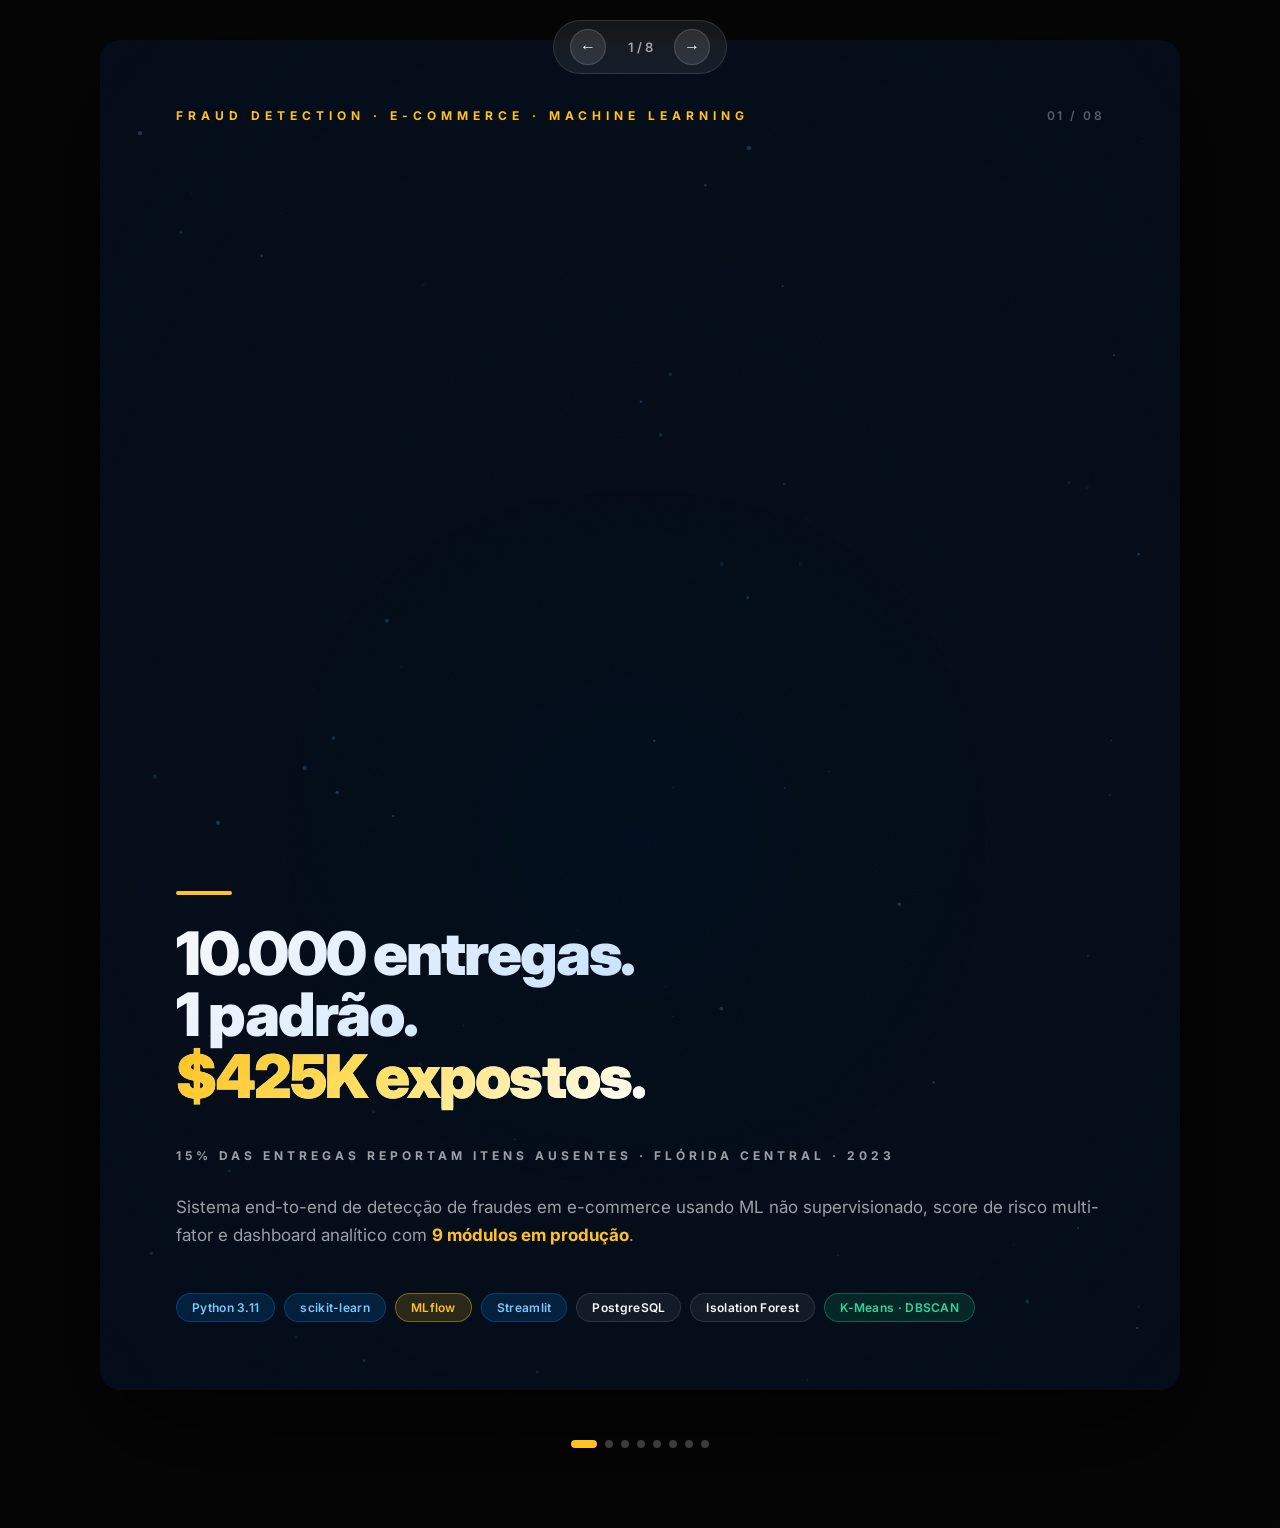
==== docs/linkedin-post/carousel.html @ ecd1ae84 "feat: add LinkedIn carousel and post for project showcase 8-slide HTML carousel (1080×1350px) built " ====
<!DOCTYPE html>
<html lang="pt-BR">
<head>
<meta charset="UTF-8">
<meta name="viewport" content="width=device-width, initial-scale=1.0">
<title>Walmart Fraud Detection · LinkedIn Carousel</title>
<link rel="preconnect" href="https://fonts.googleapis.com">
<link rel="preconnect" href="https://fonts.gstatic.com" crossorigin>
<link href="https://fonts.googleapis.com/css2?family=Inter:wght@400;500;600;700;800;900&display=swap" rel="stylesheet">
<style>

/* ============================================================
   DESIGN SYSTEM TOKENS
   Extracted from: src/dashboard/theme.py + dashboard/styles/main.css
   ============================================================ */
:root {
  /* Walmart Brand */
  --blue:        #0071CE;
  --blue-dark:   #003695;
  --blue-deeper: #004C91;
  --yellow:      #FFC220;
  --yellow-lt:   #FFE066;

  /* Semantic */
  --critical: #EF4444;
  --warning:  #F59E0B;
  --success:  #10B981;
  --info:     #3B82F6;

  /* Dark slide background */
  --bg:        #030C18;
  --bg-card:   rgba(255 255 255 / 0.06);
  --glass-b:   rgba(255 255 255 / 0.11);
  --glass-s:   rgba(255 255 255 / 0.04);

  /* Text */
  --t1: #F8FAFC;
  --t2: rgba(248 250 252 / 0.62);
  --t3: rgba(248 250 252 / 0.35);

  /* Slide canvas */
  --sw: 1080px;
  --sh: 1350px;

  /* Typography */
  --font: 'Inter', 'Segoe UI', Roboto, Helvetica, Arial, sans-serif;
}

*, *::before, *::after { box-sizing: border-box; margin: 0; padding: 0; }

html { scroll-behavior: smooth; }

body {
  background: #060606;
  font-family: var(--font);
  display: flex;
  flex-direction: column;
  align-items: center;
  padding: 40px 20px 80px;
  gap: 32px;
  color: var(--t1);
  -webkit-font-smoothing: antialiased;
}

/* ── CONTROLS ──────────────────────────────────────────────── */
.controls {
  position: fixed;
  top: 20px;
  left: 50%;
  transform: translateX(-50%);
  display: flex;
  align-items: center;
  gap: 12px;
  background: rgba(255 255 255 / 0.07);
  border: 1px solid rgba(255 255 255 / 0.12);
  border-radius: 40px;
  padding: 8px 16px;
  z-index: 200;
  backdrop-filter: blur(16px);
}

.controls button {
  width: 36px; height: 36px;
  border-radius: 50%;
  background: rgba(255 255 255 / 0.10);
  border: 1px solid rgba(255 255 255 / 0.15);
  color: #fff;
  font-size: 16px;
  cursor: pointer;
  display: flex; align-items: center; justify-content: center;
  transition: background .2s;
  line-height: 1;
}
.controls button:hover { background: rgba(0 113 206 / 0.35); }

#slideCount { font-size: 13px; font-weight: 600; color: var(--t2); min-width: 44px; text-align: center; }

/* ── CAROUSEL ──────────────────────────────────────────────── */
.wrap { width: var(--sw); overflow: hidden; border-radius: 20px; box-shadow: 0 40px 120px rgba(0 0 0 / 0.7); }

.track {
  display: flex;
  transition: transform .55s cubic-bezier(.4, 0, .2, 1);
}

/* ── SLIDE BASE ────────────────────────────────────────────── */
.slide {
  width: var(--sw);
  min-width: var(--sw);
  height: var(--sh);
  position: relative;
  overflow: hidden;
  background: var(--bg);
  flex-shrink: 0;
  cursor: grab;
}
.slide:active { cursor: grabbing; }

/* Noise texture */
.slide::before {
  content: '';
  position: absolute; inset: 0; z-index: 1; pointer-events: none;
  background-image: url("data:image/svg+xml,%3Csvg xmlns='http://www.w3.org/2000/svg' width='300' height='300'%3E%3Cfilter id='n'%3E%3CfeTurbulence type='fractalNoise' baseFrequency='.85' numOctaves='4' stitchTiles='stitch'/%3E%3C/filter%3E%3Crect width='100%25' height='100%25' filter='url(%23n)'/%3E%3C/svg%3E");
  opacity: .028;
}

/* Vignette */
.slide::after {
  content: '';
  position: absolute; inset: 0; z-index: 2; pointer-events: none;
  background: radial-gradient(ellipse at 50% 50%, transparent 35%, rgba(3 12 24 / .55) 100%);
}

/* ── GRADIENT MESH ─────────────────────────────────────────── */
.mesh { position: absolute; inset: 0; z-index: 0; }

.blob {
  position: absolute;
  border-radius: 50%;
  filter: blur(90px);
  mix-blend-mode: screen;
  opacity: 0;
  will-change: transform, opacity;
}

.slide.active .blob { animation: blobPulse 9s ease-in-out infinite; }

@keyframes blobPulse {
  0%,100% { opacity: .14; transform: translate(0,0) scale(1); }
  33%      { opacity: .19; transform: translate(28px,-18px) scale(1.04); }
  66%      { opacity: .10; transform: translate(-18px,14px) scale(.97); }
}

/* ── PARTICLE CANVAS ───────────────────────────────────────── */
canvas.ptcl {
  position: absolute; inset: 0; z-index: 3;
  pointer-events: none;
  opacity: 0;
  transition: opacity 1.2s ease;
}
.slide.active canvas.ptcl { opacity: .65; }

/* ── SLIDE CONTENT ─────────────────────────────────────────── */
.sc {
  position: relative; z-index: 10;
  height: 100%;
  display: flex; flex-direction: column;
  padding: 68px 76px;
}

/* ── ENTRY ANIMATIONS ──────────────────────────────────────── */
.an { opacity: 0; transform: translateY(22px); }
.slide.active .an { animation: fadeUp .65s cubic-bezier(.16,1,.3,1) both; }
.d1 { animation-delay: 80ms !important; }
.d2 { animation-delay: 165ms !important; }
.d3 { animation-delay: 250ms !important; }
.d4 { animation-delay: 335ms !important; }
.d5 { animation-delay: 420ms !important; }
.d6 { animation-delay: 505ms !important; }

@keyframes fadeUp {
  to { opacity: 1; transform: translateY(0); }
}

/* ── TYPOGRAPHY ────────────────────────────────────────────── */
.tag {
  font-size: 12px; font-weight: 700;
  letter-spacing: 5px; text-transform: uppercase;
  color: var(--yellow);
}

.snum { font-size: 12px; font-weight: 600; color: var(--t3); letter-spacing: 2.5px; }

.h1 {
  font-size: 60px; font-weight: 900;
  line-height: 1.03; letter-spacing: -.035em;
  background: linear-gradient(140deg, #F8FAFC 0%, #93C5FD 100%);
  -webkit-background-clip: text; -webkit-text-fill-color: transparent; background-clip: text;
}

.h1-gold {
  background: linear-gradient(135deg, var(--yellow) 0%, var(--yellow-lt) 45%, #fff 100%);
  -webkit-background-clip: text; -webkit-text-fill-color: transparent; background-clip: text;
}

.h2 {
  font-size: 46px; font-weight: 900;
  line-height: 1.07; letter-spacing: -.03em;
  background: linear-gradient(140deg, #F8FAFC 0%, #93C5FD 100%);
  -webkit-background-clip: text; -webkit-text-fill-color: transparent; background-clip: text;
}

.sub {
  font-size: 12px; font-weight: 700;
  letter-spacing: 4px; text-transform: uppercase;
  color: var(--t2); margin-top: 10px;
}

.body {
  font-size: 17px; font-weight: 400;
  line-height: 1.65; color: var(--t2);
}

.body strong { color: var(--yellow); font-weight: 700; }

/* ── ACCENT LINE ───────────────────────────────────────────── */
.acc-line {
  width: 56px; height: 4px;
  border-radius: 9999px;
  background: var(--yellow);
  margin-bottom: 28px;
  flex-shrink: 0;
}

/* ── BADGE PILLS ───────────────────────────────────────────── */
.pills { display: flex; flex-wrap: wrap; gap: 9px; }

.pill {
  font-size: 12px; font-weight: 600;
  padding: 6px 15px; border-radius: 9999px;
  border: 1px solid var(--glass-b);
  background: var(--bg-card);
  color: var(--t1); letter-spacing: .3px;
}
.pill.b { background: rgba(0 113 206 /.20); border-color: rgba(0 113 206/.4); color: #7EC8F8; }
.pill.y { background: rgba(255 194 32/.15); border-color: rgba(255 194 32/.4); color: var(--yellow); }
.pill.g { background: rgba(16 185 129/.15); border-color: rgba(16 185 129/.4); color: #34D399; }
.pill.r { background: rgba(239 68 68/.15);  border-color: rgba(239 68 68/.4);  color: #FCA5A5; }

/* ── GLASS CARD ────────────────────────────────────────────── */
.gc {
  background: var(--bg-card);
  border: 1px solid var(--glass-b);
  border-radius: 18px;
  padding: 26px 28px;
  backdrop-filter: blur(14px);
  -webkit-backdrop-filter: blur(14px);
}

/* ── KPI CARD ──────────────────────────────────────────────── */
.kpi {
  background: var(--bg-card);
  border: 1px solid var(--glass-b);
  border-radius: 18px;
  padding: 30px 26px 26px;
  backdrop-filter: blur(14px);
  -webkit-backdrop-filter: blur(14px);
  display: flex; flex-direction: column; gap: 9px;
}
.kpi.y-border { border-color: rgba(255 194 32/.35); }
.kpi.r-border { border-color: rgba(239 68 68/.35); }
.kpi.g-border { border-color: rgba(16 185 129/.35); }

.kpi-lbl {
  font-size: 12px; font-weight: 700;
  letter-spacing: 3.5px; text-transform: uppercase;
  color: var(--t3);
}

.kpi-val {
  font-size: 58px; font-weight: 900;
  line-height: 1; letter-spacing: -.04em;
  color: var(--t1);
}
.kpi-val .su { font-size: 30px; }

.kpi-desc { font-size: 13px; color: var(--t2); margin-top: 2px; }

/* ── BIG STAT ──────────────────────────────────────────────── */
.big-stat {
  font-size: 128px; font-weight: 900;
  line-height: 1; letter-spacing: -.06em;
  background: linear-gradient(135deg, var(--yellow) 0%, var(--yellow-lt) 100%);
  -webkit-background-clip: text; -webkit-text-fill-color: transparent; background-clip: text;
  filter: drop-shadow(0 0 32px rgba(255 194 32/.45));
}

/* ── PROGRESS BAR ──────────────────────────────────────────── */
.prog-item { display: flex; flex-direction: column; gap: 7px; }

.prog-hd {
  display: flex; justify-content: space-between; align-items: center;
}
.prog-lbl { font-size: 14.5px; font-weight: 600; color: var(--t1); }
.prog-val { font-size: 14.5px; font-weight: 800; color: var(--yellow); }

.prog-track {
  height: 9px;
  background: rgba(255 255 255/.08);
  border-radius: 9999px;
  overflow: hidden;
}
.prog-fill {
  height: 100%; border-radius: 9999px;
  background: linear-gradient(90deg, var(--blue), var(--yellow));
  width: 0%;
  transition: width .85s cubic-bezier(.4,0,.2,1);
}

/* ── PIPELINE ──────────────────────────────────────────────── */
.pipeline { display: flex; align-items: flex-start; gap: 0; }

.pip-step { display: flex; flex-direction: column; align-items: center; gap: 10px; flex: 1; }

.pip-icon {
  width: 66px; height: 66px; border-radius: 18px;
  background: rgba(255 255 255/.08);
  border: 1px solid var(--glass-b);
  display: flex; align-items: center; justify-content: center;
  font-size: 28px;
}

.pip-lbl {
  font-size: 12px; font-weight: 700;
  letter-spacing: .5px; text-align: center;
  color: var(--t2); text-transform: uppercase; line-height: 1.4;
}
.pip-tech { font-size: 12px; color: var(--t3); text-align: center; line-height: 1.4; }

.pip-arrow {
  color: rgba(255 255 255/.18); font-size: 22px;
  align-self: flex-start; margin-top: 21px;
  flex-shrink: 0; padding: 0 4px;
}

/* ── DECISION CARD ─────────────────────────────────────────── */
.dc {
  background: var(--bg-card);
  border: 1px solid var(--glass-b);
  border-left: 4px solid var(--yellow);
  border-radius: 16px;
  padding: 20px 24px;
  display: flex; flex-direction: column; gap: 7px;
}
.dc-t { font-size: 14px; font-weight: 700; color: var(--t1); }
.dc-b { font-size: 13px; color: var(--t2); line-height: 1.55; }

/* ── DASHBOARD MOCKUP ──────────────────────────────────────── */
.dash {
  background: rgba(0 55 120/.28);
  border: 1px solid rgba(0 113 206/.32);
  border-radius: 18px;
  padding: 0;
  overflow: hidden;
}
.dash-bar-top {
  background: var(--blue-dark);
  padding: 14px 22px;
  display: flex; gap: 10px; align-items: center;
}
.dot { width: 10px; height: 10px; border-radius: 50%; background: rgba(255 255 255/.28); }
.dash-url { font-size: 12px; color: rgba(255 255 255/.65); font-weight: 600; margin-left: 6px; }

.dash-body { padding: 18px 20px; }

.dash-kpis { display: grid; grid-template-columns: repeat(3, 1fr); gap: 10px; margin-bottom: 12px; }
.dk {
  background: rgba(0 76 145/.35);
  border: 1px solid rgba(0 113 206/.22);
  border-radius: 10px; padding: 13px;
}
.dk-v { font-size: 24px; font-weight: 900; color: #7EC8F8; }
.dk-l { font-size: 12px; color: rgba(255 255 255/.45); text-transform: uppercase; letter-spacing: 1.2px; margin-top: 3px; }

.dash-chart {
  background: rgba(0 76 145/.22);
  border: 1px solid rgba(0 113 206/.18);
  border-radius: 10px;
  height: 86px;
  display: flex; align-items: flex-end;
  padding: 10px 14px; gap: 7px;
}
.db { flex: 1; border-radius: 4px 4px 0 0; }

/* ── DIVIDER ───────────────────────────────────────────────── */
.div { height: 1px; background: var(--glass-b); }

/* ── CTA ───────────────────────────────────────────────────── */
.cta-q { font-size: 23px; font-weight: 700; color: var(--t1); line-height: 1.45; }

/* ── SLIDE DOTS ────────────────────────────────────────────── */
.dots {
  display: flex;
  gap: 8px;
  align-items: center;
  justify-content: center;
  margin-top: 18px;
}
.dot-btn {
  width: 8px; height: 8px;
  border-radius: 50%;
  background: rgba(255 255 255 / .22);
  border: none; cursor: pointer;
  transition: all .35s cubic-bezier(.4,0,.2,1);
  padding: 0;
  flex-shrink: 0;
}
.dot-btn.on {
  width: 26px;
  border-radius: 4px;
  background: var(--yellow);
}

/* ── PRINT / PDF EXPORT ────────────────────────────────────── */
@media print {
  body { background: #000; padding: 0; gap: 0; }
  .controls, .dots { display: none; }
  .wrap { width: var(--sw); overflow: visible; border-radius: 0; box-shadow: none; }
  .track { flex-direction: column; transform: none !important; }
  .slide { page-break-after: always; break-after: page; }
  .slide.active .blob { animation: none; opacity: .14; }
  .slide.active canvas.ptcl { opacity: .5; }
}

</style>
</head>
<body>

<!-- ── CONTROLS ─────────────────────────────────────────────── -->
<div class="controls">
  <button onclick="goTo(cur-1)" title="Anterior" aria-label="Slide anterior">&#8592;</button>
  <span id="slideCount">1 / 8</span>
  <button onclick="goTo(cur+1)" title="Próximo" aria-label="Próximo slide">&#8594;</button>
</div>

<!-- ── CAROUSEL ─────────────────────────────────────────────── -->
<div class="wrap">
<div class="track" id="track">

<!-- ═══════════════════════════════════════════════════════════
     SLIDE 1 · CAPA
═══════════════════════════════════════════════════════════ -->
<div class="slide" data-slide="1">
  <canvas class="ptcl" id="ptcl1" width="1080" height="1350"></canvas>
  <div class="mesh">
    <div class="blob" style="width:540px;height:540px;top:-120px;left:-120px;background:radial-gradient(circle,#0071CE 0%,transparent 70%);animation-delay:0s;"></div>
    <div class="blob" style="width:440px;height:440px;bottom:60px;right:-90px;background:radial-gradient(circle,#FFC220 0%,transparent 70%);animation-delay:2.5s;"></div>
    <div class="blob" style="width:380px;height:380px;top:45%;left:32%;background:radial-gradient(circle,#003695 0%,transparent 70%);animation-delay:5s;opacity:0.08;"></div>
  </div>

  <div class="sc">
    <!-- Top row -->
    <div style="display:flex;justify-content:space-between;align-items:center;margin-bottom:auto;" class="an">
      <span class="tag">Fraud Detection · E-Commerce · Machine Learning</span>
      <span class="snum">01 / 08</span>
    </div>

    <!-- Center block -->
    <div style="display:flex;flex-direction:column;gap:30px;margin-bottom:44px;">
      <div class="an d1">
        <div class="acc-line"></div>
        <div class="h1">10.000 entregas.<br>1 padrão.<br><span class="h1-gold">$425K expostos.</span></div>
      </div>

      <div class="an d2">
        <div class="sub">15% das entregas reportam itens ausentes · Flórida Central · 2023</div>
      </div>

      <div class="an d3">
        <div class="body">
          Sistema end-to-end de detecção de fraudes em e-commerce usando ML não supervisionado,
          score de risco multi-fator e dashboard analítico com <strong>9 módulos em produção</strong>.
        </div>
      </div>
    </div>

    <!-- Badges -->
    <div class="an d4">
      <div class="pills">
        <span class="pill b">Python 3.11</span>
        <span class="pill b">scikit-learn</span>
        <span class="pill y">MLflow</span>
        <span class="pill b">Streamlit</span>
        <span class="pill">PostgreSQL</span>
        <span class="pill">Isolation Forest</span>
        <span class="pill g">K-Means · DBSCAN</span>
      </div>
    </div>
  </div>
</div>

<!-- ═══════════════════════════════════════════════════════════
     SLIDE 2 · PROBLEMA
═══════════════════════════════════════════════════════════ -->
<div class="slide" data-slide="2">
  <div class="mesh">
    <div class="blob" style="width:480px;height:480px;top:-150px;right:-60px;background:radial-gradient(circle,#0071CE 0%,transparent 70%);animation-delay:0s;"></div>
    <div class="blob" style="width:400px;height:400px;bottom:-110px;left:-80px;background:radial-gradient(circle,#FFC220 0%,transparent 70%);animation-delay:3.5s;"></div>
  </div>

  <div class="sc">
    <div style="display:flex;justify-content:space-between;align-items:center;margin-bottom:52px;" class="an">
      <span class="tag">O Problema</span>
      <span class="snum">02 / 08</span>
    </div>

    <div class="an d1" style="margin-bottom:32px;">
      <div class="h2">O problema<br>invisível no<br>e-commerce</div>
    </div>

    <div class="an d2" style="margin-bottom:36px;">
      <div class="gc">
        <div class="body">
          Em 2023, o Walmart registrou <strong>$6,5 bilhões</strong> em perdas com furtos.
          <strong>53%</strong> do crescimento veio de entregas onde clientes reportam itens ausentes —
          um vetor de fraude invisível sem análise de dados estruturada.
        </div>
      </div>
    </div>

    <!-- Big stat -->
    <div class="an d3" style="margin-bottom:36px;text-align:center;">
      <div class="big-stat" data-count="15" data-suffix="%">0%</div>
      <div style="font-size:14px;color:var(--t2);letter-spacing:2.5px;text-transform:uppercase;margin-top:10px;">
        dos pedidos com itens reportados ausentes
      </div>
    </div>

    <!-- Progress bar -->
    <div class="an d4" style="display:flex;flex-direction:column;gap:8px;">
      <div style="display:flex;justify-content:space-between;font-size:13px;color:var(--t2);">
        <span>Taxa de missing items · 1.502 pedidos afetados</span>
        <span style="color:var(--yellow);font-weight:700;">15,0%</span>
      </div>
      <div class="prog-track">
        <div class="prog-fill" data-width="15"></div>
      </div>
      <div style="font-size:12px;color:var(--t3);">Base: 10.000 pedidos · 1.247 motoristas · 1.239 clientes · 2023 completo</div>
    </div>
  </div>
</div>

<!-- ═══════════════════════════════════════════════════════════
     SLIDE 3 · STACK & PIPELINE
═══════════════════════════════════════════════════════════ -->
<div class="slide" data-slide="3">
  <div class="mesh">
    <div class="blob" style="width:420px;height:420px;top:-100px;left:22%;background:radial-gradient(circle,#003695 0%,transparent 70%);animation-delay:0s;"></div>
    <div class="blob" style="width:380px;height:380px;bottom:-80px;right:-50px;background:radial-gradient(circle,#0071CE 0%,transparent 70%);animation-delay:2s;"></div>
  </div>

  <div class="sc">
    <div style="display:flex;justify-content:space-between;align-items:center;margin-bottom:52px;" class="an">
      <span class="tag">Arquitetura do Sistema</span>
      <span class="snum">03 / 08</span>
    </div>

    <div class="an d1" style="margin-bottom:12px;">
      <div class="h2">Como o sistema<br>funciona</div>
    </div>

    <div class="an d2" style="margin-bottom:36px;">
      <div class="body">Pipeline end-to-end: da ingestão de dados brutos ao score de risco em tempo real.</div>
    </div>

    <!-- Pipeline visual -->
    <div class="pipeline an d3" style="margin-bottom:36px;">
      <div class="pip-step">
        <div class="pip-icon">📊</div>
        <div class="pip-lbl">Dados<br>Brutos</div>
        <div class="pip-tech">CSV · PostgreSQL<br>5 datasets</div>
      </div>
      <div class="pip-arrow">→</div>
      <div class="pip-step">
        <div class="pip-icon">⚙️</div>
        <div class="pip-lbl">ETL<br>Pipeline</div>
        <div class="pip-tech">Pandas · SQLAlchemy<br>Transformers</div>
      </div>
      <div class="pip-arrow">→</div>
      <div class="pip-step">
        <div class="pip-icon">🔬</div>
        <div class="pip-lbl">Feature<br>Engineering</div>
        <div class="pip-tech">4 módulos<br>Driver · Customer</div>
      </div>
      <div class="pip-arrow">→</div>
      <div class="pip-step">
        <div class="pip-icon">🤖</div>
        <div class="pip-lbl">ML<br>Models</div>
        <div class="pip-tech">scikit-learn<br>MLflow tracking</div>
      </div>
      <div class="pip-arrow">→</div>
      <div class="pip-step">
        <div class="pip-icon">⚡</div>
        <div class="pip-lbl">Risk<br>Score</div>
        <div class="pip-tech">0 – 100<br>5 fatores</div>
      </div>
      <div class="pip-arrow">→</div>
      <div class="pip-step">
        <div class="pip-icon">📈</div>
        <div class="pip-lbl">Dashboard<br>Live</div>
        <div class="pip-tech">Streamlit<br>9 módulos</div>
      </div>
    </div>

    <!-- Models row -->
    <div class="an d4" style="display:flex;flex-direction:column;gap:14px;">
      <div style="font-size:12px;font-weight:700;letter-spacing:3px;text-transform:uppercase;color:var(--t3);">
        Modelos em produção
      </div>
      <div style="display:flex;gap:12px;">
        <div class="gc" style="flex:1;padding:18px;">
          <div style="font-size:13.5px;font-weight:700;color:var(--t1);margin-bottom:5px;">Isolation Forest</div>
          <div style="font-size:12px;color:var(--t2);">Detecção de anomalias · contamination 10%</div>
        </div>
        <div class="gc" style="flex:1;padding:18px;">
          <div style="font-size:13.5px;font-weight:700;color:var(--t1);margin-bottom:5px;">K-Means · DBSCAN</div>
          <div style="font-size:12px;color:var(--t2);">Segmentação de perfis de risco</div>
        </div>
        <div class="gc" style="flex:1;padding:18px;">
          <div style="font-size:13.5px;font-weight:700;color:var(--t1);margin-bottom:5px;">Ensemble Detector</div>
          <div style="font-size:12px;color:var(--t2);">IF + LOF em estratégia combinada</div>
        </div>
      </div>
    </div>
  </div>
</div>

<!-- ═══════════════════════════════════════════════════════════
     SLIDE 4 · METODOLOGIA
═══════════════════════════════════════════════════════════ -->
<div class="slide" data-slide="4">
  <div class="mesh">
    <div class="blob" style="width:440px;height:440px;top:-80px;right:-60px;background:radial-gradient(circle,#FFC220 0%,transparent 70%);animation-delay:0s;"></div>
    <div class="blob" style="width:380px;height:380px;bottom:-120px;left:-60px;background:radial-gradient(circle,#0071CE 0%,transparent 70%);animation-delay:3.5s;"></div>
  </div>

  <div class="sc">
    <div style="display:flex;justify-content:space-between;align-items:center;margin-bottom:52px;" class="an">
      <span class="tag">Decisões de Engenharia</span>
      <span class="snum">04 / 08</span>
    </div>

    <div class="an d1" style="margin-bottom:16px;">
      <div class="h2">Por que ML<br>não supervisionado?</div>
    </div>

    <div class="an d2" style="margin-bottom:36px;">
      <div class="body">
        Sem rótulos históricos de fraude confirmada, a abordagem supervisionada não é viável.
        Estas foram as três decisões centrais de engenharia:
      </div>
    </div>

    <div style="display:flex;flex-direction:column;gap:18px;">
      <div class="dc an d3">
        <div class="dc-t">Isolation Forest para detecção de anomalias</div>
        <div class="dc-b">
          Escolhi IF porque isola instâncias raras com menos splits na árvore — eficiente quando fraude
          é minoria absoluta dos dados e sem labels disponíveis.
        </div>
      </div>
      <div class="dc an d4">
        <div class="dc-t">K-Means + DBSCAN para segmentação de perfis</div>
        <div class="dc-b">
          K-Means define clusters com número fixo de grupos de risco (5 clusters); DBSCAN encontra
          agrupamentos por densidade sem número pré-definido — abordagens complementares.
        </div>
      </div>
      <div class="dc an d5">
        <div class="dc-t">Risk Score Engine multi-fator (escala 0–100)</div>
        <div class="dc-b">
          Missing rate (25%) · anomaly score (25%) · padrão histórico (20%) ·
          cluster risk (15%) · frequência (15%). Pesos calibrados para operações de entrega e-commerce.
        </div>
      </div>
    </div>
  </div>
</div>

<!-- ═══════════════════════════════════════════════════════════
     SLIDE 5 · RESULTADOS — KPIs
═══════════════════════════════════════════════════════════ -->
<div class="slide" data-slide="5">
  <div class="mesh">
    <div class="blob" style="width:460px;height:460px;top:-100px;left:-90px;background:radial-gradient(circle,#0071CE 0%,transparent 70%);animation-delay:0s;"></div>
    <div class="blob" style="width:380px;height:380px;bottom:-70px;right:-60px;background:radial-gradient(circle,#003695 0%,transparent 70%);animation-delay:2s;"></div>
  </div>

  <div class="sc">
    <div style="display:flex;justify-content:space-between;align-items:center;margin-bottom:52px;" class="an">
      <span class="tag">Resultados</span>
      <span class="snum">05 / 08</span>
    </div>

    <div class="an d1" style="margin-bottom:40px;">
      <div class="h2">O sistema<br>em números</div>
    </div>

    <!-- 2×2 KPI grid -->
    <div style="display:grid;grid-template-columns:1fr 1fr;gap:16px;flex:1;" class="an d2">
      <div class="kpi">
        <div class="kpi-lbl">Pedidos Analisados</div>
        <div class="kpi-val"><span data-count="10000" data-suffix="">0</span></div>
        <div class="kpi-desc">Central Florida · jan–dez 2023</div>
      </div>
      <div class="kpi y-border">
        <div class="kpi-lbl">Taxa de Missing Items</div>
        <div class="kpi-val"><span data-count="15" data-suffix="%">0%</span></div>
        <div class="kpi-desc">1.502 pedidos com itens ausentes</div>
      </div>
      <div class="kpi r-border">
        <div class="kpi-lbl">Exposição Total (2023)</div>
        <div class="kpi-val" style="font-size:46px;letter-spacing:-.04em;">
          $<span data-count="425" data-suffix="K">0K</span>
        </div>
        <div class="kpi-desc">Valor dos pedidos afetados</div>
      </div>
      <div class="kpi g-border">
        <div class="kpi-lbl">Motorista de Maior Risco</div>
        <div class="kpi-val"><span data-count="6" data-suffix="x">0x</span></div>
        <div class="kpi-desc">Acima da taxa média do sistema</div>
      </div>
    </div>

    <div class="an d3" style="margin-top:22px;">
      <div style="font-size:12px;color:var(--t3);text-align:center;">
        Dados: 10.000 pedidos · 1.247 motoristas · 1.239 clientes · 314 produtos · 5 cidades
      </div>
    </div>
  </div>
</div>

<!-- ═══════════════════════════════════════════════════════════
     SLIDE 6 · DISTRIBUIÇÃO GEOGRÁFICA
═══════════════════════════════════════════════════════════ -->
<div class="slide" data-slide="6">
  <div class="mesh">
    <div class="blob" style="width:420px;height:420px;top:-100px;left:20%;background:radial-gradient(circle,#FFC220 0%,transparent 70%);animation-delay:0s;"></div>
    <div class="blob" style="width:360px;height:360px;bottom:-80px;right:-50px;background:radial-gradient(circle,#0071CE 0%,transparent 70%);animation-delay:3s;"></div>
  </div>

  <div class="sc">
    <div style="display:flex;justify-content:space-between;align-items:center;margin-bottom:52px;" class="an">
      <span class="tag">Análise Geográfica</span>
      <span class="snum">06 / 08</span>
    </div>

    <div class="an d1" style="margin-bottom:12px;">
      <div class="h2">Padrões<br>por região</div>
    </div>

    <div class="an d2" style="margin-bottom:28px;">
      <div class="body">Taxa de pedidos com itens ausentes por cidade · Flórida Central · 2023</div>
    </div>

    <!-- Progress bars — real data from CSV analysis -->
    <div style="display:flex;flex-direction:column;gap:18px;" class="an d3">

      <div class="prog-item">
        <div class="prog-hd">
          <span class="prog-lbl">🔴 Altamonte Springs</span>
          <span class="prog-val">16,2%</span>
        </div>
        <div class="prog-track">
          <!-- bar scaled to actual data range: min=13.9%, max=16.2%, floor=55, ceil=97 -->
        <div class="prog-fill" data-width="97" style="background:linear-gradient(90deg,#EF4444,#FCA5A5);"></div>
        </div>
      </div>

      <div class="prog-item">
        <div class="prog-hd">
          <span class="prog-lbl">🟠 Clermont</span>
          <span class="prog-val">15,8%</span>
        </div>
        <div class="prog-track">
          <div class="prog-fill" data-width="90" style="background:linear-gradient(90deg,#F59E0B,#FCD34D);"></div>
        </div>
      </div>

      <div class="prog-item">
        <div class="prog-hd">
          <span class="prog-lbl">🟠 Apopka</span>
          <span class="prog-val">15,3%</span>
        </div>
        <div class="prog-track">
          <div class="prog-fill" data-width="81"></div>
        </div>
      </div>

      <div class="prog-item">
        <div class="prog-hd">
          <span class="prog-lbl">🟡 Orlando</span>
          <span class="prog-val">15,1%</span>
        </div>
        <div class="prog-track">
          <div class="prog-fill" data-width="77"></div>
        </div>
      </div>

      <div class="prog-item">
        <div class="prog-hd">
          <span class="prog-lbl">🟡 Winter Park</span>
          <span class="prog-val">14,5%</span>
        </div>
        <div class="prog-track">
          <div class="prog-fill" data-width="66"></div>
        </div>
      </div>

      <div class="prog-item">
        <div class="prog-hd">
          <span class="prog-lbl">🟡 Kissimmee</span>
          <span class="prog-val">14,4%</span>
        </div>
        <div class="prog-track">
          <div class="prog-fill" data-width="64"></div>
        </div>
      </div>

      <div class="prog-item">
        <div class="prog-hd">
          <span class="prog-lbl">🟢 Sanford</span>
          <span class="prog-val">13,9%</span>
        </div>
        <div class="prog-track">
          <div class="prog-fill" data-width="55" style="background:linear-gradient(90deg,#10B981,#34D399);"></div>
        </div>
      </div>

    </div>

    <!-- Insight card -->
    <div class="an d4" style="margin-top:24px;">
      <div class="gc" style="padding:18px 22px;">
        <div style="font-size:13px;color:var(--t2);line-height:1.55;">
          <strong style="color:var(--yellow);">Insight:</strong>
          Altamonte Springs lidera com 16,2% de missing rate — 1,3 p.p. acima da média regional de 15%.
          A variação entre cidades sugere fatores operacionais locais além de comportamento individual.
        </div>
      </div>
    </div>
  </div>
</div>

<!-- ═══════════════════════════════════════════════════════════
     SLIDE 7 · DASHBOARD EM PRODUÇÃO
═══════════════════════════════════════════════════════════ -->
<div class="slide" data-slide="7">
  <div class="mesh">
    <div class="blob" style="width:420px;height:420px;top:-100px;right:10%;background:radial-gradient(circle,#0071CE 0%,transparent 70%);animation-delay:0s;"></div>
    <div class="blob" style="width:360px;height:360px;bottom:-80px;left:-40px;background:radial-gradient(circle,#003695 0%,transparent 70%);animation-delay:2s;"></div>
  </div>

  <div class="sc">
    <div style="display:flex;justify-content:space-between;align-items:center;margin-bottom:44px;" class="an">
      <span class="tag">Produto Final</span>
      <span class="snum">07 / 08</span>
    </div>

    <div class="an d1" style="margin-bottom:26px;">
      <div class="h2">O dashboard<br>em produção</div>
    </div>

    <!-- Dashboard mockup -->
    <div class="dash an d2" style="margin-bottom:26px;">
      <div class="dash-bar-top">
        <div class="dot"></div><div class="dot"></div><div class="dot"></div>
        <span class="dash-url">walmart-delivery-fraud-detection.streamlit.app</span>
      </div>
      <div class="dash-body">
        <div class="dash-kpis">
          <div class="dk"><div class="dk-v">10K</div><div class="dk-l">Orders</div></div>
          <div class="dk"><div class="dk-v">15%</div><div class="dk-l">Missing Rate</div></div>
          <div class="dk"><div class="dk-v">$425K</div><div class="dk-l">Exposure</div></div>
        </div>
        <div class="dash-chart">
          <div class="db" style="height:42%;background:linear-gradient(180deg,#0071CE,#003695);"></div>
          <div class="db" style="height:53%;background:linear-gradient(180deg,#0071CE,#003695);"></div>
          <div class="db" style="height:67%;background:linear-gradient(180deg,#EF4444,#7F1D1D);"></div>
          <div class="db" style="height:57%;background:linear-gradient(180deg,#0071CE,#003695);"></div>
          <div class="db" style="height:71%;background:linear-gradient(180deg,#F59E0B,#78350F);"></div>
          <div class="db" style="height:47%;background:linear-gradient(180deg,#0071CE,#003695);"></div>
          <div class="db" style="height:62%;background:linear-gradient(180deg,#0071CE,#003695);"></div>
          <div class="db" style="height:52%;background:linear-gradient(180deg,#0071CE,#003695);"></div>
          <div class="db" style="height:77%;background:linear-gradient(180deg,#F59E0B,#78350F);"></div>
          <div class="db" style="height:57%;background:linear-gradient(180deg,#0071CE,#003695);"></div>
          <div class="db" style="height:46%;background:linear-gradient(180deg,#0071CE,#003695);"></div>
          <div class="db" style="height:41%;background:linear-gradient(180deg,#0071CE,#003695);"></div>
        </div>
      </div>
    </div>

    <!-- 9 modules -->
    <div class="an d3" style="display:flex;flex-direction:column;gap:14px;">
      <div style="font-size:12px;font-weight:700;letter-spacing:3px;text-transform:uppercase;color:var(--t3);">
        9 módulos analíticos
      </div>
      <div style="display:grid;grid-template-columns:1fr 1fr;gap:10px;">
        <div style="display:flex;align-items:center;gap:10px;">
          <span style="color:var(--yellow);font-size:15px;font-weight:700;">→</span>
          <span style="font-size:13px;color:var(--t2);">Overview + Monitor (alertas em tempo real)</span>
        </div>
        <div style="display:flex;align-items:center;gap:10px;">
          <span style="color:var(--yellow);font-size:15px;font-weight:700;">→</span>
          <span style="font-size:13px;color:var(--t2);">Drivers + Customers (perfis de risco)</span>
        </div>
        <div style="display:flex;align-items:center;gap:10px;">
          <span style="color:var(--yellow);font-size:15px;font-weight:700;">→</span>
          <span style="font-size:13px;color:var(--t2);">Geographic + Product Analysis</span>
        </div>
        <div style="display:flex;align-items:center;gap:10px;">
          <span style="color:var(--yellow);font-size:15px;font-weight:700;">→</span>
          <span style="font-size:13px;color:var(--t2);">Patterns + Model Performance + Methodology</span>
        </div>
      </div>
    </div>

    <div class="an d4" style="margin-top:22px;">
      <div class="pills">
        <span class="pill g">Live Demo ↗</span>
        <span class="pill b">Streamlit Cloud</span>
        <span class="pill y">MLflow Tracking</span>
        <span class="pill">Drift Detection</span>
      </div>
    </div>
  </div>
</div>

<!-- ═══════════════════════════════════════════════════════════
     SLIDE 8 · CTA
═══════════════════════════════════════════════════════════ -->
<div class="slide" data-slide="8">
  <canvas class="ptcl" id="ptcl8" width="1080" height="1350"></canvas>
  <div class="mesh">
    <div class="blob" style="width:520px;height:520px;bottom:-90px;left:-90px;background:radial-gradient(circle,#0071CE 0%,transparent 70%);animation-delay:0s;"></div>
    <div class="blob" style="width:440px;height:440px;top:-110px;right:-70px;background:radial-gradient(circle,#FFC220 0%,transparent 70%);animation-delay:2.5s;"></div>
    <div class="blob" style="width:360px;height:360px;top:42%;left:26%;background:radial-gradient(circle,#003695 0%,transparent 70%);animation-delay:5s;opacity:.08;"></div>
  </div>

  <div class="sc">
    <div style="display:flex;justify-content:space-between;align-items:center;margin-bottom:auto;" class="an">
      <span class="tag">Conclusão</span>
      <span class="snum">08 / 08</span>
    </div>

    <div style="display:flex;flex-direction:column;gap:34px;margin-bottom:44px;">
      <div class="an d1">
        <div class="acc-line"></div>
        <div class="h1" style="font-size:50px;line-height:1.08;">
          Anomalias são<br>padrões que ainda<br>não têm nome.
        </div>
      </div>

      <div class="an d2">
        <div class="gc">
          <div class="cta-q">
            Em detecção de fraude logística, você priorizaria <strong style="color:var(--yellow);">Recall</strong>
            ou <strong style="color:var(--yellow);">Precision</strong> no modelo? Me conta nos comentários. 👇
          </div>
        </div>
      </div>

      <div class="an d3" style="display:flex;flex-direction:column;gap:18px;">
        <div>
          <div style="font-size:12px;font-weight:700;letter-spacing:3px;text-transform:uppercase;color:var(--t3);margin-bottom:9px;">Repositório</div>
          <div style="font-size:15px;color:var(--yellow);font-weight:700;letter-spacing:-.01em;">
            github.com/Anotther/walmart-delivery-fraud-detection
          </div>
        </div>
        <div class="div"></div>
        <div>
          <div style="font-size:22px;font-weight:800;color:var(--t1);">Leonardo</div>
          <div style="font-size:13px;color:var(--t2);margin-top:3px;">Data Science · Machine Learning · Python</div>
        </div>
      </div>
    </div>

    <!-- Hashtags -->
    <div class="an d4">
      <div class="pills">
        <span class="pill">#DataScience</span>
        <span class="pill">#MachineLearning</span>
        <span class="pill">#Python</span>
      </div>
    </div>
  </div>
</div>

</div><!-- /track -->
</div><!-- /wrap -->

<!-- ── DOTS ──────────────────────────────────────────────────── -->
<div class="dots" id="dots"></div>

<!-- ═══════════════════════════════════════════════════════════
     JAVASCRIPT
═══════════════════════════════════════════════════════════ -->
<script>
/* ── Carousel ──────────────────────────────────────────── */
let cur = 0;
const slides = document.querySelectorAll('.slide');
const track  = document.getElementById('track');
const count  = document.getElementById('slideCount');
const dotsEl = document.getElementById('dots');
const total  = slides.length;

/* Build dot buttons */
for (let i = 0; i < total; i++) {
  const b = document.createElement('button');
  b.className = 'dot-btn' + (i === 0 ? ' on' : '');
  b.setAttribute('aria-label', `Slide ${i + 1}`);
  b.addEventListener('click', () => goTo(i));
  dotsEl.appendChild(b);
}

function syncDots() {
  dotsEl.querySelectorAll('.dot-btn').forEach((b, i) => {
    b.classList.toggle('on', i === cur);
  });
}

function goTo(idx) {
  if (idx < 0 || idx >= total) return;
  slides[cur].classList.remove('active');
  cur = idx;
  track.style.transform = `translateX(-${cur * 1080}px)`;
  count.textContent = `${cur + 1} / ${total}`;
  syncDots();
  // Short delay so transform starts first
  requestAnimationFrame(() => {
    slides[cur].classList.add('active');
    animateBars(slides[cur]);
    animateCounters(slides[cur]);
  });
}

document.addEventListener('keydown', e => {
  if (e.key === 'ArrowRight' || e.key === ' ') { e.preventDefault(); goTo(cur + 1); }
  if (e.key === 'ArrowLeft')                   { e.preventDefault(); goTo(cur - 1); }
});

/* Touch / swipe */
let tx0 = 0;
document.querySelector('.wrap').addEventListener('touchstart', e => { tx0 = e.touches[0].clientX; }, { passive: true });
document.querySelector('.wrap').addEventListener('touchend',   e => {
  const dx = e.changedTouches[0].clientX - tx0;
  if (Math.abs(dx) > 50) goTo(dx < 0 ? cur + 1 : cur - 1);
});

/* ── Progress Bars ─────────────────────────────────────── */
function animateBars(slide) {
  slide.querySelectorAll('.prog-fill').forEach(bar => {
    const w = bar.dataset.width;
    if (w) setTimeout(() => { bar.style.width = w + '%'; }, 320);
  });
}

/* ── Counter Animation ─────────────────────────────────── */
function animateCounters(slide) {
  slide.querySelectorAll('[data-count]').forEach(el => {
    const target   = parseInt(el.dataset.count);
    const suffix   = el.dataset.suffix || '';
    const duration = 1300;
    const t0       = performance.now();

    const fmt = n => target >= 1000 ? n.toLocaleString('pt-BR') : String(n);

    function tick(now) {
      const p = Math.min((now - t0) / duration, 1);
      const e = 1 - Math.pow(1 - p, 3);            // ease-out-cubic
      el.textContent = fmt(Math.round(target * e)) + suffix;
      if (p < 1) requestAnimationFrame(tick);
    }
    requestAnimationFrame(tick);
  });
}

/* ── Particle Canvas ───────────────────────────────────── */
function initParticles(id) {
  const canvas = document.getElementById(id);
  if (!canvas) return;
  const ctx = canvas.getContext('2d');

  const pts = Array.from({ length: 70 }, () => ({
    x:  Math.random() * 1080,
    y:  Math.random() * 1350,
    r:  Math.random() * 1.8 + 0.4,
    vx: (Math.random() - .5) * .38,
    vy: (Math.random() - .5) * .38,
    a:  Math.random() * .35 + .08,
    hue: Math.random() > .6 ? 210 : 195,   // blue range
  }));

  function draw() {
    ctx.clearRect(0, 0, 1080, 1350);
    pts.forEach(p => {
      p.x += p.vx; p.y += p.vy;
      if (p.x < 0) p.x = 1080; if (p.x > 1080) p.x = 0;
      if (p.y < 0) p.y = 1350; if (p.y > 1350) p.y = 0;
      ctx.beginPath();
      ctx.arc(p.x, p.y, p.r, 0, Math.PI * 2);
      ctx.fillStyle = `hsla(${p.hue},90%,60%,${p.a})`;
      ctx.fill();
    });
    requestAnimationFrame(draw);
  }
  draw();
}

initParticles('ptcl1');
initParticles('ptcl8');

/* Init first slide */
goTo(0);
</script>
</body>
</html>
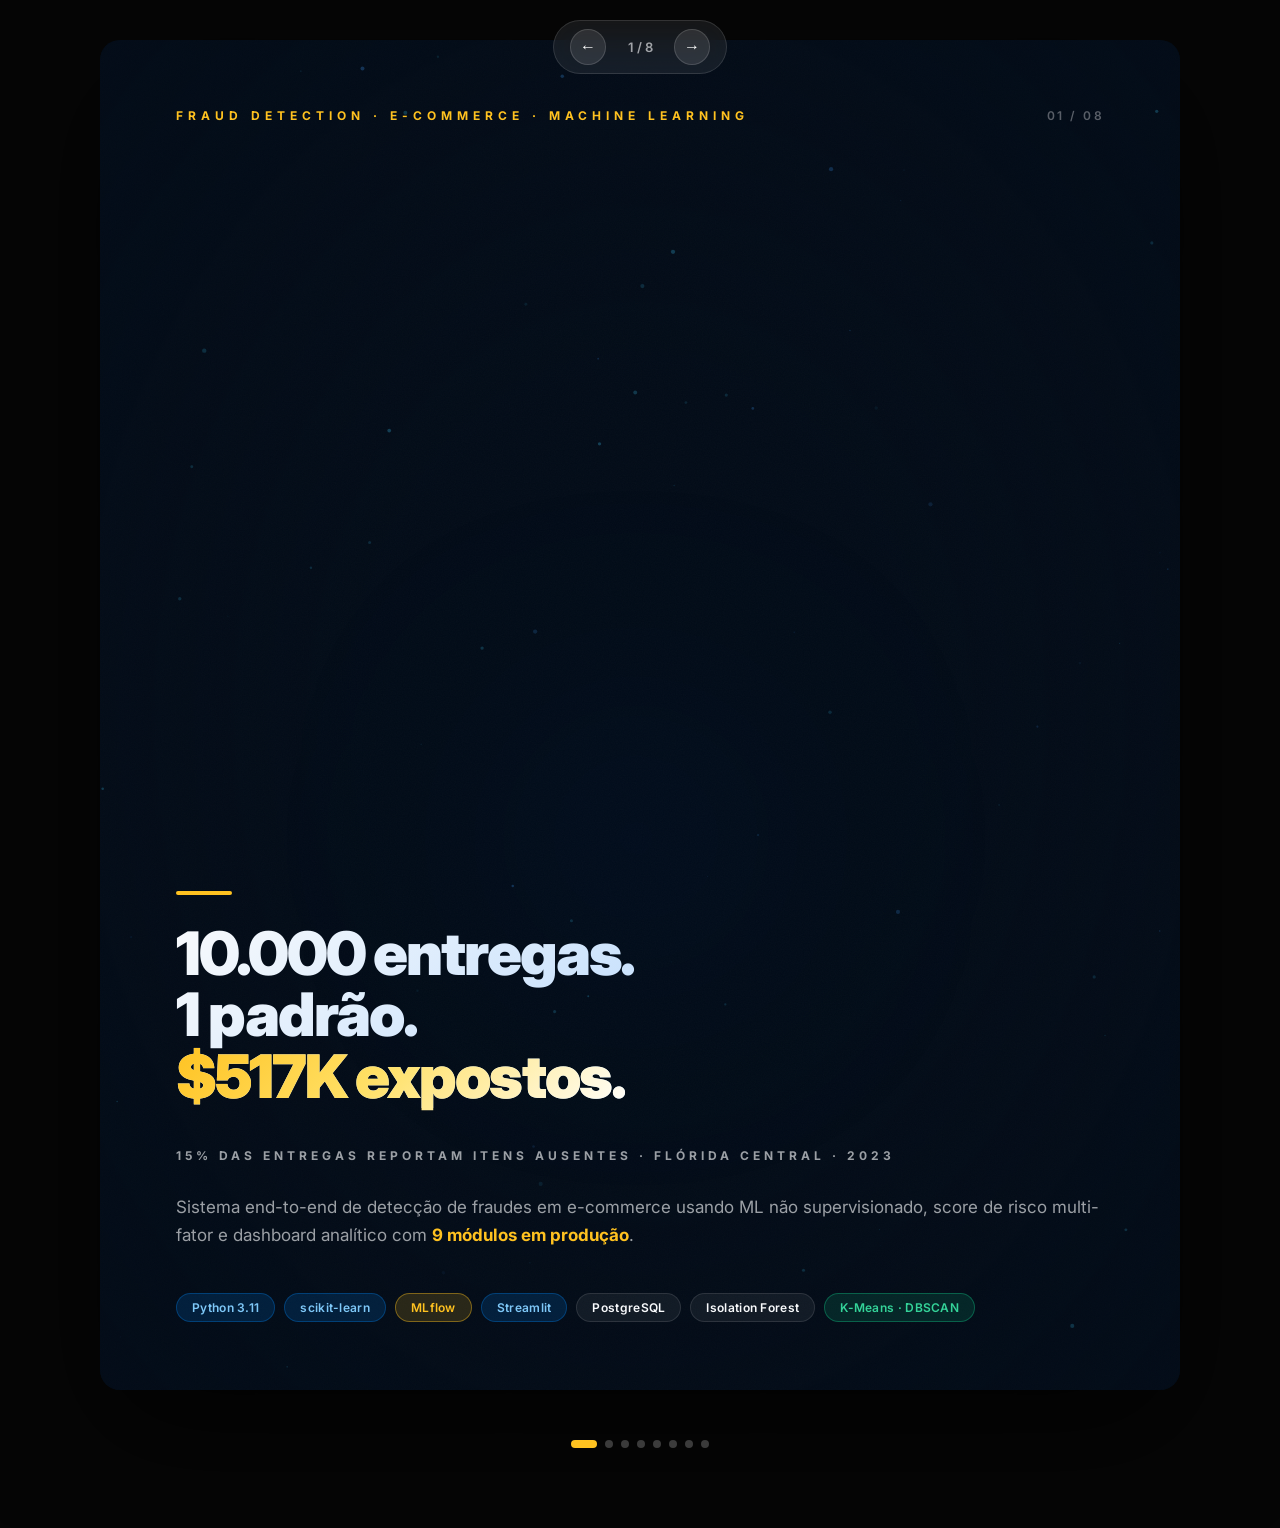
==== commit 3110164d: "fix: correct exposure metric and address carousel review feedback Data accuracy: - Exposure $425K ->" ====
--- a/docs/linkedin-post/carousel.html
+++ b/docs/linkedin-post/carousel.html
@@ -432,6 +432,14 @@
   .slide.active canvas.ptcl { opacity: .5; }
 }
 
+/* ── REDUCED MOTION ────────────────────────────────────────── */
+@media (prefers-reduced-motion: reduce) {
+  .slide.active .an   { animation-duration: .01ms !important; }
+  .slide.active .blob { animation: none !important; opacity: .14; }
+  .prog-fill          { transition: none !important; }
+  .track              { transition: none !important; }
+}
+
 </style>
 </head>
 <body>
@@ -469,7 +477,7 @@
     <div style="display:flex;flex-direction:column;gap:30px;margin-bottom:44px;">
       <div class="an d1">
         <div class="acc-line"></div>
-        <div class="h1">10.000 entregas.<br>1 padrão.<br><span class="h1-gold">$425K expostos.</span></div>
+        <div class="h1">10.000 entregas.<br>1 padrão.<br><span class="h1-gold">$517K expostos.</span></div>
       </div>
 
       <div class="an d2">
@@ -721,7 +729,7 @@
       <div class="kpi r-border">
         <div class="kpi-lbl">Exposição Total (2023)</div>
         <div class="kpi-val" style="font-size:46px;letter-spacing:-.04em;">
-          $<span data-count="425" data-suffix="K">0K</span>
+          $<span data-count="517" data-suffix="K">0K</span>
         </div>
         <div class="kpi-desc">Valor dos pedidos afetados</div>
       </div>
@@ -844,7 +852,7 @@
       <div class="gc" style="padding:18px 22px;">
         <div style="font-size:13px;color:var(--t2);line-height:1.55;">
           <strong style="color:var(--yellow);">Insight:</strong>
-          Altamonte Springs lidera com 16,2% de missing rate — 1,3 p.p. acima da média regional de 15%.
+          Altamonte Springs lidera com 16,2% de missing rate — 1,2 p.p. acima da média regional de 15%.
           A variação entre cidades sugere fatores operacionais locais além de comportamento individual.
         </div>
       </div>
@@ -881,7 +889,7 @@
         <div class="dash-kpis">
           <div class="dk"><div class="dk-v">10K</div><div class="dk-l">Orders</div></div>
           <div class="dk"><div class="dk-v">15%</div><div class="dk-l">Missing Rate</div></div>
-          <div class="dk"><div class="dk-v">$425K</div><div class="dk-l">Exposure</div></div>
+          <div class="dk"><div class="dk-v">$517K</div><div class="dk-l">Exposure</div></div>
         </div>
         <div class="dash-chart">
           <div class="db" style="height:42%;background:linear-gradient(180deg,#0071CE,#003695);"></div>
@@ -1045,8 +1053,8 @@
 }
 
 document.addEventListener('keydown', e => {
-  if (e.key === 'ArrowRight' || e.key === ' ') { e.preventDefault(); goTo(cur + 1); }
-  if (e.key === 'ArrowLeft')                   { e.preventDefault(); goTo(cur - 1); }
+  if (e.key === 'ArrowRight') { e.preventDefault(); goTo(cur + 1); }
+  if (e.key === 'ArrowLeft')  { e.preventDefault(); goTo(cur - 1); }
 });
 
 /* Touch / swipe */
@@ -1061,13 +1069,18 @@
 function animateBars(slide) {
   slide.querySelectorAll('.prog-fill').forEach(bar => {
     const w = bar.dataset.width;
-    if (w) setTimeout(() => { bar.style.width = w + '%'; }, 320);
+    if (w) {
+      bar.style.width = '0%';                              // reset so re-visits re-animate
+      setTimeout(() => { bar.style.width = w + '%'; }, 320);
+    }
   });
 }
 
 /* ── Counter Animation ─────────────────────────────────── */
 function animateCounters(slide) {
   slide.querySelectorAll('[data-count]').forEach(el => {
+    if (el.dataset.rafId) cancelAnimationFrame(parseInt(el.dataset.rafId)); // avoid overlapping loops
+
     const target   = parseInt(el.dataset.count);
     const suffix   = el.dataset.suffix || '';
     const duration = 1300;
@@ -1079,9 +1092,13 @@
       const p = Math.min((now - t0) / duration, 1);
       const e = 1 - Math.pow(1 - p, 3);            // ease-out-cubic
       el.textContent = fmt(Math.round(target * e)) + suffix;
-      if (p < 1) requestAnimationFrame(tick);
+      if (p < 1) {
+        el.dataset.rafId = requestAnimationFrame(tick);
+      } else {
+        delete el.dataset.rafId;
+      }
     }
-    requestAnimationFrame(tick);
+    el.dataset.rafId = requestAnimationFrame(tick);
   });
 }
 
@@ -1090,6 +1107,7 @@
   const canvas = document.getElementById(id);
   if (!canvas) return;
   const ctx = canvas.getContext('2d');
+  const slideEl = canvas.closest('.slide');
 
   const pts = Array.from({ length: 70 }, () => ({
     x:  Math.random() * 1080,
@@ -1102,16 +1120,19 @@
   }));
 
   function draw() {
-    ctx.clearRect(0, 0, 1080, 1350);
-    pts.forEach(p => {
-      p.x += p.vx; p.y += p.vy;
-      if (p.x < 0) p.x = 1080; if (p.x > 1080) p.x = 0;
-      if (p.y < 0) p.y = 1350; if (p.y > 1350) p.y = 0;
-      ctx.beginPath();
-      ctx.arc(p.x, p.y, p.r, 0, Math.PI * 2);
-      ctx.fillStyle = `hsla(${p.hue},90%,60%,${p.a})`;
-      ctx.fill();
-    });
+    // Only paint when the parent slide is visible — saves CPU/GPU on inactive slides
+    if (slideEl && slideEl.classList.contains('active')) {
+      ctx.clearRect(0, 0, 1080, 1350);
+      pts.forEach(p => {
+        p.x += p.vx; p.y += p.vy;
+        if (p.x < 0) p.x = 1080; if (p.x > 1080) p.x = 0;
+        if (p.y < 0) p.y = 1350; if (p.y > 1350) p.y = 0;
+        ctx.beginPath();
+        ctx.arc(p.x, p.y, p.r, 0, Math.PI * 2);
+        ctx.fillStyle = `hsla(${p.hue},90%,60%,${p.a})`;
+        ctx.fill();
+      });
+    }
     requestAnimationFrame(draw);
   }
   draw();
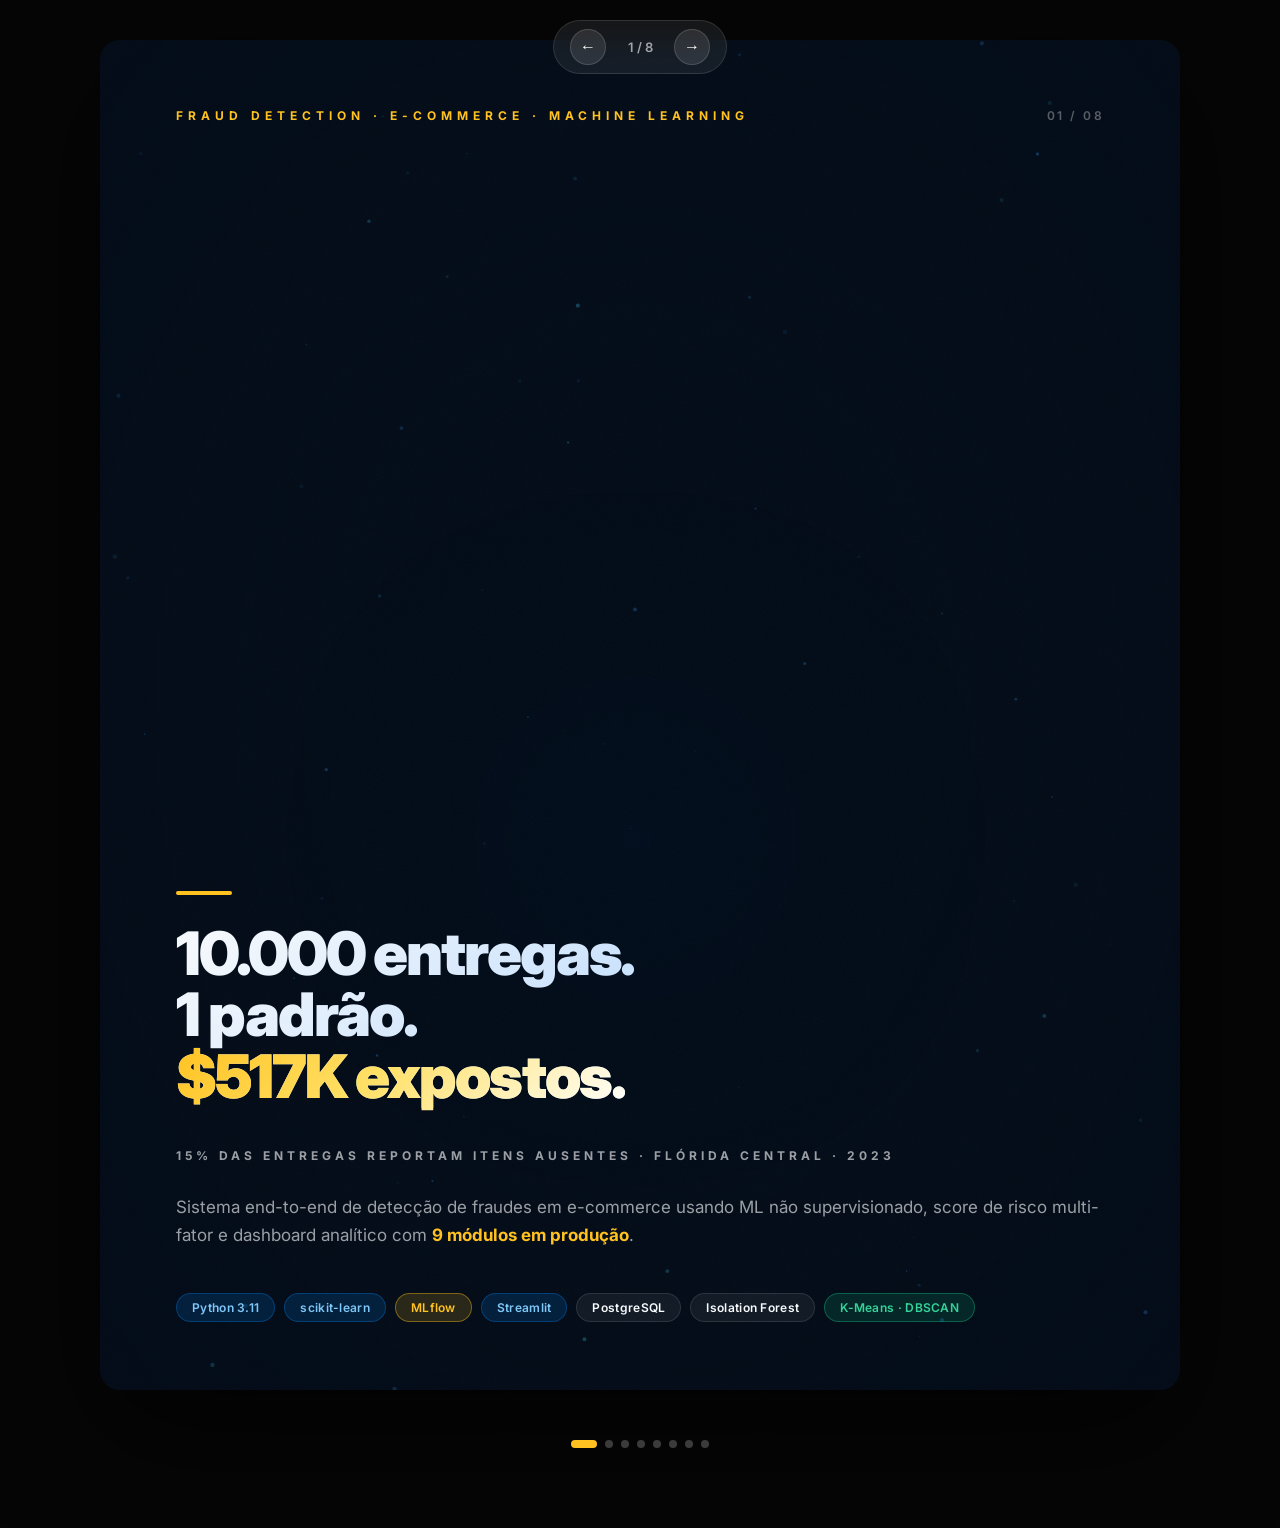
==== commit f332dde4: "fix: use precise 6.1x driver ratio with source values in description Replace animated counter (round" ====
--- a/docs/linkedin-post/carousel.html
+++ b/docs/linkedin-post/carousel.html
@@ -735,8 +735,8 @@
       </div>
       <div class="kpi g-border">
         <div class="kpi-lbl">Motorista de Maior Risco</div>
-        <div class="kpi-val"><span data-count="6" data-suffix="x">0x</span></div>
-        <div class="kpi-desc">Acima da taxa média do sistema</div>
+        <div class="kpi-val">6,1<span style="font-size:32px;font-weight:700;">x</span></div>
+        <div class="kpi-desc">Acima da taxa média (7,46% vs 1,22%)</div>
       </div>
     </div>
 
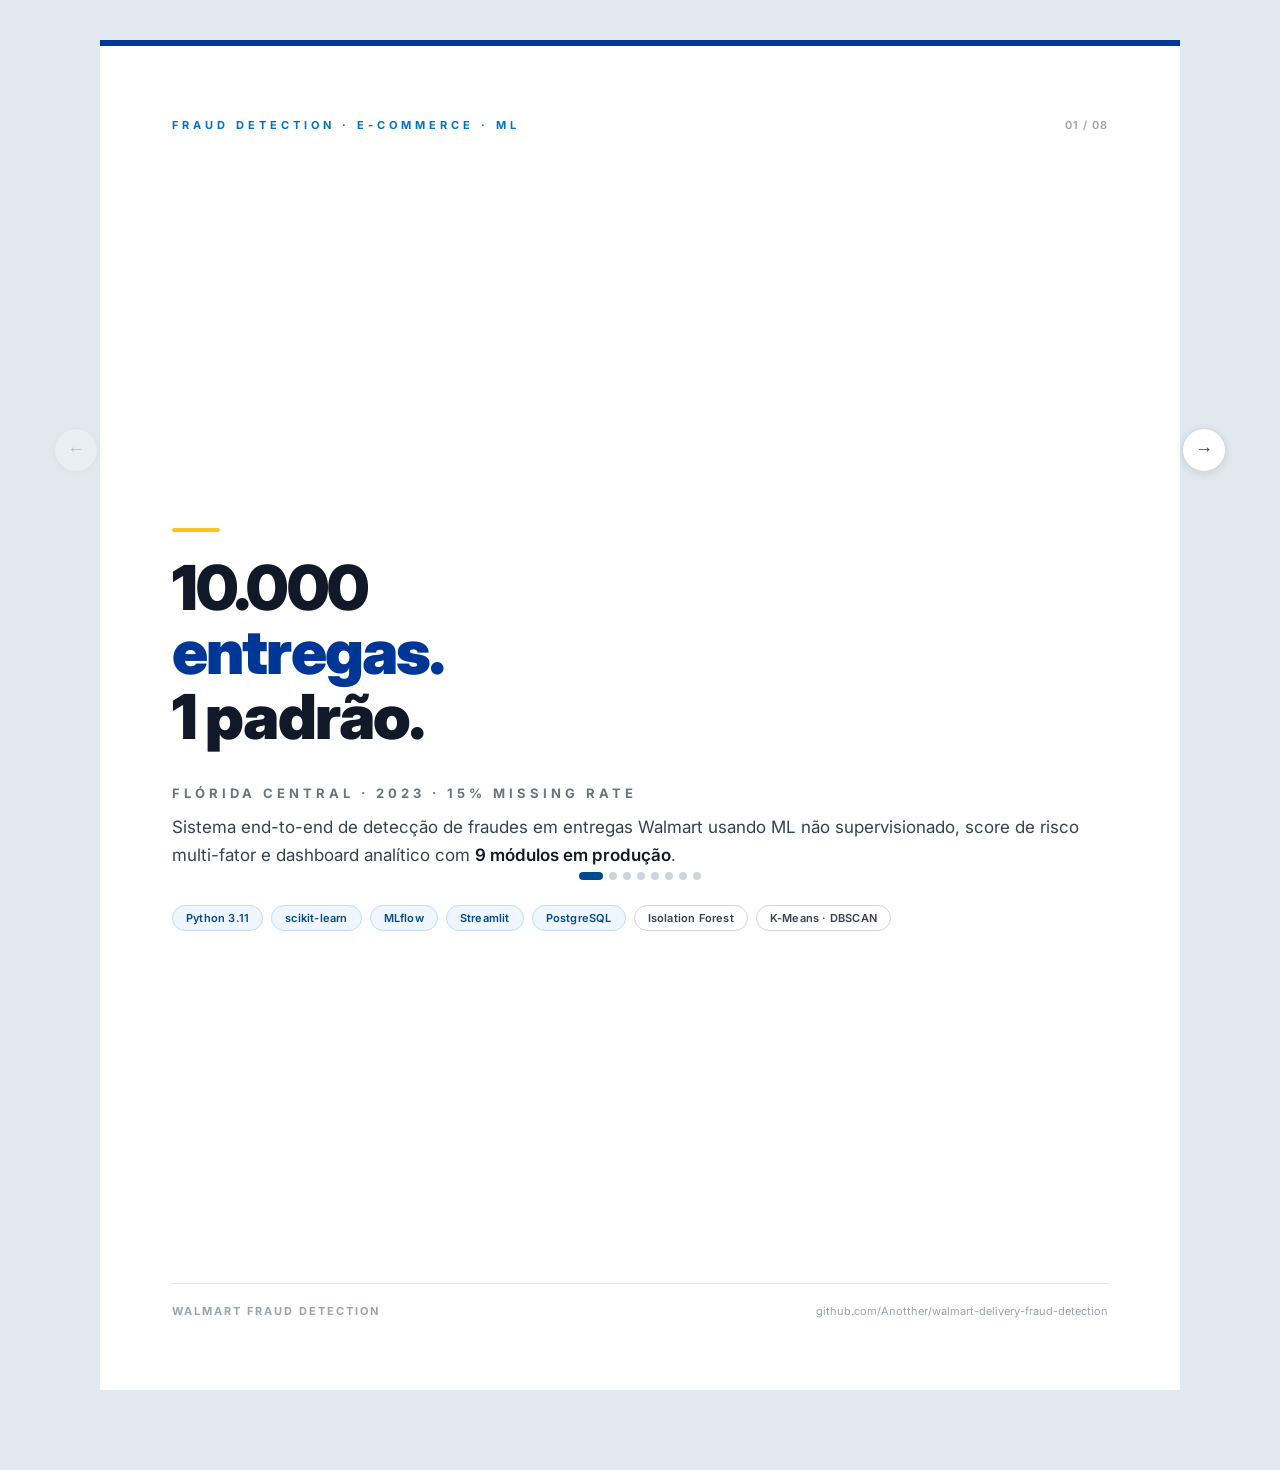
==== commit 10cf0245: "refactor(carousel): rewrite for static PDF — light theme, no animations Context: LinkedIn carousels " ====
--- a/docs/linkedin-post/carousel.html
+++ b/docs/linkedin-post/carousel.html
@@ -3,1146 +3,800 @@
 <head>
 <meta charset="UTF-8">
 <meta name="viewport" content="width=device-width, initial-scale=1.0">
-<title>Walmart Fraud Detection · LinkedIn Carousel</title>
+<title>Walmart Fraud Detection — LinkedIn Carousel</title>
 <link rel="preconnect" href="https://fonts.googleapis.com">
-<link rel="preconnect" href="https://fonts.gstatic.com" crossorigin>
 <link href="https://fonts.googleapis.com/css2?family=Inter:wght@400;500;600;700;800;900&display=swap" rel="stylesheet">
 <style>
 
-/* ============================================================
-   DESIGN SYSTEM TOKENS
-   Extracted from: src/dashboard/theme.py + dashboard/styles/main.css
-   ============================================================ */
+/* ── DESIGN SYSTEM TOKENS (src/dashboard/theme.py + main.css) ── */
 :root {
-  /* Walmart Brand */
-  --blue:        #0071CE;
-  --blue-dark:   #003695;
-  --blue-deeper: #004C91;
-  --yellow:      #FFC220;
-  --yellow-lt:   #FFE066;
-
-  /* Semantic */
-  --critical: #EF4444;
-  --warning:  #F59E0B;
-  --success:  #10B981;
-  --info:     #3B82F6;
-
-  /* Dark slide background */
-  --bg:        #030C18;
-  --bg-card:   rgba(255 255 255 / 0.06);
-  --glass-b:   rgba(255 255 255 / 0.11);
-  --glass-s:   rgba(255 255 255 / 0.04);
-
-  /* Text */
-  --t1: #F8FAFC;
-  --t2: rgba(248 250 252 / 0.62);
-  --t3: rgba(248 250 252 / 0.35);
-
-  /* Slide canvas */
   --sw: 1080px;
   --sh: 1350px;
+  --pad: 72px;
+
+  /* Walmart brand */
+  --blue:      #004C91;
+  --blue-dark: #003695;
+  --blue-lt:   #0071CE;
+  --yellow:    #FFC220;
+
+  /* Light palette — matches dashboard light theme */
+  --bg:        #FFFFFF;
+  --bg-alt:    #F8FAFC;
+  --bg-blue:   #EFF6FF;
+  --border:    #E5E7EB;
+  --border-md: #D1D5DB;
 
   /* Typography */
+  --t1: #111827;
+  --t2: #374151;
+  --t3: #6B7280;
+  --t4: #9CA3AF;
+
   --font: 'Inter', 'Segoe UI', Roboto, Helvetica, Arial, sans-serif;
 }
 
 *, *::before, *::after { box-sizing: border-box; margin: 0; padding: 0; }
 
-html { scroll-behavior: smooth; }
-
 body {
-  background: #060606;
   font-family: var(--font);
+  background: #E2E8F0;
   display: flex;
   flex-direction: column;
   align-items: center;
-  padding: 40px 20px 80px;
-  gap: 32px;
+  padding: 40px 16px 80px;
+  gap: 0;
   color: var(--t1);
-  -webkit-font-smoothing: antialiased;
-}
-
-/* ── CONTROLS ──────────────────────────────────────────────── */
-.controls {
+}
+
+/* ── NAVIGATION ───────────────────────────────────────────── */
+.nav-btn {
   position: fixed;
-  top: 20px;
+  top: 50%;
+  transform: translateY(-50%);
+  width: 44px; height: 44px;
+  border-radius: 50%;
+  border: 1px solid var(--border-md);
+  background: white;
+  cursor: pointer;
+  font-size: 18px;
+  display: flex;
+  align-items: center;
+  justify-content: center;
+  box-shadow: 0 2px 8px rgba(0,0,0,0.10);
+  color: var(--t2);
+  z-index: 100;
+}
+#btnPrev { left: max(12px, calc(50% - 586px)); }
+#btnNext { right: max(12px, calc(50% - 586px)); }
+.nav-btn:hover   { background: var(--bg-alt); border-color: var(--blue-lt); }
+.nav-btn:disabled { opacity: 0.25; cursor: default; pointer-events: none; }
+
+.dots {
+  position: fixed;
+  bottom: 20px;
   left: 50%;
   transform: translateX(-50%);
   display: flex;
-  align-items: center;
-  gap: 12px;
-  background: rgba(255 255 255 / 0.07);
-  border: 1px solid rgba(255 255 255 / 0.12);
-  border-radius: 40px;
-  padding: 8px 16px;
-  z-index: 200;
-  backdrop-filter: blur(16px);
-}
-
-.controls button {
-  width: 36px; height: 36px;
-  border-radius: 50%;
-  background: rgba(255 255 255 / 0.10);
-  border: 1px solid rgba(255 255 255 / 0.15);
-  color: #fff;
-  font-size: 16px;
+  gap: 6px;
+  z-index: 100;
+}
+.dot {
+  width: 8px; height: 8px;
+  border-radius: 9999px;
+  background: var(--border-md);
+  border: none;
   cursor: pointer;
-  display: flex; align-items: center; justify-content: center;
-  transition: background .2s;
-  line-height: 1;
-}
-.controls button:hover { background: rgba(0 113 206 / 0.35); }
-
-#slideCount { font-size: 13px; font-weight: 600; color: var(--t2); min-width: 44px; text-align: center; }
-
-/* ── CAROUSEL ──────────────────────────────────────────────── */
-.wrap { width: var(--sw); overflow: hidden; border-radius: 20px; box-shadow: 0 40px 120px rgba(0 0 0 / 0.7); }
-
-.track {
-  display: flex;
-  transition: transform .55s cubic-bezier(.4, 0, .2, 1);
-}
-
-/* ── SLIDE BASE ────────────────────────────────────────────── */
+  transition: width .2s, background .2s;
+}
+.dot.on { width: 24px; background: var(--blue); border-radius: 4px; }
+
+/* ── CAROUSEL ─────────────────────────────────────────────── */
+.wrap  { width: var(--sw); overflow: hidden; }
+.track { display: flex; transition: transform .35s ease; }
+
+/* ── SLIDE BASE ───────────────────────────────────────────── */
 .slide {
   width: var(--sw);
   min-width: var(--sw);
   height: var(--sh);
+  background: var(--bg);
+  display: flex;
+  flex-direction: column;
+  padding: var(--pad);
   position: relative;
+  flex-shrink: 0;
   overflow: hidden;
-  background: var(--bg);
-  flex-shrink: 0;
-  cursor: grab;
-}
-.slide:active { cursor: grabbing; }
-
-/* Noise texture */
+}
+
+/* Brand accent bar — top of every slide */
 .slide::before {
   content: '';
-  position: absolute; inset: 0; z-index: 1; pointer-events: none;
-  background-image: url("data:image/svg+xml,%3Csvg xmlns='http://www.w3.org/2000/svg' width='300' height='300'%3E%3Cfilter id='n'%3E%3CfeTurbulence type='fractalNoise' baseFrequency='.85' numOctaves='4' stitchTiles='stitch'/%3E%3C/filter%3E%3Crect width='100%25' height='100%25' filter='url(%23n)'/%3E%3C/svg%3E");
-  opacity: .028;
-}
-
-/* Vignette */
-.slide::after {
-  content: '';
-  position: absolute; inset: 0; z-index: 2; pointer-events: none;
-  background: radial-gradient(ellipse at 50% 50%, transparent 35%, rgba(3 12 24 / .55) 100%);
-}
-
-/* ── GRADIENT MESH ─────────────────────────────────────────── */
-.mesh { position: absolute; inset: 0; z-index: 0; }
-
-.blob {
   position: absolute;
+  top: 0; left: 0; right: 0;
+  height: 6px;
+  background: var(--blue-dark);
+}
+
+/* ── SLIDE HEADER ─────────────────────────────────────────── */
+.s-head {
+  display: flex;
+  justify-content: space-between;
+  align-items: center;
+  margin-bottom: 44px;
+  padding-top: 6px;   /* clears the ::before bar */
+}
+.s-label {
+  font-size: 11px;
+  font-weight: 700;
+  letter-spacing: 4px;
+  text-transform: uppercase;
+  color: var(--blue-lt);
+}
+.s-num {
+  font-size: 11px;
+  font-weight: 600;
+  color: var(--t4);
+  letter-spacing: 1px;
+}
+
+/* ── SLIDE FOOTER ─────────────────────────────────────────── */
+.s-foot {
+  margin-top: auto;
+  padding-top: 20px;
+  border-top: 1px solid var(--border);
+  display: flex;
+  justify-content: space-between;
+  align-items: center;
+  flex-shrink: 0;
+}
+.s-foot-brand { font-size: 11px; font-weight: 700; letter-spacing: 2px; text-transform: uppercase; color: var(--t4); }
+.s-foot-url   { font-size: 11px; color: var(--t4); }
+
+/* ── TYPOGRAPHY ───────────────────────────────────────────── */
+.h1 {
+  font-size: 62px;
+  font-weight: 900;
+  line-height: 1.04;
+  letter-spacing: -0.03em;
+  color: var(--t1);
+}
+.h2 {
+  font-size: 46px;
+  font-weight: 900;
+  line-height: 1.08;
+  letter-spacing: -0.025em;
+  color: var(--blue-dark);
+}
+.body {
+  font-size: 17px;
+  font-weight: 400;
+  line-height: 1.65;
+  color: var(--t2);
+}
+.body strong { color: var(--t1); font-weight: 600; }
+.caption { font-size: 12px; color: var(--t4); line-height: 1.5; }
+.label   { font-size: 10px; font-weight: 700; letter-spacing: 3px; text-transform: uppercase; color: var(--t4); }
+
+/* ── ACCENT LINE ──────────────────────────────────────────── */
+.accent { width: 48px; height: 4px; background: var(--yellow); border-radius: 2px; margin-bottom: 24px; }
+
+/* ── CARDS ────────────────────────────────────────────────── */
+.card {
+  background: var(--bg-alt);
+  border: 1px solid var(--border);
+  border-radius: 12px;
+  padding: 24px;
+}
+.card-y {
+  background: var(--bg);
+  border: 1px solid var(--border);
+  border-left: 4px solid var(--yellow);
+  border-radius: 0 12px 12px 0;
+  padding: 20px 24px;
+}
+.card-b {
+  background: var(--bg-blue);
+  border: 1px solid #BFDBFE;
+  border-radius: 12px;
+  padding: 20px 24px;
+}
+
+/* ── BADGES ───────────────────────────────────────────────── */
+.badge-row { display: flex; flex-wrap: wrap; gap: 8px; }
+.badge {
+  display: inline-block;
+  font-size: 11px;
+  font-weight: 600;
+  padding: 5px 13px;
+  border-radius: 9999px;
+  border: 1px solid var(--border-md);
+  color: var(--t2);
+  background: var(--bg);
+  letter-spacing: 0.2px;
+}
+.badge.b { border-color: #BFDBFE; color: var(--blue); background: var(--bg-blue); }
+
+/* ── KPI CARDS ────────────────────────────────────────────── */
+.kpi {
+  background: var(--bg-alt);
+  border: 1px solid var(--border);
+  border-radius: 12px;
+  padding: 28px 24px;
+  display: flex;
+  flex-direction: column;
+  gap: 6px;
+}
+.kpi-lbl { font-size: 10px; font-weight: 700; letter-spacing: 3px; text-transform: uppercase; color: var(--t4); }
+.kpi-val { font-size: 52px; font-weight: 900; letter-spacing: -0.04em; line-height: 1; color: var(--blue-dark); }
+.kpi-desc { font-size: 12px; color: var(--t3); line-height: 1.4; }
+
+/* ── PROGRESS BARS ────────────────────────────────────────── */
+.prog-item  { display: flex; align-items: center; gap: 14px; }
+.prog-name  { font-size: 14px; font-weight: 600; color: var(--t1); width: 180px; flex-shrink: 0; }
+.prog-track { flex: 1; height: 10px; background: var(--border); border-radius: 9999px; overflow: hidden; }
+.prog-fill  { height: 100%; border-radius: 9999px; background: var(--blue-lt); }
+.prog-fill.hi { background: var(--blue-dark); }
+.prog-fill.lo { background: #93C5FD; }
+.prog-pct   { font-size: 13px; font-weight: 700; color: var(--blue-dark); width: 44px; text-align: right; flex-shrink: 0; }
+
+/* ── PIPELINE STEPS ───────────────────────────────────────── */
+.step       { display: flex; align-items: flex-start; gap: 18px; }
+.step-num   {
+  width: 38px; height: 38px;
   border-radius: 50%;
-  filter: blur(90px);
-  mix-blend-mode: screen;
-  opacity: 0;
-  will-change: transform, opacity;
-}
-
-.slide.active .blob { animation: blobPulse 9s ease-in-out infinite; }
-
-@keyframes blobPulse {
-  0%,100% { opacity: .14; transform: translate(0,0) scale(1); }
-  33%      { opacity: .19; transform: translate(28px,-18px) scale(1.04); }
-  66%      { opacity: .10; transform: translate(-18px,14px) scale(.97); }
-}
-
-/* ── PARTICLE CANVAS ───────────────────────────────────────── */
-canvas.ptcl {
-  position: absolute; inset: 0; z-index: 3;
-  pointer-events: none;
-  opacity: 0;
-  transition: opacity 1.2s ease;
-}
-.slide.active canvas.ptcl { opacity: .65; }
-
-/* ── SLIDE CONTENT ─────────────────────────────────────────── */
-.sc {
-  position: relative; z-index: 10;
-  height: 100%;
-  display: flex; flex-direction: column;
-  padding: 68px 76px;
-}
-
-/* ── ENTRY ANIMATIONS ──────────────────────────────────────── */
-.an { opacity: 0; transform: translateY(22px); }
-.slide.active .an { animation: fadeUp .65s cubic-bezier(.16,1,.3,1) both; }
-.d1 { animation-delay: 80ms !important; }
-.d2 { animation-delay: 165ms !important; }
-.d3 { animation-delay: 250ms !important; }
-.d4 { animation-delay: 335ms !important; }
-.d5 { animation-delay: 420ms !important; }
-.d6 { animation-delay: 505ms !important; }
-
-@keyframes fadeUp {
-  to { opacity: 1; transform: translateY(0); }
-}
-
-/* ── TYPOGRAPHY ────────────────────────────────────────────── */
-.tag {
-  font-size: 12px; font-weight: 700;
-  letter-spacing: 5px; text-transform: uppercase;
-  color: var(--yellow);
-}
-
-.snum { font-size: 12px; font-weight: 600; color: var(--t3); letter-spacing: 2.5px; }
-
-.h1 {
-  font-size: 60px; font-weight: 900;
-  line-height: 1.03; letter-spacing: -.035em;
-  background: linear-gradient(140deg, #F8FAFC 0%, #93C5FD 100%);
-  -webkit-background-clip: text; -webkit-text-fill-color: transparent; background-clip: text;
-}
-
-.h1-gold {
-  background: linear-gradient(135deg, var(--yellow) 0%, var(--yellow-lt) 45%, #fff 100%);
-  -webkit-background-clip: text; -webkit-text-fill-color: transparent; background-clip: text;
-}
-
-.h2 {
-  font-size: 46px; font-weight: 900;
-  line-height: 1.07; letter-spacing: -.03em;
-  background: linear-gradient(140deg, #F8FAFC 0%, #93C5FD 100%);
-  -webkit-background-clip: text; -webkit-text-fill-color: transparent; background-clip: text;
-}
-
-.sub {
-  font-size: 12px; font-weight: 700;
-  letter-spacing: 4px; text-transform: uppercase;
-  color: var(--t2); margin-top: 10px;
-}
-
-.body {
-  font-size: 17px; font-weight: 400;
-  line-height: 1.65; color: var(--t2);
-}
-
-.body strong { color: var(--yellow); font-weight: 700; }
-
-/* ── ACCENT LINE ───────────────────────────────────────────── */
-.acc-line {
-  width: 56px; height: 4px;
-  border-radius: 9999px;
-  background: var(--yellow);
-  margin-bottom: 28px;
+  background: var(--blue-dark);
+  color: white;
+  font-size: 14px; font-weight: 800;
+  display: flex; align-items: center; justify-content: center;
   flex-shrink: 0;
 }
-
-/* ── BADGE PILLS ───────────────────────────────────────────── */
-.pills { display: flex; flex-wrap: wrap; gap: 9px; }
-
-.pill {
-  font-size: 12px; font-weight: 600;
-  padding: 6px 15px; border-radius: 9999px;
-  border: 1px solid var(--glass-b);
-  background: var(--bg-card);
-  color: var(--t1); letter-spacing: .3px;
-}
-.pill.b { background: rgba(0 113 206 /.20); border-color: rgba(0 113 206/.4); color: #7EC8F8; }
-.pill.y { background: rgba(255 194 32/.15); border-color: rgba(255 194 32/.4); color: var(--yellow); }
-.pill.g { background: rgba(16 185 129/.15); border-color: rgba(16 185 129/.4); color: #34D399; }
-.pill.r { background: rgba(239 68 68/.15);  border-color: rgba(239 68 68/.4);  color: #FCA5A5; }
-
-/* ── GLASS CARD ────────────────────────────────────────────── */
-.gc {
-  background: var(--bg-card);
-  border: 1px solid var(--glass-b);
-  border-radius: 18px;
-  padding: 26px 28px;
-  backdrop-filter: blur(14px);
-  -webkit-backdrop-filter: blur(14px);
-}
-
-/* ── KPI CARD ──────────────────────────────────────────────── */
-.kpi {
-  background: var(--bg-card);
-  border: 1px solid var(--glass-b);
-  border-radius: 18px;
-  padding: 30px 26px 26px;
-  backdrop-filter: blur(14px);
-  -webkit-backdrop-filter: blur(14px);
-  display: flex; flex-direction: column; gap: 9px;
-}
-.kpi.y-border { border-color: rgba(255 194 32/.35); }
-.kpi.r-border { border-color: rgba(239 68 68/.35); }
-.kpi.g-border { border-color: rgba(16 185 129/.35); }
-
-.kpi-lbl {
-  font-size: 12px; font-weight: 700;
-  letter-spacing: 3.5px; text-transform: uppercase;
-  color: var(--t3);
-}
-
-.kpi-val {
-  font-size: 58px; font-weight: 900;
-  line-height: 1; letter-spacing: -.04em;
-  color: var(--t1);
-}
-.kpi-val .su { font-size: 30px; }
-
-.kpi-desc { font-size: 13px; color: var(--t2); margin-top: 2px; }
-
-/* ── BIG STAT ──────────────────────────────────────────────── */
-.big-stat {
-  font-size: 128px; font-weight: 900;
-  line-height: 1; letter-spacing: -.06em;
-  background: linear-gradient(135deg, var(--yellow) 0%, var(--yellow-lt) 100%);
-  -webkit-background-clip: text; -webkit-text-fill-color: transparent; background-clip: text;
-  filter: drop-shadow(0 0 32px rgba(255 194 32/.45));
-}
-
-/* ── PROGRESS BAR ──────────────────────────────────────────── */
-.prog-item { display: flex; flex-direction: column; gap: 7px; }
-
-.prog-hd {
-  display: flex; justify-content: space-between; align-items: center;
-}
-.prog-lbl { font-size: 14.5px; font-weight: 600; color: var(--t1); }
-.prog-val { font-size: 14.5px; font-weight: 800; color: var(--yellow); }
-
-.prog-track {
-  height: 9px;
-  background: rgba(255 255 255/.08);
-  border-radius: 9999px;
-  overflow: hidden;
-}
-.prog-fill {
-  height: 100%; border-radius: 9999px;
-  background: linear-gradient(90deg, var(--blue), var(--yellow));
-  width: 0%;
-  transition: width .85s cubic-bezier(.4,0,.2,1);
-}
-
-/* ── PIPELINE ──────────────────────────────────────────────── */
-.pipeline { display: flex; align-items: flex-start; gap: 0; }
-
-.pip-step { display: flex; flex-direction: column; align-items: center; gap: 10px; flex: 1; }
-
-.pip-icon {
-  width: 66px; height: 66px; border-radius: 18px;
-  background: rgba(255 255 255/.08);
-  border: 1px solid var(--glass-b);
-  display: flex; align-items: center; justify-content: center;
-  font-size: 28px;
-}
-
-.pip-lbl {
-  font-size: 12px; font-weight: 700;
-  letter-spacing: .5px; text-align: center;
-  color: var(--t2); text-transform: uppercase; line-height: 1.4;
-}
-.pip-tech { font-size: 12px; color: var(--t3); text-align: center; line-height: 1.4; }
-
-.pip-arrow {
-  color: rgba(255 255 255/.18); font-size: 22px;
-  align-self: flex-start; margin-top: 21px;
-  flex-shrink: 0; padding: 0 4px;
-}
-
-/* ── DECISION CARD ─────────────────────────────────────────── */
-.dc {
-  background: var(--bg-card);
-  border: 1px solid var(--glass-b);
-  border-left: 4px solid var(--yellow);
-  border-radius: 16px;
-  padding: 20px 24px;
-  display: flex; flex-direction: column; gap: 7px;
-}
-.dc-t { font-size: 14px; font-weight: 700; color: var(--t1); }
-.dc-b { font-size: 13px; color: var(--t2); line-height: 1.55; }
-
-/* ── DASHBOARD MOCKUP ──────────────────────────────────────── */
-.dash {
-  background: rgba(0 55 120/.28);
-  border: 1px solid rgba(0 113 206/.32);
-  border-radius: 18px;
-  padding: 0;
-  overflow: hidden;
-}
-.dash-bar-top {
-  background: var(--blue-dark);
-  padding: 14px 22px;
-  display: flex; gap: 10px; align-items: center;
-}
-.dot { width: 10px; height: 10px; border-radius: 50%; background: rgba(255 255 255/.28); }
-.dash-url { font-size: 12px; color: rgba(255 255 255/.65); font-weight: 600; margin-left: 6px; }
-
-.dash-body { padding: 18px 20px; }
-
-.dash-kpis { display: grid; grid-template-columns: repeat(3, 1fr); gap: 10px; margin-bottom: 12px; }
-.dk {
-  background: rgba(0 76 145/.35);
-  border: 1px solid rgba(0 113 206/.22);
-  border-radius: 10px; padding: 13px;
-}
-.dk-v { font-size: 24px; font-weight: 900; color: #7EC8F8; }
-.dk-l { font-size: 12px; color: rgba(255 255 255/.45); text-transform: uppercase; letter-spacing: 1.2px; margin-top: 3px; }
-
-.dash-chart {
-  background: rgba(0 76 145/.22);
-  border: 1px solid rgba(0 113 206/.18);
-  border-radius: 10px;
-  height: 86px;
-  display: flex; align-items: flex-end;
-  padding: 10px 14px; gap: 7px;
-}
-.db { flex: 1; border-radius: 4px 4px 0 0; }
-
-/* ── DIVIDER ───────────────────────────────────────────────── */
-.div { height: 1px; background: var(--glass-b); }
-
-/* ── CTA ───────────────────────────────────────────────────── */
-.cta-q { font-size: 23px; font-weight: 700; color: var(--t1); line-height: 1.45; }
-
-/* ── SLIDE DOTS ────────────────────────────────────────────── */
-.dots {
-  display: flex;
-  gap: 8px;
-  align-items: center;
-  justify-content: center;
-  margin-top: 18px;
-}
-.dot-btn {
-  width: 8px; height: 8px;
-  border-radius: 50%;
-  background: rgba(255 255 255 / .22);
-  border: none; cursor: pointer;
-  transition: all .35s cubic-bezier(.4,0,.2,1);
-  padding: 0;
-  flex-shrink: 0;
-}
-.dot-btn.on {
-  width: 26px;
-  border-radius: 4px;
-  background: var(--yellow);
-}
-
-/* ── PRINT / PDF EXPORT ────────────────────────────────────── */
+.step-num.y { background: var(--yellow); color: var(--t1); }
+.step-body  { padding-top: 2px; }
+.step-title { font-size: 15px; font-weight: 700; color: var(--t1); margin-bottom: 2px; }
+.step-sub   { font-size: 12px; color: var(--t3); }
+.step-line  { width: 1px; height: 14px; background: var(--border); margin-left: 18px; }
+
+/* ── PRINT / PDF ──────────────────────────────────────────── */
 @media print {
-  body { background: #000; padding: 0; gap: 0; }
-  .controls, .dots { display: none; }
-  .wrap { width: var(--sw); overflow: visible; border-radius: 0; box-shadow: none; }
+  body  { background: white; padding: 0; }
+  .nav-btn, .dots { display: none; }
+  .wrap  { width: auto; overflow: visible; }
   .track { flex-direction: column; transform: none !important; }
   .slide { page-break-after: always; break-after: page; }
-  .slide.active .blob { animation: none; opacity: .14; }
-  .slide.active canvas.ptcl { opacity: .5; }
-}
-
-/* ── REDUCED MOTION ────────────────────────────────────────── */
+}
+
 @media (prefers-reduced-motion: reduce) {
-  .slide.active .an   { animation-duration: .01ms !important; }
-  .slide.active .blob { animation: none !important; opacity: .14; }
-  .prog-fill          { transition: none !important; }
-  .track              { transition: none !important; }
+  .track, .dot { transition: none; }
 }
 
 </style>
 </head>
 <body>
 
-<!-- ── CONTROLS ─────────────────────────────────────────────── -->
-<div class="controls">
-  <button onclick="goTo(cur-1)" title="Anterior" aria-label="Slide anterior">&#8592;</button>
-  <span id="slideCount">1 / 8</span>
-  <button onclick="goTo(cur+1)" title="Próximo" aria-label="Próximo slide">&#8594;</button>
-</div>
-
-<!-- ── CAROUSEL ─────────────────────────────────────────────── -->
+<!-- Navigation -->
+<button class="nav-btn" id="btnPrev" onclick="go(cur-1)">←</button>
+<button class="nav-btn" id="btnNext" onclick="go(cur+1)">→</button>
+<div class="dots" id="dots"></div>
+
 <div class="wrap">
 <div class="track" id="track">
 
-<!-- ═══════════════════════════════════════════════════════════
-     SLIDE 1 · CAPA
-═══════════════════════════════════════════════════════════ -->
+
+<!-- ════════════════════════════════════════════════════════
+     SLIDE 1 — CAPA
+     ════════════════════════════════════════════════════════ -->
 <div class="slide" data-slide="1">
-  <canvas class="ptcl" id="ptcl1" width="1080" height="1350"></canvas>
-  <div class="mesh">
-    <div class="blob" style="width:540px;height:540px;top:-120px;left:-120px;background:radial-gradient(circle,#0071CE 0%,transparent 70%);animation-delay:0s;"></div>
-    <div class="blob" style="width:440px;height:440px;bottom:60px;right:-90px;background:radial-gradient(circle,#FFC220 0%,transparent 70%);animation-delay:2.5s;"></div>
-    <div class="blob" style="width:380px;height:380px;top:45%;left:32%;background:radial-gradient(circle,#003695 0%,transparent 70%);animation-delay:5s;opacity:0.08;"></div>
-  </div>
-
-  <div class="sc">
-    <!-- Top row -->
-    <div style="display:flex;justify-content:space-between;align-items:center;margin-bottom:auto;" class="an">
-      <span class="tag">Fraud Detection · E-Commerce · Machine Learning</span>
-      <span class="snum">01 / 08</span>
-    </div>
-
-    <!-- Center block -->
-    <div style="display:flex;flex-direction:column;gap:30px;margin-bottom:44px;">
-      <div class="an d1">
-        <div class="acc-line"></div>
-        <div class="h1">10.000 entregas.<br>1 padrão.<br><span class="h1-gold">$517K expostos.</span></div>
-      </div>
-
-      <div class="an d2">
-        <div class="sub">15% das entregas reportam itens ausentes · Flórida Central · 2023</div>
-      </div>
-
-      <div class="an d3">
-        <div class="body">
-          Sistema end-to-end de detecção de fraudes em e-commerce usando ML não supervisionado,
-          score de risco multi-fator e dashboard analítico com <strong>9 módulos em produção</strong>.
+  <div class="s-head">
+    <span class="s-label">Fraud Detection · E-Commerce · ML</span>
+    <span class="s-num">01 / 08</span>
+  </div>
+
+  <div style="flex:1; display:flex; flex-direction:column; justify-content:center; gap:36px;">
+
+    <div>
+      <div class="accent"></div>
+      <div class="h1">
+        10.000<br>
+        <span style="color:var(--blue-dark);">entregas.</span><br>
+        1 padrão.
+      </div>
+    </div>
+
+    <div>
+      <div style="font-size:13px; font-weight:700; letter-spacing:4px; text-transform:uppercase; color:var(--t3); margin-bottom:12px;">
+        FLÓRIDA CENTRAL · 2023 · 15% MISSING RATE
+      </div>
+      <div class="body">
+        Sistema end-to-end de detecção de fraudes em entregas Walmart usando ML não supervisionado,
+        score de risco multi-fator e dashboard analítico com <strong>9 módulos em produção</strong>.
+      </div>
+    </div>
+
+    <div class="badge-row">
+      <span class="badge b">Python 3.11</span>
+      <span class="badge b">scikit-learn</span>
+      <span class="badge b">MLflow</span>
+      <span class="badge b">Streamlit</span>
+      <span class="badge b">PostgreSQL</span>
+      <span class="badge">Isolation Forest</span>
+      <span class="badge">K-Means · DBSCAN</span>
+    </div>
+
+  </div>
+
+  <div class="s-foot">
+    <span class="s-foot-brand">Walmart Fraud Detection</span>
+    <span class="s-foot-url">github.com/Anotther/walmart-delivery-fraud-detection</span>
+  </div>
+</div>
+
+
+<!-- ════════════════════════════════════════════════════════
+     SLIDE 2 — PROBLEMA
+     ════════════════════════════════════════════════════════ -->
+<div class="slide" data-slide="2">
+  <div class="s-head">
+    <span class="s-label">O Problema</span>
+    <span class="s-num">02 / 08</span>
+  </div>
+
+  <div class="h2" style="margin-bottom:24px;">O custo invisível<br>no e-commerce</div>
+
+  <div class="card" style="margin-bottom:36px;">
+    <div class="body">
+      Em 2023, o Walmart registrou <strong>$6,5 bilhões em perdas com furtos</strong>.
+      <strong>53% do crescimento</strong> veio de entregas onde clientes reportam itens ausentes —
+      um vetor difícil de rastrear sem dados estruturados.
+    </div>
+  </div>
+
+  <!-- Hero stat -->
+  <div style="display:flex; align-items:flex-end; gap:20px; margin-bottom:20px;">
+    <div style="font-size:136px; font-weight:900; line-height:1; letter-spacing:-0.06em; color:var(--blue-dark);">15%</div>
+    <div style="padding-bottom:16px;">
+      <div style="font-size:19px; font-weight:700; color:var(--t1);">dos pedidos</div>
+      <div style="font-size:16px; color:var(--t2);">com itens reportados ausentes</div>
+    </div>
+  </div>
+
+  <!-- Bar -->
+  <div style="height:12px; background:var(--border); border-radius:9999px; overflow:hidden; margin-bottom:10px;">
+    <div style="width:15%; height:100%; background:var(--blue-dark); border-radius:9999px;"></div>
+  </div>
+  <div class="caption">1.502 pedidos afetados de 10.000 analisados · Central Florida 2023</div>
+
+  <div class="s-foot">
+    <span class="s-foot-brand">Walmart Fraud Detection</span>
+    <span class="s-foot-url">02 / 08</span>
+  </div>
+</div>
+
+
+<!-- ════════════════════════════════════════════════════════
+     SLIDE 3 — PIPELINE
+     ════════════════════════════════════════════════════════ -->
+<div class="slide" data-slide="3">
+  <div class="s-head">
+    <span class="s-label">Arquitetura</span>
+    <span class="s-num">03 / 08</span>
+  </div>
+
+  <div class="h2" style="margin-bottom:12px;">Como o sistema<br>funciona</div>
+  <div class="body" style="margin-bottom:36px;">Pipeline end-to-end: da ingestão de dados brutos ao score de risco em tempo real.</div>
+
+  <div style="display:flex; flex-direction:column; flex:1; justify-content:center;">
+
+    <div class="step">
+      <div class="step-num">1</div>
+      <div class="step-body">
+        <div class="step-title">Dados Brutos</div>
+        <div class="step-sub">5 CSVs · 10.000 pedidos · 1.247 motoristas · 1.239 clientes · 314 produtos</div>
+      </div>
+    </div>
+    <div class="step-line"></div>
+
+    <div class="step">
+      <div class="step-num">2</div>
+      <div class="step-body">
+        <div class="step-title">ETL Pipeline</div>
+        <div class="step-sub">Pandas · SQLAlchemy · parse de moeda · datas · joins relacionais</div>
+      </div>
+    </div>
+    <div class="step-line"></div>
+
+    <div class="step">
+      <div class="step-num">3</div>
+      <div class="step-body">
+        <div class="step-title">Feature Engineering</div>
+        <div class="step-sub">Missing rate · padrão histórico · frequência · perfis temporais por motorista e cliente</div>
+      </div>
+    </div>
+    <div class="step-line"></div>
+
+    <div class="step">
+      <div class="step-num">4</div>
+      <div class="step-body">
+        <div class="step-title">ML Models</div>
+        <div class="step-sub">Isolation Forest · K-Means (5 clusters) · DBSCAN · Ensemble Detector · MLflow tracking</div>
+      </div>
+    </div>
+    <div class="step-line"></div>
+
+    <div class="step">
+      <div class="step-num">5</div>
+      <div class="step-body">
+        <div class="step-title">Risk Score Engine</div>
+        <div class="step-sub">Nota 0–100 por pedido, motorista e cliente · alertas configuráveis por threshold</div>
+      </div>
+    </div>
+    <div class="step-line"></div>
+
+    <div class="step">
+      <div class="step-num y">6</div>
+      <div class="step-body">
+        <div class="step-title">Dashboard Streamlit</div>
+        <div class="step-sub">9 módulos · PostgreSQL/CSV · drift detection · relatórios executivos em produção</div>
+      </div>
+    </div>
+
+  </div>
+
+  <div class="s-foot">
+    <span class="s-foot-brand">Walmart Fraud Detection</span>
+    <span class="s-foot-url">03 / 08</span>
+  </div>
+</div>
+
+
+<!-- ════════════════════════════════════════════════════════
+     SLIDE 4 — METODOLOGIA
+     ════════════════════════════════════════════════════════ -->
+<div class="slide" data-slide="4">
+  <div class="s-head">
+    <span class="s-label">Decisões de Engenharia</span>
+    <span class="s-num">04 / 08</span>
+  </div>
+
+  <div class="h2" style="margin-bottom:12px;">Por que ML<br>não supervisionado?</div>
+  <div class="body" style="margin-bottom:32px;">
+    Sem rótulos históricos de fraude confirmada, a abordagem supervisionada não é viável.
+    Estas foram as três decisões centrais:
+  </div>
+
+  <div style="display:flex; flex-direction:column; gap:20px; flex:1;">
+
+    <div class="card-y">
+      <div style="font-size:15px; font-weight:700; color:var(--t1); margin-bottom:6px;">Isolation Forest para anomalias</div>
+      <div class="body" style="font-size:15px;">
+        Isola instâncias raras com menos splits — ideal quando fraude não é a maioria dos dados.
+        Sem necessidade de labels. Contaminação estimada em 10%.
+      </div>
+    </div>
+
+    <div class="card-y">
+      <div style="font-size:15px; font-weight:700; color:var(--t1); margin-bottom:6px;">K-Means (5 clusters) + DBSCAN</div>
+      <div class="body" style="font-size:15px;">
+        K-Means define perfis de risco com número fixo de grupos; DBSCAN encontra clusters de
+        densidade sem parâmetro pré-definido. Estratégias complementares para segmentação.
+      </div>
+    </div>
+
+    <div class="card-y" style="border-left-color:var(--blue-lt);">
+      <div style="font-size:15px; font-weight:700; color:var(--t1); margin-bottom:6px;">Risk Score Engine multi-fator (0–100)</div>
+      <div class="body" style="font-size:15px;">
+        Missing rate <strong>(25%)</strong> · anomaly score <strong>(25%)</strong> ·
+        padrão histórico <strong>(20%)</strong> · cluster risk <strong>(15%)</strong> ·
+        frequência <strong>(15%)</strong>. Pesos calibrados para operações de entrega.
+      </div>
+    </div>
+
+  </div>
+
+  <div class="s-foot">
+    <span class="s-foot-brand">Walmart Fraud Detection</span>
+    <span class="s-foot-url">04 / 08</span>
+  </div>
+</div>
+
+
+<!-- ════════════════════════════════════════════════════════
+     SLIDE 5 — KPIs
+     ════════════════════════════════════════════════════════ -->
+<div class="slide" data-slide="5">
+  <div class="s-head">
+    <span class="s-label">Resultados</span>
+    <span class="s-num">05 / 08</span>
+  </div>
+
+  <div class="h2" style="margin-bottom:32px;">O sistema<br>em números</div>
+
+  <div style="display:grid; grid-template-columns:1fr 1fr; gap:16px; flex:1;">
+
+    <div class="kpi">
+      <div class="kpi-lbl">Pedidos Analisados</div>
+      <div class="kpi-val">10.000</div>
+      <div class="kpi-desc">Central Florida · 2023 completo</div>
+    </div>
+
+    <div class="kpi" style="border-top:4px solid var(--yellow);">
+      <div class="kpi-lbl">Taxa Missing Items</div>
+      <div class="kpi-val" style="color:#92400E;">15%</div>
+      <div class="kpi-desc">1.502 pedidos com itens ausentes</div>
+    </div>
+
+    <div class="kpi" style="border-top:4px solid #EF4444;">
+      <div class="kpi-lbl">Exposição Estimada</div>
+      <div class="kpi-val" style="font-size:44px; color:#991B1B;">$517K</div>
+      <div class="kpi-desc">Soma dos 1.502 pedidos afetados</div>
+    </div>
+
+    <div class="kpi" style="border-top:4px solid var(--blue);">
+      <div class="kpi-lbl">Maior Risco — Motorista</div>
+      <div class="kpi-val">6,1x</div>
+      <div class="kpi-desc">7,46% vs média de 1,22%</div>
+    </div>
+
+  </div>
+
+  <div style="margin-top:18px;" class="caption">
+    Base: 10.000 pedidos · 1.247 motoristas · 1.239 clientes · 5 cidades · jan–dez 2023
+  </div>
+
+  <div class="s-foot">
+    <span class="s-foot-brand">Walmart Fraud Detection</span>
+    <span class="s-foot-url">05 / 08</span>
+  </div>
+</div>
+
+
+<!-- ════════════════════════════════════════════════════════
+     SLIDE 6 — GEOGRÁFICO
+     ════════════════════════════════════════════════════════ -->
+<div class="slide" data-slide="6">
+  <div class="s-head">
+    <span class="s-label">Análise Geográfica</span>
+    <span class="s-num">06 / 08</span>
+  </div>
+
+  <div class="h2" style="margin-bottom:12px;">Padrões por região</div>
+  <div class="body" style="margin-bottom:32px;">Taxa de pedidos com itens ausentes por cidade · Central Florida 2023</div>
+
+  <div style="display:flex; flex-direction:column; gap:22px; flex:1; justify-content:center;">
+
+    <div class="prog-item">
+      <span class="prog-name">Altamonte Springs</span>
+      <div class="prog-track"><div class="prog-fill hi" style="width:92%;"></div></div>
+      <span class="prog-pct">16,2%</span>
+    </div>
+
+    <div class="prog-item">
+      <span class="prog-name">Clermont</span>
+      <div class="prog-track"><div class="prog-fill" style="width:89%;"></div></div>
+      <span class="prog-pct">15,8%</span>
+    </div>
+
+    <div class="prog-item">
+      <span class="prog-name">Apopka</span>
+      <div class="prog-track"><div class="prog-fill" style="width:86%;"></div></div>
+      <span class="prog-pct">15,3%</span>
+    </div>
+
+    <div class="prog-item">
+      <span class="prog-name">Orlando</span>
+      <div class="prog-track"><div class="prog-fill" style="width:85%;"></div></div>
+      <span class="prog-pct">15,1%</span>
+    </div>
+
+    <div class="prog-item">
+      <span class="prog-name">Winter Park</span>
+      <div class="prog-track"><div class="prog-fill" style="width:81%;"></div></div>
+      <span class="prog-pct">14,5%</span>
+    </div>
+
+    <div class="prog-item">
+      <span class="prog-name">Kissimmee</span>
+      <div class="prog-track"><div class="prog-fill" style="width:80%;"></div></div>
+      <span class="prog-pct">14,4%</span>
+    </div>
+
+    <div class="prog-item">
+      <span class="prog-name">Sanford</span>
+      <div class="prog-track"><div class="prog-fill lo" style="width:77%;"></div></div>
+      <span class="prog-pct" style="color:var(--t3);">13,9%</span>
+    </div>
+
+  </div>
+
+  <div class="card-b" style="margin-top:24px;">
+    <div class="body" style="font-size:14px;">
+      <strong>Insight:</strong> Altamonte Springs lidera com 16,2% —
+      1,2 p.p. acima da média regional de 15%. A variação entre cidades
+      sugere fatores operacionais locais além do comportamento individual.
+    </div>
+  </div>
+
+  <div class="s-foot">
+    <span class="s-foot-brand">Walmart Fraud Detection</span>
+    <span class="s-foot-url">06 / 08</span>
+  </div>
+</div>
+
+
+<!-- ════════════════════════════════════════════════════════
+     SLIDE 7 — DASHBOARD
+     ════════════════════════════════════════════════════════ -->
+<div class="slide" data-slide="7">
+  <div class="s-head">
+    <span class="s-label">Produto Final</span>
+    <span class="s-num">07 / 08</span>
+  </div>
+
+  <div class="h2" style="margin-bottom:24px;">O dashboard<br>em produção</div>
+
+  <!-- Browser mockup -->
+  <div style="border:1px solid var(--border-md); border-radius:12px; overflow:hidden; margin-bottom:28px;">
+
+    <div style="background:var(--blue-dark); padding:10px 16px; display:flex; align-items:center; gap:8px;">
+      <div style="width:10px; height:10px; border-radius:50%; background:rgba(255,255,255,0.25);"></div>
+      <div style="width:10px; height:10px; border-radius:50%; background:rgba(255,255,255,0.25);"></div>
+      <div style="width:10px; height:10px; border-radius:50%; background:rgba(255,255,255,0.25);"></div>
+      <div style="flex:1; margin-left:8px; background:rgba(255,255,255,0.1); border-radius:4px; padding:3px 10px; font-size:11px; color:rgba(255,255,255,0.6);">
+        walmart-delivery-fraud-detection.streamlit.app
+      </div>
+    </div>
+
+    <div style="background:var(--bg-alt); padding:14px;">
+      <div style="display:grid; grid-template-columns:repeat(4,1fr); gap:8px; margin-bottom:10px;">
+        <div style="background:white; border:1px solid var(--border); border-radius:8px; padding:10px;">
+          <div style="font-size:18px; font-weight:800; color:var(--blue-dark);">10K</div>
+          <div style="font-size:9px; color:var(--t4); text-transform:uppercase; letter-spacing:1px;">Orders</div>
         </div>
-      </div>
-    </div>
-
-    <!-- Badges -->
-    <div class="an d4">
-      <div class="pills">
-        <span class="pill b">Python 3.11</span>
-        <span class="pill b">scikit-learn</span>
-        <span class="pill y">MLflow</span>
-        <span class="pill b">Streamlit</span>
-        <span class="pill">PostgreSQL</span>
-        <span class="pill">Isolation Forest</span>
-        <span class="pill g">K-Means · DBSCAN</span>
-      </div>
-    </div>
+        <div style="background:white; border:1px solid var(--border); border-radius:8px; padding:10px;">
+          <div style="font-size:18px; font-weight:800; color:#92400E;">15%</div>
+          <div style="font-size:9px; color:var(--t4); text-transform:uppercase; letter-spacing:1px;">Missing</div>
+        </div>
+        <div style="background:white; border:1px solid var(--border); border-radius:8px; padding:10px;">
+          <div style="font-size:18px; font-weight:800; color:#991B1B;">$517K</div>
+          <div style="font-size:9px; color:var(--t4); text-transform:uppercase; letter-spacing:1px;">Exposure</div>
+        </div>
+        <div style="background:white; border:1px solid var(--border); border-radius:8px; padding:10px;">
+          <div style="font-size:18px; font-weight:800; color:var(--blue);">6,1x</div>
+          <div style="font-size:9px; color:var(--t4); text-transform:uppercase; letter-spacing:1px;">Top Risk</div>
+        </div>
+      </div>
+      <div style="background:white; border:1px solid var(--border); border-radius:8px; padding:10px; display:flex; align-items:flex-end; gap:4px; height:54px;">
+        <div style="flex:1; background:var(--blue-lt); border-radius:2px; height:50%;"></div>
+        <div style="flex:1; background:var(--blue-lt); border-radius:2px; height:62%;"></div>
+        <div style="flex:1; background:var(--blue-lt); border-radius:2px; height:55%;"></div>
+        <div style="flex:1; background:var(--blue-lt); border-radius:2px; height:70%;"></div>
+        <div style="flex:1; background:#EF4444;       border-radius:2px; height:82%;"></div>
+        <div style="flex:1; background:var(--blue-lt); border-radius:2px; height:60%;"></div>
+        <div style="flex:1; background:var(--blue-lt); border-radius:2px; height:55%;"></div>
+        <div style="flex:1; background:#F59E0B;       border-radius:2px; height:76%;"></div>
+        <div style="flex:1; background:var(--blue-lt); border-radius:2px; height:50%;"></div>
+        <div style="flex:1; background:var(--blue-lt); border-radius:2px; height:45%;"></div>
+        <div style="flex:1; background:var(--blue-lt); border-radius:2px; height:48%;"></div>
+        <div style="flex:1; background:var(--blue-lt); border-radius:2px; height:42%;"></div>
+      </div>
+    </div>
+  </div>
+
+  <!-- Feature list -->
+  <div style="display:grid; grid-template-columns:1fr 1fr; gap:12px;">
+    <div style="display:flex; gap:10px; align-items:flex-start;">
+      <div style="width:6px; height:6px; border-radius:50%; background:var(--yellow); margin-top:5px; flex-shrink:0;"></div>
+      <div style="font-size:14px; color:var(--t2);">Overview + Monitor com alertas em tempo real</div>
+    </div>
+    <div style="display:flex; gap:10px; align-items:flex-start;">
+      <div style="width:6px; height:6px; border-radius:50%; background:var(--yellow); margin-top:5px; flex-shrink:0;"></div>
+      <div style="font-size:14px; color:var(--t2);">Drivers + Customers com perfis de risco</div>
+    </div>
+    <div style="display:flex; gap:10px; align-items:flex-start;">
+      <div style="width:6px; height:6px; border-radius:50%; background:var(--yellow); margin-top:5px; flex-shrink:0;"></div>
+      <div style="font-size:14px; color:var(--t2);">Geographic + Product Analysis por cidade</div>
+    </div>
+    <div style="display:flex; gap:10px; align-items:flex-start;">
+      <div style="width:6px; height:6px; border-radius:50%; background:var(--yellow); margin-top:5px; flex-shrink:0;"></div>
+      <div style="font-size:14px; color:var(--t2);">MLflow tracking + Drift Detection integrados</div>
+    </div>
+  </div>
+
+  <div class="s-foot">
+    <span class="s-foot-brand">Walmart Fraud Detection</span>
+    <span class="s-foot-url">07 / 08</span>
   </div>
 </div>
 
-<!-- ═══════════════════════════════════════════════════════════
-     SLIDE 2 · PROBLEMA
-═══════════════════════════════════════════════════════════ -->
-<div class="slide" data-slide="2">
-  <div class="mesh">
-    <div class="blob" style="width:480px;height:480px;top:-150px;right:-60px;background:radial-gradient(circle,#0071CE 0%,transparent 70%);animation-delay:0s;"></div>
-    <div class="blob" style="width:400px;height:400px;bottom:-110px;left:-80px;background:radial-gradient(circle,#FFC220 0%,transparent 70%);animation-delay:3.5s;"></div>
-  </div>
-
-  <div class="sc">
-    <div style="display:flex;justify-content:space-between;align-items:center;margin-bottom:52px;" class="an">
-      <span class="tag">O Problema</span>
-      <span class="snum">02 / 08</span>
-    </div>
-
-    <div class="an d1" style="margin-bottom:32px;">
-      <div class="h2">O problema<br>invisível no<br>e-commerce</div>
-    </div>
-
-    <div class="an d2" style="margin-bottom:36px;">
-      <div class="gc">
-        <div class="body">
-          Em 2023, o Walmart registrou <strong>$6,5 bilhões</strong> em perdas com furtos.
-          <strong>53%</strong> do crescimento veio de entregas onde clientes reportam itens ausentes —
-          um vetor de fraude invisível sem análise de dados estruturada.
-        </div>
-      </div>
-    </div>
-
-    <!-- Big stat -->
-    <div class="an d3" style="margin-bottom:36px;text-align:center;">
-      <div class="big-stat" data-count="15" data-suffix="%">0%</div>
-      <div style="font-size:14px;color:var(--t2);letter-spacing:2.5px;text-transform:uppercase;margin-top:10px;">
-        dos pedidos com itens reportados ausentes
-      </div>
-    </div>
-
-    <!-- Progress bar -->
-    <div class="an d4" style="display:flex;flex-direction:column;gap:8px;">
-      <div style="display:flex;justify-content:space-between;font-size:13px;color:var(--t2);">
-        <span>Taxa de missing items · 1.502 pedidos afetados</span>
-        <span style="color:var(--yellow);font-weight:700;">15,0%</span>
-      </div>
-      <div class="prog-track">
-        <div class="prog-fill" data-width="15"></div>
-      </div>
-      <div style="font-size:12px;color:var(--t3);">Base: 10.000 pedidos · 1.247 motoristas · 1.239 clientes · 2023 completo</div>
-    </div>
+
+<!-- ════════════════════════════════════════════════════════
+     SLIDE 8 — CTA
+     ════════════════════════════════════════════════════════ -->
+<div class="slide" data-slide="8" style="background:var(--bg-alt);">
+  <div class="s-head">
+    <span class="s-label">Conclusão</span>
+    <span class="s-num">08 / 08</span>
+  </div>
+
+  <div style="flex:1; display:flex; flex-direction:column; justify-content:center; gap:36px;">
+
+    <div>
+      <div class="accent"></div>
+      <div class="h1" style="color:var(--blue-dark);">
+        Anomalias são<br>padrões que<br>ainda não<br>têm nome.
+      </div>
+    </div>
+
+    <div class="card-b">
+      <div style="font-size:20px; font-weight:700; color:var(--t1); line-height:1.45;">
+        Em detecção de fraude logística, você priorizaria <strong>Recall</strong> ou <strong>Precision</strong>?
+        <br><span style="font-size:16px; font-weight:400; color:var(--t3);">Me conta nos comentários. 👇</span>
+      </div>
+    </div>
+
+    <div style="display:flex; flex-direction:column; gap:10px;">
+      <div class="label" style="margin-bottom:2px;">Repositório</div>
+      <div style="font-size:15px; font-weight:700; color:var(--blue);">
+        github.com/Anotther/walmart-delivery-fraud-detection
+      </div>
+      <div style="margin-top:6px;">
+        <div style="font-size:22px; font-weight:800; color:var(--t1);">Leonardo</div>
+        <div style="font-size:13px; color:var(--t3);">Data Science · Machine Learning · Python</div>
+      </div>
+    </div>
+
+  </div>
+
+  <div style="margin-top:24px; padding-top:16px; border-top:1px solid var(--border); display:flex; gap:8px; flex-wrap:wrap;">
+    <span class="badge">#DataScience</span>
+    <span class="badge">#MachineLearning</span>
+    <span class="badge">#Python</span>
   </div>
 </div>
 
-<!-- ═══════════════════════════════════════════════════════════
-     SLIDE 3 · STACK & PIPELINE
-═══════════════════════════════════════════════════════════ -->
-<div class="slide" data-slide="3">
-  <div class="mesh">
-    <div class="blob" style="width:420px;height:420px;top:-100px;left:22%;background:radial-gradient(circle,#003695 0%,transparent 70%);animation-delay:0s;"></div>
-    <div class="blob" style="width:380px;height:380px;bottom:-80px;right:-50px;background:radial-gradient(circle,#0071CE 0%,transparent 70%);animation-delay:2s;"></div>
-  </div>
-
-  <div class="sc">
-    <div style="display:flex;justify-content:space-between;align-items:center;margin-bottom:52px;" class="an">
-      <span class="tag">Arquitetura do Sistema</span>
-      <span class="snum">03 / 08</span>
-    </div>
-
-    <div class="an d1" style="margin-bottom:12px;">
-      <div class="h2">Como o sistema<br>funciona</div>
-    </div>
-
-    <div class="an d2" style="margin-bottom:36px;">
-      <div class="body">Pipeline end-to-end: da ingestão de dados brutos ao score de risco em tempo real.</div>
-    </div>
-
-    <!-- Pipeline visual -->
-    <div class="pipeline an d3" style="margin-bottom:36px;">
-      <div class="pip-step">
-        <div class="pip-icon">📊</div>
-        <div class="pip-lbl">Dados<br>Brutos</div>
-        <div class="pip-tech">CSV · PostgreSQL<br>5 datasets</div>
-      </div>
-      <div class="pip-arrow">→</div>
-      <div class="pip-step">
-        <div class="pip-icon">⚙️</div>
-        <div class="pip-lbl">ETL<br>Pipeline</div>
-        <div class="pip-tech">Pandas · SQLAlchemy<br>Transformers</div>
-      </div>
-      <div class="pip-arrow">→</div>
-      <div class="pip-step">
-        <div class="pip-icon">🔬</div>
-        <div class="pip-lbl">Feature<br>Engineering</div>
-        <div class="pip-tech">4 módulos<br>Driver · Customer</div>
-      </div>
-      <div class="pip-arrow">→</div>
-      <div class="pip-step">
-        <div class="pip-icon">🤖</div>
-        <div class="pip-lbl">ML<br>Models</div>
-        <div class="pip-tech">scikit-learn<br>MLflow tracking</div>
-      </div>
-      <div class="pip-arrow">→</div>
-      <div class="pip-step">
-        <div class="pip-icon">⚡</div>
-        <div class="pip-lbl">Risk<br>Score</div>
-        <div class="pip-tech">0 – 100<br>5 fatores</div>
-      </div>
-      <div class="pip-arrow">→</div>
-      <div class="pip-step">
-        <div class="pip-icon">📈</div>
-        <div class="pip-lbl">Dashboard<br>Live</div>
-        <div class="pip-tech">Streamlit<br>9 módulos</div>
-      </div>
-    </div>
-
-    <!-- Models row -->
-    <div class="an d4" style="display:flex;flex-direction:column;gap:14px;">
-      <div style="font-size:12px;font-weight:700;letter-spacing:3px;text-transform:uppercase;color:var(--t3);">
-        Modelos em produção
-      </div>
-      <div style="display:flex;gap:12px;">
-        <div class="gc" style="flex:1;padding:18px;">
-          <div style="font-size:13.5px;font-weight:700;color:var(--t1);margin-bottom:5px;">Isolation Forest</div>
-          <div style="font-size:12px;color:var(--t2);">Detecção de anomalias · contamination 10%</div>
-        </div>
-        <div class="gc" style="flex:1;padding:18px;">
-          <div style="font-size:13.5px;font-weight:700;color:var(--t1);margin-bottom:5px;">K-Means · DBSCAN</div>
-          <div style="font-size:12px;color:var(--t2);">Segmentação de perfis de risco</div>
-        </div>
-        <div class="gc" style="flex:1;padding:18px;">
-          <div style="font-size:13.5px;font-weight:700;color:var(--t1);margin-bottom:5px;">Ensemble Detector</div>
-          <div style="font-size:12px;color:var(--t2);">IF + LOF em estratégia combinada</div>
-        </div>
-      </div>
-    </div>
-  </div>
-</div>
-
-<!-- ═══════════════════════════════════════════════════════════
-     SLIDE 4 · METODOLOGIA
-═══════════════════════════════════════════════════════════ -->
-<div class="slide" data-slide="4">
-  <div class="mesh">
-    <div class="blob" style="width:440px;height:440px;top:-80px;right:-60px;background:radial-gradient(circle,#FFC220 0%,transparent 70%);animation-delay:0s;"></div>
-    <div class="blob" style="width:380px;height:380px;bottom:-120px;left:-60px;background:radial-gradient(circle,#0071CE 0%,transparent 70%);animation-delay:3.5s;"></div>
-  </div>
-
-  <div class="sc">
-    <div style="display:flex;justify-content:space-between;align-items:center;margin-bottom:52px;" class="an">
-      <span class="tag">Decisões de Engenharia</span>
-      <span class="snum">04 / 08</span>
-    </div>
-
-    <div class="an d1" style="margin-bottom:16px;">
-      <div class="h2">Por que ML<br>não supervisionado?</div>
-    </div>
-
-    <div class="an d2" style="margin-bottom:36px;">
-      <div class="body">
-        Sem rótulos históricos de fraude confirmada, a abordagem supervisionada não é viável.
-        Estas foram as três decisões centrais de engenharia:
-      </div>
-    </div>
-
-    <div style="display:flex;flex-direction:column;gap:18px;">
-      <div class="dc an d3">
-        <div class="dc-t">Isolation Forest para detecção de anomalias</div>
-        <div class="dc-b">
-          Escolhi IF porque isola instâncias raras com menos splits na árvore — eficiente quando fraude
-          é minoria absoluta dos dados e sem labels disponíveis.
-        </div>
-      </div>
-      <div class="dc an d4">
-        <div class="dc-t">K-Means + DBSCAN para segmentação de perfis</div>
-        <div class="dc-b">
-          K-Means define clusters com número fixo de grupos de risco (5 clusters); DBSCAN encontra
-          agrupamentos por densidade sem número pré-definido — abordagens complementares.
-        </div>
-      </div>
-      <div class="dc an d5">
-        <div class="dc-t">Risk Score Engine multi-fator (escala 0–100)</div>
-        <div class="dc-b">
-          Missing rate (25%) · anomaly score (25%) · padrão histórico (20%) ·
-          cluster risk (15%) · frequência (15%). Pesos calibrados para operações de entrega e-commerce.
-        </div>
-      </div>
-    </div>
-  </div>
-</div>
-
-<!-- ═══════════════════════════════════════════════════════════
-     SLIDE 5 · RESULTADOS — KPIs
-═══════════════════════════════════════════════════════════ -->
-<div class="slide" data-slide="5">
-  <div class="mesh">
-    <div class="blob" style="width:460px;height:460px;top:-100px;left:-90px;background:radial-gradient(circle,#0071CE 0%,transparent 70%);animation-delay:0s;"></div>
-    <div class="blob" style="width:380px;height:380px;bottom:-70px;right:-60px;background:radial-gradient(circle,#003695 0%,transparent 70%);animation-delay:2s;"></div>
-  </div>
-
-  <div class="sc">
-    <div style="display:flex;justify-content:space-between;align-items:center;margin-bottom:52px;" class="an">
-      <span class="tag">Resultados</span>
-      <span class="snum">05 / 08</span>
-    </div>
-
-    <div class="an d1" style="margin-bottom:40px;">
-      <div class="h2">O sistema<br>em números</div>
-    </div>
-
-    <!-- 2×2 KPI grid -->
-    <div style="display:grid;grid-template-columns:1fr 1fr;gap:16px;flex:1;" class="an d2">
-      <div class="kpi">
-        <div class="kpi-lbl">Pedidos Analisados</div>
-        <div class="kpi-val"><span data-count="10000" data-suffix="">0</span></div>
-        <div class="kpi-desc">Central Florida · jan–dez 2023</div>
-      </div>
-      <div class="kpi y-border">
-        <div class="kpi-lbl">Taxa de Missing Items</div>
-        <div class="kpi-val"><span data-count="15" data-suffix="%">0%</span></div>
-        <div class="kpi-desc">1.502 pedidos com itens ausentes</div>
-      </div>
-      <div class="kpi r-border">
-        <div class="kpi-lbl">Exposição Total (2023)</div>
-        <div class="kpi-val" style="font-size:46px;letter-spacing:-.04em;">
-          $<span data-count="517" data-suffix="K">0K</span>
-        </div>
-        <div class="kpi-desc">Valor dos pedidos afetados</div>
-      </div>
-      <div class="kpi g-border">
-        <div class="kpi-lbl">Motorista de Maior Risco</div>
-        <div class="kpi-val">6,1<span style="font-size:32px;font-weight:700;">x</span></div>
-        <div class="kpi-desc">Acima da taxa média (7,46% vs 1,22%)</div>
-      </div>
-    </div>
-
-    <div class="an d3" style="margin-top:22px;">
-      <div style="font-size:12px;color:var(--t3);text-align:center;">
-        Dados: 10.000 pedidos · 1.247 motoristas · 1.239 clientes · 314 produtos · 5 cidades
-      </div>
-    </div>
-  </div>
-</div>
-
-<!-- ═══════════════════════════════════════════════════════════
-     SLIDE 6 · DISTRIBUIÇÃO GEOGRÁFICA
-═══════════════════════════════════════════════════════════ -->
-<div class="slide" data-slide="6">
-  <div class="mesh">
-    <div class="blob" style="width:420px;height:420px;top:-100px;left:20%;background:radial-gradient(circle,#FFC220 0%,transparent 70%);animation-delay:0s;"></div>
-    <div class="blob" style="width:360px;height:360px;bottom:-80px;right:-50px;background:radial-gradient(circle,#0071CE 0%,transparent 70%);animation-delay:3s;"></div>
-  </div>
-
-  <div class="sc">
-    <div style="display:flex;justify-content:space-between;align-items:center;margin-bottom:52px;" class="an">
-      <span class="tag">Análise Geográfica</span>
-      <span class="snum">06 / 08</span>
-    </div>
-
-    <div class="an d1" style="margin-bottom:12px;">
-      <div class="h2">Padrões<br>por região</div>
-    </div>
-
-    <div class="an d2" style="margin-bottom:28px;">
-      <div class="body">Taxa de pedidos com itens ausentes por cidade · Flórida Central · 2023</div>
-    </div>
-
-    <!-- Progress bars — real data from CSV analysis -->
-    <div style="display:flex;flex-direction:column;gap:18px;" class="an d3">
-
-      <div class="prog-item">
-        <div class="prog-hd">
-          <span class="prog-lbl">🔴 Altamonte Springs</span>
-          <span class="prog-val">16,2%</span>
-        </div>
-        <div class="prog-track">
-          <!-- bar scaled to actual data range: min=13.9%, max=16.2%, floor=55, ceil=97 -->
-        <div class="prog-fill" data-width="97" style="background:linear-gradient(90deg,#EF4444,#FCA5A5);"></div>
-        </div>
-      </div>
-
-      <div class="prog-item">
-        <div class="prog-hd">
-          <span class="prog-lbl">🟠 Clermont</span>
-          <span class="prog-val">15,8%</span>
-        </div>
-        <div class="prog-track">
-          <div class="prog-fill" data-width="90" style="background:linear-gradient(90deg,#F59E0B,#FCD34D);"></div>
-        </div>
-      </div>
-
-      <div class="prog-item">
-        <div class="prog-hd">
-          <span class="prog-lbl">🟠 Apopka</span>
-          <span class="prog-val">15,3%</span>
-        </div>
-        <div class="prog-track">
-          <div class="prog-fill" data-width="81"></div>
-        </div>
-      </div>
-
-      <div class="prog-item">
-        <div class="prog-hd">
-          <span class="prog-lbl">🟡 Orlando</span>
-          <span class="prog-val">15,1%</span>
-        </div>
-        <div class="prog-track">
-          <div class="prog-fill" data-width="77"></div>
-        </div>
-      </div>
-
-      <div class="prog-item">
-        <div class="prog-hd">
-          <span class="prog-lbl">🟡 Winter Park</span>
-          <span class="prog-val">14,5%</span>
-        </div>
-        <div class="prog-track">
-          <div class="prog-fill" data-width="66"></div>
-        </div>
-      </div>
-
-      <div class="prog-item">
-        <div class="prog-hd">
-          <span class="prog-lbl">🟡 Kissimmee</span>
-          <span class="prog-val">14,4%</span>
-        </div>
-        <div class="prog-track">
-          <div class="prog-fill" data-width="64"></div>
-        </div>
-      </div>
-
-      <div class="prog-item">
-        <div class="prog-hd">
-          <span class="prog-lbl">🟢 Sanford</span>
-          <span class="prog-val">13,9%</span>
-        </div>
-        <div class="prog-track">
-          <div class="prog-fill" data-width="55" style="background:linear-gradient(90deg,#10B981,#34D399);"></div>
-        </div>
-      </div>
-
-    </div>
-
-    <!-- Insight card -->
-    <div class="an d4" style="margin-top:24px;">
-      <div class="gc" style="padding:18px 22px;">
-        <div style="font-size:13px;color:var(--t2);line-height:1.55;">
-          <strong style="color:var(--yellow);">Insight:</strong>
-          Altamonte Springs lidera com 16,2% de missing rate — 1,2 p.p. acima da média regional de 15%.
-          A variação entre cidades sugere fatores operacionais locais além de comportamento individual.
-        </div>
-      </div>
-    </div>
-  </div>
-</div>
-
-<!-- ═══════════════════════════════════════════════════════════
-     SLIDE 7 · DASHBOARD EM PRODUÇÃO
-═══════════════════════════════════════════════════════════ -->
-<div class="slide" data-slide="7">
-  <div class="mesh">
-    <div class="blob" style="width:420px;height:420px;top:-100px;right:10%;background:radial-gradient(circle,#0071CE 0%,transparent 70%);animation-delay:0s;"></div>
-    <div class="blob" style="width:360px;height:360px;bottom:-80px;left:-40px;background:radial-gradient(circle,#003695 0%,transparent 70%);animation-delay:2s;"></div>
-  </div>
-
-  <div class="sc">
-    <div style="display:flex;justify-content:space-between;align-items:center;margin-bottom:44px;" class="an">
-      <span class="tag">Produto Final</span>
-      <span class="snum">07 / 08</span>
-    </div>
-
-    <div class="an d1" style="margin-bottom:26px;">
-      <div class="h2">O dashboard<br>em produção</div>
-    </div>
-
-    <!-- Dashboard mockup -->
-    <div class="dash an d2" style="margin-bottom:26px;">
-      <div class="dash-bar-top">
-        <div class="dot"></div><div class="dot"></div><div class="dot"></div>
-        <span class="dash-url">walmart-delivery-fraud-detection.streamlit.app</span>
-      </div>
-      <div class="dash-body">
-        <div class="dash-kpis">
-          <div class="dk"><div class="dk-v">10K</div><div class="dk-l">Orders</div></div>
-          <div class="dk"><div class="dk-v">15%</div><div class="dk-l">Missing Rate</div></div>
-          <div class="dk"><div class="dk-v">$517K</div><div class="dk-l">Exposure</div></div>
-        </div>
-        <div class="dash-chart">
-          <div class="db" style="height:42%;background:linear-gradient(180deg,#0071CE,#003695);"></div>
-          <div class="db" style="height:53%;background:linear-gradient(180deg,#0071CE,#003695);"></div>
-          <div class="db" style="height:67%;background:linear-gradient(180deg,#EF4444,#7F1D1D);"></div>
-          <div class="db" style="height:57%;background:linear-gradient(180deg,#0071CE,#003695);"></div>
-          <div class="db" style="height:71%;background:linear-gradient(180deg,#F59E0B,#78350F);"></div>
-          <div class="db" style="height:47%;background:linear-gradient(180deg,#0071CE,#003695);"></div>
-          <div class="db" style="height:62%;background:linear-gradient(180deg,#0071CE,#003695);"></div>
-          <div class="db" style="height:52%;background:linear-gradient(180deg,#0071CE,#003695);"></div>
-          <div class="db" style="height:77%;background:linear-gradient(180deg,#F59E0B,#78350F);"></div>
-          <div class="db" style="height:57%;background:linear-gradient(180deg,#0071CE,#003695);"></div>
-          <div class="db" style="height:46%;background:linear-gradient(180deg,#0071CE,#003695);"></div>
-          <div class="db" style="height:41%;background:linear-gradient(180deg,#0071CE,#003695);"></div>
-        </div>
-      </div>
-    </div>
-
-    <!-- 9 modules -->
-    <div class="an d3" style="display:flex;flex-direction:column;gap:14px;">
-      <div style="font-size:12px;font-weight:700;letter-spacing:3px;text-transform:uppercase;color:var(--t3);">
-        9 módulos analíticos
-      </div>
-      <div style="display:grid;grid-template-columns:1fr 1fr;gap:10px;">
-        <div style="display:flex;align-items:center;gap:10px;">
-          <span style="color:var(--yellow);font-size:15px;font-weight:700;">→</span>
-          <span style="font-size:13px;color:var(--t2);">Overview + Monitor (alertas em tempo real)</span>
-        </div>
-        <div style="display:flex;align-items:center;gap:10px;">
-          <span style="color:var(--yellow);font-size:15px;font-weight:700;">→</span>
-          <span style="font-size:13px;color:var(--t2);">Drivers + Customers (perfis de risco)</span>
-        </div>
-        <div style="display:flex;align-items:center;gap:10px;">
-          <span style="color:var(--yellow);font-size:15px;font-weight:700;">→</span>
-          <span style="font-size:13px;color:var(--t2);">Geographic + Product Analysis</span>
-        </div>
-        <div style="display:flex;align-items:center;gap:10px;">
-          <span style="color:var(--yellow);font-size:15px;font-weight:700;">→</span>
-          <span style="font-size:13px;color:var(--t2);">Patterns + Model Performance + Methodology</span>
-        </div>
-      </div>
-    </div>
-
-    <div class="an d4" style="margin-top:22px;">
-      <div class="pills">
-        <span class="pill g">Live Demo ↗</span>
-        <span class="pill b">Streamlit Cloud</span>
-        <span class="pill y">MLflow Tracking</span>
-        <span class="pill">Drift Detection</span>
-      </div>
-    </div>
-  </div>
-</div>
-
-<!-- ═══════════════════════════════════════════════════════════
-     SLIDE 8 · CTA
-═══════════════════════════════════════════════════════════ -->
-<div class="slide" data-slide="8">
-  <canvas class="ptcl" id="ptcl8" width="1080" height="1350"></canvas>
-  <div class="mesh">
-    <div class="blob" style="width:520px;height:520px;bottom:-90px;left:-90px;background:radial-gradient(circle,#0071CE 0%,transparent 70%);animation-delay:0s;"></div>
-    <div class="blob" style="width:440px;height:440px;top:-110px;right:-70px;background:radial-gradient(circle,#FFC220 0%,transparent 70%);animation-delay:2.5s;"></div>
-    <div class="blob" style="width:360px;height:360px;top:42%;left:26%;background:radial-gradient(circle,#003695 0%,transparent 70%);animation-delay:5s;opacity:.08;"></div>
-  </div>
-
-  <div class="sc">
-    <div style="display:flex;justify-content:space-between;align-items:center;margin-bottom:auto;" class="an">
-      <span class="tag">Conclusão</span>
-      <span class="snum">08 / 08</span>
-    </div>
-
-    <div style="display:flex;flex-direction:column;gap:34px;margin-bottom:44px;">
-      <div class="an d1">
-        <div class="acc-line"></div>
-        <div class="h1" style="font-size:50px;line-height:1.08;">
-          Anomalias são<br>padrões que ainda<br>não têm nome.
-        </div>
-      </div>
-
-      <div class="an d2">
-        <div class="gc">
-          <div class="cta-q">
-            Em detecção de fraude logística, você priorizaria <strong style="color:var(--yellow);">Recall</strong>
-            ou <strong style="color:var(--yellow);">Precision</strong> no modelo? Me conta nos comentários. 👇
-          </div>
-        </div>
-      </div>
-
-      <div class="an d3" style="display:flex;flex-direction:column;gap:18px;">
-        <div>
-          <div style="font-size:12px;font-weight:700;letter-spacing:3px;text-transform:uppercase;color:var(--t3);margin-bottom:9px;">Repositório</div>
-          <div style="font-size:15px;color:var(--yellow);font-weight:700;letter-spacing:-.01em;">
-            github.com/Anotther/walmart-delivery-fraud-detection
-          </div>
-        </div>
-        <div class="div"></div>
-        <div>
-          <div style="font-size:22px;font-weight:800;color:var(--t1);">Leonardo</div>
-          <div style="font-size:13px;color:var(--t2);margin-top:3px;">Data Science · Machine Learning · Python</div>
-        </div>
-      </div>
-    </div>
-
-    <!-- Hashtags -->
-    <div class="an d4">
-      <div class="pills">
-        <span class="pill">#DataScience</span>
-        <span class="pill">#MachineLearning</span>
-        <span class="pill">#Python</span>
-      </div>
-    </div>
-  </div>
-</div>
 
 </div><!-- /track -->
 </div><!-- /wrap -->
 
-<!-- ── DOTS ──────────────────────────────────────────────────── -->
-<div class="dots" id="dots"></div>
-
-<!-- ═══════════════════════════════════════════════════════════
-     JAVASCRIPT
-═══════════════════════════════════════════════════════════ -->
 <script>
-/* ── Carousel ──────────────────────────────────────────── */
 let cur = 0;
-const slides = document.querySelectorAll('.slide');
-const track  = document.getElementById('track');
-const count  = document.getElementById('slideCount');
-const dotsEl = document.getElementById('dots');
-const total  = slides.length;
-
-/* Build dot buttons */
-for (let i = 0; i < total; i++) {
+const N     = 8;
+const track = document.getElementById('track');
+const dotC  = document.getElementById('dots');
+const btnP  = document.getElementById('btnPrev');
+const btnN  = document.getElementById('btnNext');
+
+for (let i = 0; i < N; i++) {
   const b = document.createElement('button');
-  b.className = 'dot-btn' + (i === 0 ? ' on' : '');
+  b.className = 'dot';
   b.setAttribute('aria-label', `Slide ${i + 1}`);
-  b.addEventListener('click', () => goTo(i));
-  dotsEl.appendChild(b);
-}
-
-function syncDots() {
-  dotsEl.querySelectorAll('.dot-btn').forEach((b, i) => {
-    b.classList.toggle('on', i === cur);
-  });
-}
-
-function goTo(idx) {
-  if (idx < 0 || idx >= total) return;
-  slides[cur].classList.remove('active');
-  cur = idx;
+  b.onclick = () => go(i);
+  dotC.appendChild(b);
+}
+
+function go(n) {
+  if (n < 0 || n >= N) return;
+  cur = n;
   track.style.transform = `translateX(-${cur * 1080}px)`;
-  count.textContent = `${cur + 1} / ${total}`;
-  syncDots();
-  // Short delay so transform starts first
-  requestAnimationFrame(() => {
-    slides[cur].classList.add('active');
-    animateBars(slides[cur]);
-    animateCounters(slides[cur]);
-  });
+  dotC.querySelectorAll('.dot').forEach((d, i) => d.classList.toggle('on', i === cur));
+  btnP.disabled = cur === 0;
+  btnN.disabled = cur === N - 1;
 }
 
 document.addEventListener('keydown', e => {
-  if (e.key === 'ArrowRight') { e.preventDefault(); goTo(cur + 1); }
-  if (e.key === 'ArrowLeft')  { e.preventDefault(); goTo(cur - 1); }
+  if (e.key === 'ArrowRight') { e.preventDefault(); go(cur + 1); }
+  if (e.key === 'ArrowLeft')  { e.preventDefault(); go(cur - 1); }
 });
 
-/* Touch / swipe */
 let tx0 = 0;
-document.querySelector('.wrap').addEventListener('touchstart', e => { tx0 = e.touches[0].clientX; }, { passive: true });
-document.querySelector('.wrap').addEventListener('touchend',   e => {
+const wrap = document.querySelector('.wrap');
+wrap.addEventListener('touchstart', e => { tx0 = e.touches[0].clientX; }, { passive: true });
+wrap.addEventListener('touchend',   e => {
   const dx = e.changedTouches[0].clientX - tx0;
-  if (Math.abs(dx) > 50) goTo(dx < 0 ? cur + 1 : cur - 1);
+  if (Math.abs(dx) > 50) go(dx < 0 ? cur + 1 : cur - 1);
 });
 
-/* ── Progress Bars ─────────────────────────────────────── */
-function animateBars(slide) {
-  slide.querySelectorAll('.prog-fill').forEach(bar => {
-    const w = bar.dataset.width;
-    if (w) {
-      bar.style.width = '0%';                              // reset so re-visits re-animate
-      setTimeout(() => { bar.style.width = w + '%'; }, 320);
-    }
-  });
-}
-
-/* ── Counter Animation ─────────────────────────────────── */
-function animateCounters(slide) {
-  slide.querySelectorAll('[data-count]').forEach(el => {
-    if (el.dataset.rafId) cancelAnimationFrame(parseInt(el.dataset.rafId)); // avoid overlapping loops
-
-    const target   = parseInt(el.dataset.count);
-    const suffix   = el.dataset.suffix || '';
-    const duration = 1300;
-    const t0       = performance.now();
-
-    const fmt = n => target >= 1000 ? n.toLocaleString('pt-BR') : String(n);
-
-    function tick(now) {
-      const p = Math.min((now - t0) / duration, 1);
-      const e = 1 - Math.pow(1 - p, 3);            // ease-out-cubic
-      el.textContent = fmt(Math.round(target * e)) + suffix;
-      if (p < 1) {
-        el.dataset.rafId = requestAnimationFrame(tick);
-      } else {
-        delete el.dataset.rafId;
-      }
-    }
-    el.dataset.rafId = requestAnimationFrame(tick);
-  });
-}
-
-/* ── Particle Canvas ───────────────────────────────────── */
-function initParticles(id) {
-  const canvas = document.getElementById(id);
-  if (!canvas) return;
-  const ctx = canvas.getContext('2d');
-  const slideEl = canvas.closest('.slide');
-
-  const pts = Array.from({ length: 70 }, () => ({
-    x:  Math.random() * 1080,
-    y:  Math.random() * 1350,
-    r:  Math.random() * 1.8 + 0.4,
-    vx: (Math.random() - .5) * .38,
-    vy: (Math.random() - .5) * .38,
-    a:  Math.random() * .35 + .08,
-    hue: Math.random() > .6 ? 210 : 195,   // blue range
-  }));
-
-  function draw() {
-    // Only paint when the parent slide is visible — saves CPU/GPU on inactive slides
-    if (slideEl && slideEl.classList.contains('active')) {
-      ctx.clearRect(0, 0, 1080, 1350);
-      pts.forEach(p => {
-        p.x += p.vx; p.y += p.vy;
-        if (p.x < 0) p.x = 1080; if (p.x > 1080) p.x = 0;
-        if (p.y < 0) p.y = 1350; if (p.y > 1350) p.y = 0;
-        ctx.beginPath();
-        ctx.arc(p.x, p.y, p.r, 0, Math.PI * 2);
-        ctx.fillStyle = `hsla(${p.hue},90%,60%,${p.a})`;
-        ctx.fill();
-      });
-    }
-    requestAnimationFrame(draw);
-  }
-  draw();
-}
-
-initParticles('ptcl1');
-initParticles('ptcl8');
-
-/* Init first slide */
-goTo(0);
+go(0);
 </script>
 </body>
 </html>
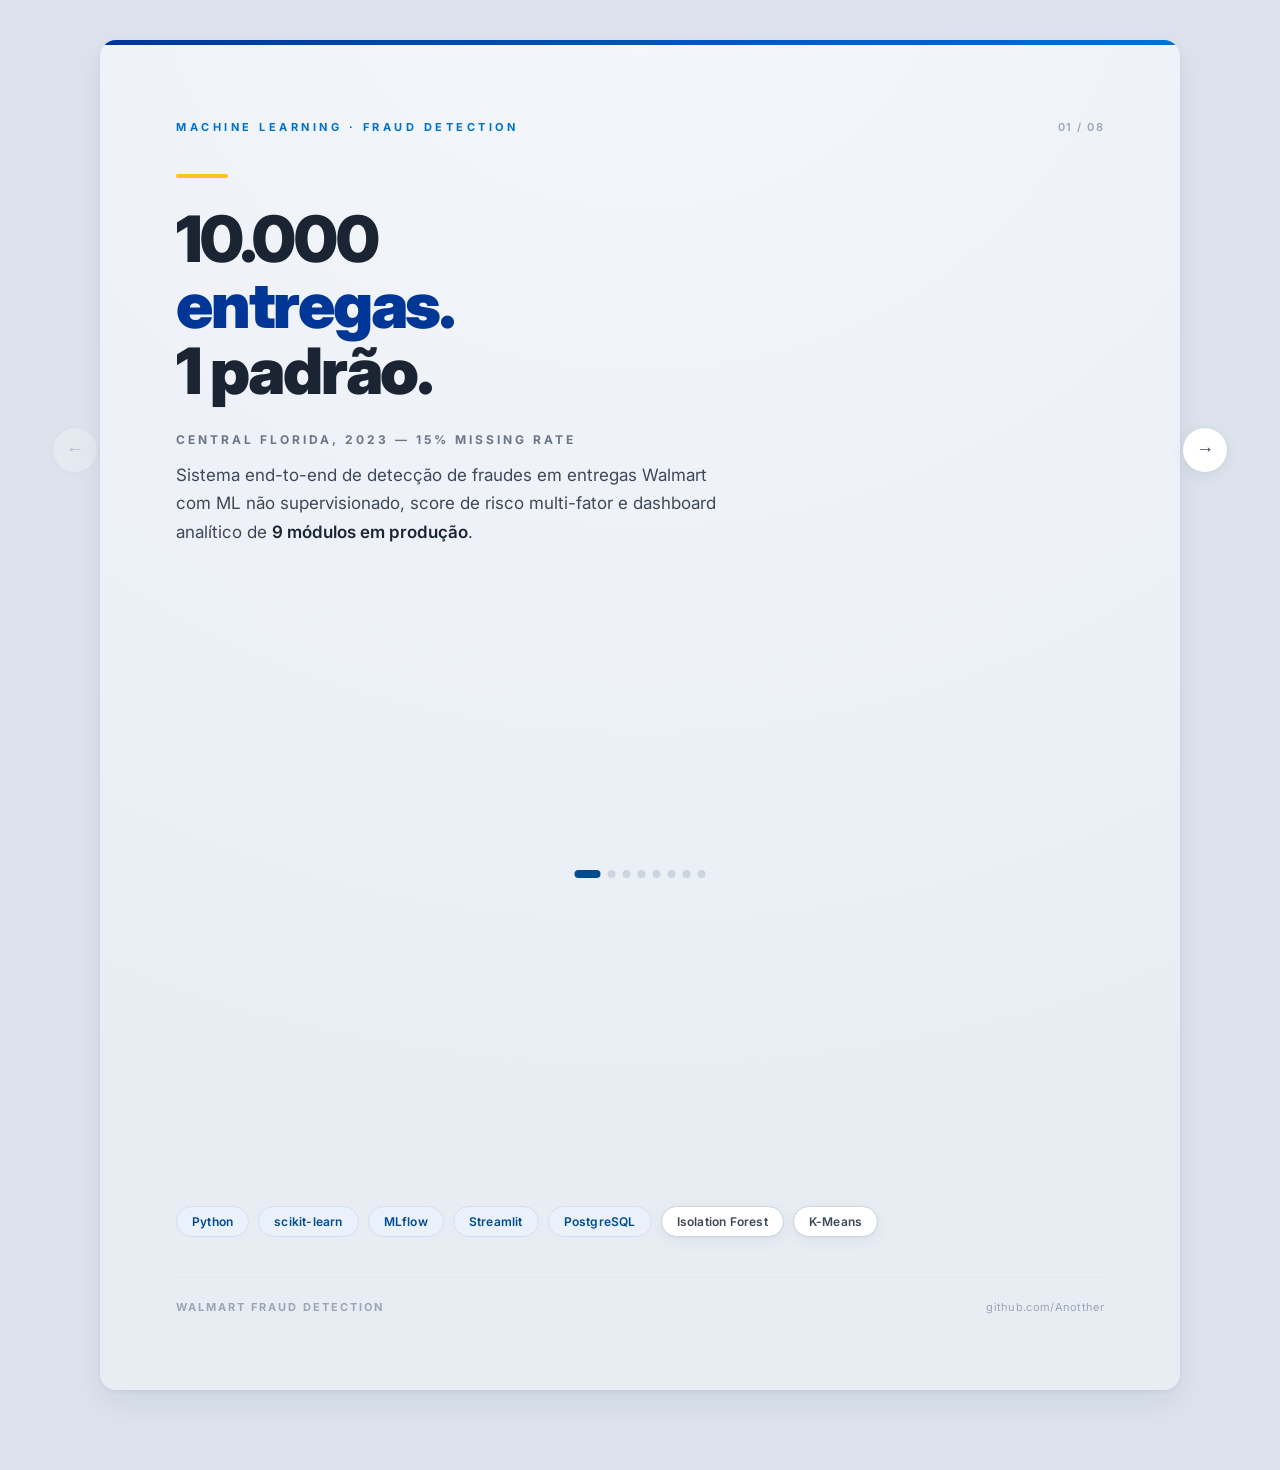
==== commit b85184c7: "refactor(carousel): softer light theme + consistent layout rhythm Visual polish pass for the static " ====
--- a/docs/linkedin-post/carousel.html
+++ b/docs/linkedin-post/carousel.html
@@ -8,11 +8,12 @@
 <link href="https://fonts.googleapis.com/css2?family=Inter:wght@400;500;600;700;800;900&display=swap" rel="stylesheet">
 <style>
 
-/* ── DESIGN SYSTEM TOKENS (src/dashboard/theme.py + main.css) ── */
+/* ── DESIGN SYSTEM TOKENS (src/dashboard/theme.py + main.css) ──────────
+   Walmart brand kept; light surfaces softened (no pure white slides). */
 :root {
   --sw: 1080px;
   --sh: 1350px;
-  --pad: 72px;
+  --pad: 76px;
 
   /* Walmart brand */
   --blue:      #004C91;
@@ -20,18 +21,24 @@
   --blue-lt:   #0071CE;
   --yellow:    #FFC220;
 
-  /* Light palette — matches dashboard light theme */
-  --bg:        #FFFFFF;
-  --bg-alt:    #F8FAFC;
-  --bg-blue:   #EFF6FF;
-  --border:    #E5E7EB;
-  --border-md: #D1D5DB;
+  /* Soft light palette — easy on the eyes, not stark white */
+  --bg-page:  #DCE3EC;   /* viewport behind the slides              */
+  --bg-soft:  #F4F7FB;   /* lighter spot of the slide gradient      */
+  --bg-mute:  #E8EDF4;   /* darker spot of the slide gradient       */
+  --card:     #FFFFFF;   /* cards lift off the soft background       */
+  --card-2:   #F7F9FC;   /* secondary card surface                  */
+  --blue-soft:#EAF1FA;   /* soft blue surface                       */
+  --border:   #E3E8EF;
+  --border-md:#CBD5E1;
 
   /* Typography */
-  --t1: #111827;
-  --t2: #374151;
-  --t3: #6B7280;
-  --t4: #9CA3AF;
+  --t1: #1A2433;
+  --t2: #3D4858;
+  --t3: #6B7688;
+  --t4: #9AA5B5;
+
+  --shadow:    0 1px 2px rgba(16,33,66,.04), 0 4px 16px rgba(16,33,66,.05);
+  --shadow-lg: 0 2px 4px rgba(16,33,66,.05), 0 12px 32px rgba(16,33,66,.07);
 
   --font: 'Inter', 'Segoe UI', Roboto, Helvetica, Arial, sans-serif;
 }
@@ -40,67 +47,64 @@
 
 body {
   font-family: var(--font);
-  background: #E2E8F0;
+  background: var(--bg-page);
   display: flex;
   flex-direction: column;
   align-items: center;
   padding: 40px 16px 80px;
-  gap: 0;
   color: var(--t1);
-}
-
-/* ── NAVIGATION ───────────────────────────────────────────── */
+  -webkit-font-smoothing: antialiased;
+}
+
+/* ── NAVIGATION ───────────────────────────────────────────────────── */
 .nav-btn {
   position: fixed;
   top: 50%;
   transform: translateY(-50%);
-  width: 44px; height: 44px;
+  width: 46px; height: 46px;
   border-radius: 50%;
   border: 1px solid var(--border-md);
-  background: white;
+  background: var(--card);
   cursor: pointer;
   font-size: 18px;
-  display: flex;
-  align-items: center;
-  justify-content: center;
-  box-shadow: 0 2px 8px rgba(0,0,0,0.10);
+  display: flex; align-items: center; justify-content: center;
+  box-shadow: var(--shadow);
   color: var(--t2);
   z-index: 100;
-}
-#btnPrev { left: max(12px, calc(50% - 586px)); }
-#btnNext { right: max(12px, calc(50% - 586px)); }
-.nav-btn:hover   { background: var(--bg-alt); border-color: var(--blue-lt); }
+  transition: background .2s, border-color .2s;
+}
+#btnPrev { left: max(12px, calc(50% - 588px)); }
+#btnNext { right: max(12px, calc(50% - 588px)); }
+.nav-btn:hover    { background: var(--bg-soft); border-color: var(--blue-lt); color: var(--blue); }
 .nav-btn:disabled { opacity: 0.25; cursor: default; pointer-events: none; }
 
 .dots {
   position: fixed;
-  bottom: 20px;
-  left: 50%;
+  bottom: 22px; left: 50%;
   transform: translateX(-50%);
-  display: flex;
-  gap: 6px;
+  display: flex; gap: 7px;
   z-index: 100;
 }
 .dot {
   width: 8px; height: 8px;
   border-radius: 9999px;
   background: var(--border-md);
-  border: none;
-  cursor: pointer;
-  transition: width .2s, background .2s;
-}
-.dot.on { width: 24px; background: var(--blue); border-radius: 4px; }
-
-/* ── CAROUSEL ─────────────────────────────────────────────── */
-.wrap  { width: var(--sw); overflow: hidden; }
-.track { display: flex; transition: transform .35s ease; }
-
-/* ── SLIDE BASE ───────────────────────────────────────────── */
+  border: none; cursor: pointer;
+  transition: width .25s, background .25s;
+}
+.dot.on { width: 26px; background: var(--blue); border-radius: 4px; }
+
+/* ── CAROUSEL ─────────────────────────────────────────────────────── */
+.wrap  { width: var(--sw); overflow: hidden; border-radius: 16px; box-shadow: var(--shadow-lg); }
+.track { display: flex; transition: transform .4s cubic-bezier(.4,0,.2,1); }
+
+/* ── SLIDE BASE ───────────────────────────────────────────────────── */
 .slide {
   width: var(--sw);
   min-width: var(--sw);
   height: var(--sh);
-  background: var(--bg);
+  /* soft, minimal texture via a gentle radial gradient — no dots */
+  background: radial-gradient(125% 90% at 50% -8%, var(--bg-soft) 0%, #EEF2F8 52%, var(--bg-mute) 100%);
   display: flex;
   flex-direction: column;
   padding: var(--pad);
@@ -114,36 +118,40 @@
   content: '';
   position: absolute;
   top: 0; left: 0; right: 0;
-  height: 6px;
-  background: var(--blue-dark);
-}
-
-/* ── SLIDE HEADER ─────────────────────────────────────────── */
+  height: 5px;
+  background: linear-gradient(90deg, var(--blue-dark) 0%, var(--blue-lt) 100%);
+}
+
+/* ── SLIDE STRUCTURE: head (fixed) · body (fills) · foot (fixed) ───── */
 .s-head {
   display: flex;
   justify-content: space-between;
   align-items: center;
-  margin-bottom: 44px;
-  padding-top: 6px;   /* clears the ::before bar */
+  padding-top: 4px;
+  flex-shrink: 0;
 }
 .s-label {
-  font-size: 11px;
-  font-weight: 700;
-  letter-spacing: 4px;
-  text-transform: uppercase;
+  font-size: 11px; font-weight: 700;
+  letter-spacing: 3.5px; text-transform: uppercase;
   color: var(--blue-lt);
 }
 .s-num {
-  font-size: 11px;
-  font-weight: 600;
-  color: var(--t4);
-  letter-spacing: 1px;
-}
-
-/* ── SLIDE FOOTER ─────────────────────────────────────────── */
+  font-size: 11px; font-weight: 600;
+  letter-spacing: 1.5px; color: var(--t4);
+}
+
+.s-body {
+  flex: 1;
+  display: flex;
+  flex-direction: column;
+  min-height: 0;
+  padding: 40px 0;
+}
+.s-body.center  { justify-content: center; }
+.s-body.between { justify-content: space-between; }
+
 .s-foot {
-  margin-top: auto;
-  padding-top: 20px;
+  padding-top: 22px;
   border-top: 1px solid var(--border);
   display: flex;
   justify-content: space-between;
@@ -151,130 +159,140 @@
   flex-shrink: 0;
 }
 .s-foot-brand { font-size: 11px; font-weight: 700; letter-spacing: 2px; text-transform: uppercase; color: var(--t4); }
-.s-foot-url   { font-size: 11px; color: var(--t4); }
-
-/* ── TYPOGRAPHY ───────────────────────────────────────────── */
+.s-foot-url   { font-size: 11px; color: var(--t4); letter-spacing: .3px; }
+
+/* ── TYPOGRAPHY ───────────────────────────────────────────────────── */
 .h1 {
-  font-size: 62px;
-  font-weight: 900;
-  line-height: 1.04;
-  letter-spacing: -0.03em;
+  font-size: 64px; font-weight: 900;
+  line-height: 1.03; letter-spacing: -0.035em;
   color: var(--t1);
 }
 .h2 {
-  font-size: 46px;
-  font-weight: 900;
-  line-height: 1.08;
-  letter-spacing: -0.025em;
+  font-size: 47px; font-weight: 900;
+  line-height: 1.07; letter-spacing: -0.028em;
   color: var(--blue-dark);
 }
 .body {
-  font-size: 17px;
-  font-weight: 400;
-  line-height: 1.65;
-  color: var(--t2);
+  font-size: 17px; font-weight: 400;
+  line-height: 1.68; color: var(--t2);
 }
 .body strong { color: var(--t1); font-weight: 600; }
-.caption { font-size: 12px; color: var(--t4); line-height: 1.5; }
+.caption { font-size: 12.5px; color: var(--t4); line-height: 1.55; }
+.eyebrow { font-size: 12px; font-weight: 700; letter-spacing: 3px; text-transform: uppercase; color: var(--t3); }
 .label   { font-size: 10px; font-weight: 700; letter-spacing: 3px; text-transform: uppercase; color: var(--t4); }
 
-/* ── ACCENT LINE ──────────────────────────────────────────── */
-.accent { width: 48px; height: 4px; background: var(--yellow); border-radius: 2px; margin-bottom: 24px; }
-
-/* ── CARDS ────────────────────────────────────────────────── */
+/* accent line */
+.accent { width: 52px; height: 4px; background: var(--yellow); border-radius: 2px; }
+
+/* ── CARDS ────────────────────────────────────────────────────────── */
 .card {
-  background: var(--bg-alt);
+  background: var(--card);
   border: 1px solid var(--border);
-  border-radius: 12px;
-  padding: 24px;
+  border-radius: 14px;
+  padding: 26px 28px;
+  box-shadow: var(--shadow);
 }
 .card-y {
-  background: var(--bg);
+  background: var(--card);
   border: 1px solid var(--border);
   border-left: 4px solid var(--yellow);
-  border-radius: 0 12px 12px 0;
-  padding: 20px 24px;
+  border-radius: 0 14px 14px 0;
+  padding: 22px 26px;
+  box-shadow: var(--shadow);
 }
 .card-b {
-  background: var(--bg-blue);
-  border: 1px solid #BFDBFE;
-  border-radius: 12px;
-  padding: 20px 24px;
-}
-
-/* ── BADGES ───────────────────────────────────────────────── */
-.badge-row { display: flex; flex-wrap: wrap; gap: 8px; }
+  background: var(--blue-soft);
+  border: 1px solid #CFE0F4;
+  border-radius: 14px;
+  padding: 22px 26px;
+}
+
+/* ── BADGES ───────────────────────────────────────────────────────── */
+.badge-row { display: flex; flex-wrap: wrap; gap: 9px; }
 .badge {
   display: inline-block;
-  font-size: 11px;
-  font-weight: 600;
-  padding: 5px 13px;
+  font-size: 12px; font-weight: 600;
+  padding: 7px 15px;
   border-radius: 9999px;
   border: 1px solid var(--border-md);
   color: var(--t2);
-  background: var(--bg);
+  background: var(--card);
   letter-spacing: 0.2px;
-}
-.badge.b { border-color: #BFDBFE; color: var(--blue); background: var(--bg-blue); }
-
-/* ── KPI CARDS ────────────────────────────────────────────── */
+  box-shadow: var(--shadow);
+}
+.badge.b { border-color: #CFE0F4; color: var(--blue); background: var(--blue-soft); box-shadow: none; }
+
+/* ── KPI CARDS ────────────────────────────────────────────────────── */
 .kpi {
-  background: var(--bg-alt);
+  background: var(--card);
   border: 1px solid var(--border);
-  border-radius: 12px;
-  padding: 28px 24px;
-  display: flex;
-  flex-direction: column;
-  gap: 6px;
-}
-.kpi-lbl { font-size: 10px; font-weight: 700; letter-spacing: 3px; text-transform: uppercase; color: var(--t4); }
-.kpi-val { font-size: 52px; font-weight: 900; letter-spacing: -0.04em; line-height: 1; color: var(--blue-dark); }
-.kpi-desc { font-size: 12px; color: var(--t3); line-height: 1.4; }
-
-/* ── PROGRESS BARS ────────────────────────────────────────── */
-.prog-item  { display: flex; align-items: center; gap: 14px; }
-.prog-name  { font-size: 14px; font-weight: 600; color: var(--t1); width: 180px; flex-shrink: 0; }
-.prog-track { flex: 1; height: 10px; background: var(--border); border-radius: 9999px; overflow: hidden; }
+  border-top: 4px solid var(--blue-lt);
+  border-radius: 14px;
+  padding: 30px 28px;
+  box-shadow: var(--shadow);
+  display: flex; flex-direction: column;
+  justify-content: center;
+  gap: 8px;
+}
+.kpi-lbl  { font-size: 10.5px; font-weight: 700; letter-spacing: 2.5px; text-transform: uppercase; color: var(--t4); }
+.kpi-val  { font-size: 54px; font-weight: 900; letter-spacing: -0.045em; line-height: 1; color: var(--blue-dark); }
+.kpi-desc { font-size: 12.5px; color: var(--t3); line-height: 1.45; }
+
+/* ── PROGRESS BARS ────────────────────────────────────────────────── */
+.prog-item  { display: flex; align-items: center; gap: 16px; }
+.prog-name  { font-size: 14.5px; font-weight: 600; color: var(--t1); width: 184px; flex-shrink: 0; }
+.prog-track { flex: 1; height: 12px; background: #DCE3EC; border-radius: 9999px; overflow: hidden; }
 .prog-fill  { height: 100%; border-radius: 9999px; background: var(--blue-lt); }
 .prog-fill.hi { background: var(--blue-dark); }
-.prog-fill.lo { background: #93C5FD; }
-.prog-pct   { font-size: 13px; font-weight: 700; color: var(--blue-dark); width: 44px; text-align: right; flex-shrink: 0; }
-
-/* ── PIPELINE STEPS ───────────────────────────────────────── */
-.step       { display: flex; align-items: flex-start; gap: 18px; }
+.prog-fill.lo { background: #9CC0E8; }
+.prog-pct   { font-size: 13.5px; font-weight: 700; color: var(--blue-dark); width: 46px; text-align: right; flex-shrink: 0; }
+
+/* ── PIPELINE (continuous line) ───────────────────────────────────── */
+.steps { position: relative; display: flex; flex-direction: column; justify-content: space-between; flex: 1; }
+.steps::before {
+  content: '';
+  position: absolute;
+  left: 20px; top: 22px; bottom: 22px;
+  width: 2px; background: var(--border-md);
+}
+.step       { display: flex; align-items: center; gap: 20px; position: relative; z-index: 1; }
 .step-num   {
-  width: 38px; height: 38px;
-  border-radius: 50%;
-  background: var(--blue-dark);
-  color: white;
-  font-size: 14px; font-weight: 800;
+  width: 40px; height: 40px; border-radius: 50%;
+  background: var(--blue-dark); color: #fff;
+  font-size: 15px; font-weight: 800;
   display: flex; align-items: center; justify-content: center;
   flex-shrink: 0;
+  box-shadow: 0 0 0 5px var(--bg-soft);
 }
 .step-num.y { background: var(--yellow); color: var(--t1); }
-.step-body  { padding-top: 2px; }
-.step-title { font-size: 15px; font-weight: 700; color: var(--t1); margin-bottom: 2px; }
-.step-sub   { font-size: 12px; color: var(--t3); }
-.step-line  { width: 1px; height: 14px; background: var(--border); margin-left: 18px; }
-
-/* ── PRINT / PDF ──────────────────────────────────────────── */
+.step-title { font-size: 16px; font-weight: 700; color: var(--t1); margin-bottom: 1px; }
+.step-sub   { font-size: 12.5px; color: var(--t3); line-height: 1.4; }
+
+/* ── FEATURE ROWS (no dot bullets) ────────────────────────────────── */
+.feat {
+  padding: 4px 0 4px 16px;
+  border-left: 2px solid var(--yellow);
+  font-size: 14px; color: var(--t2); line-height: 1.4;
+}
+
+/* ── PRINT / PDF ──────────────────────────────────────────────────── */
 @media print {
-  body  { background: white; padding: 0; }
+  body  { background: #fff; padding: 0; }
   .nav-btn, .dots { display: none; }
-  .wrap  { width: auto; overflow: visible; }
+  .wrap { width: auto; overflow: visible; border-radius: 0; box-shadow: none; }
   .track { flex-direction: column; transform: none !important; }
   .slide { page-break-after: always; break-after: page; }
+  .card, .card-y, .kpi, .badge, .nav-btn { box-shadow: none; }
 }
 
 @media (prefers-reduced-motion: reduce) {
-  .track, .dot { transition: none; }
+  .track, .dot, .nav-btn { transition: none; }
 }
 
 </style>
 </head>
 <body>
 
-<!-- Navigation -->
 <button class="nav-btn" id="btnPrev" onclick="go(cur-1)">←</button>
 <button class="nav-btn" id="btnNext" onclick="go(cur+1)">→</button>
 <div class="dots" id="dots"></div>
@@ -283,88 +301,83 @@
 <div class="track" id="track">
 
 
-<!-- ════════════════════════════════════════════════════════
-     SLIDE 1 — CAPA
-     ════════════════════════════════════════════════════════ -->
+<!-- ═══════════════════════ SLIDE 1 — CAPA ═══════════════════════ -->
 <div class="slide" data-slide="1">
   <div class="s-head">
-    <span class="s-label">Fraud Detection · E-Commerce · ML</span>
+    <span class="s-label">Machine Learning · Fraud Detection</span>
     <span class="s-num">01 / 08</span>
   </div>
 
-  <div style="flex:1; display:flex; flex-direction:column; justify-content:center; gap:36px;">
-
-    <div>
+  <div class="s-body between">
+    <div style="display:flex; flex-direction:column; gap:28px;">
       <div class="accent"></div>
       <div class="h1">
         10.000<br>
         <span style="color:var(--blue-dark);">entregas.</span><br>
         1 padrão.
       </div>
-    </div>
-
-    <div>
-      <div style="font-size:13px; font-weight:700; letter-spacing:4px; text-transform:uppercase; color:var(--t3); margin-bottom:12px;">
-        FLÓRIDA CENTRAL · 2023 · 15% MISSING RATE
-      </div>
-      <div class="body">
-        Sistema end-to-end de detecção de fraudes em entregas Walmart usando ML não supervisionado,
-        score de risco multi-fator e dashboard analítico com <strong>9 módulos em produção</strong>.
+      <div style="max-width:560px;">
+        <div class="eyebrow" style="margin-bottom:14px;">Central Florida, 2023 — 15% missing rate</div>
+        <div class="body">
+          Sistema end-to-end de detecção de fraudes em entregas Walmart com ML não
+          supervisionado, score de risco multi-fator e dashboard analítico de
+          <strong>9 módulos em produção</strong>.
+        </div>
       </div>
     </div>
 
     <div class="badge-row">
-      <span class="badge b">Python 3.11</span>
+      <span class="badge b">Python</span>
       <span class="badge b">scikit-learn</span>
       <span class="badge b">MLflow</span>
       <span class="badge b">Streamlit</span>
       <span class="badge b">PostgreSQL</span>
       <span class="badge">Isolation Forest</span>
-      <span class="badge">K-Means · DBSCAN</span>
-    </div>
-
+      <span class="badge">K-Means</span>
+    </div>
   </div>
 
   <div class="s-foot">
     <span class="s-foot-brand">Walmart Fraud Detection</span>
-    <span class="s-foot-url">github.com/Anotther/walmart-delivery-fraud-detection</span>
+    <span class="s-foot-url">github.com/Anotther</span>
   </div>
 </div>
 
 
-<!-- ════════════════════════════════════════════════════════
-     SLIDE 2 — PROBLEMA
-     ════════════════════════════════════════════════════════ -->
+<!-- ═══════════════════════ SLIDE 2 — PROBLEMA ═══════════════════════ -->
 <div class="slide" data-slide="2">
   <div class="s-head">
     <span class="s-label">O Problema</span>
     <span class="s-num">02 / 08</span>
   </div>
 
-  <div class="h2" style="margin-bottom:24px;">O custo invisível<br>no e-commerce</div>
-
-  <div class="card" style="margin-bottom:36px;">
-    <div class="body">
-      Em 2023, o Walmart registrou <strong>$6,5 bilhões em perdas com furtos</strong>.
-      <strong>53% do crescimento</strong> veio de entregas onde clientes reportam itens ausentes —
-      um vetor difícil de rastrear sem dados estruturados.
-    </div>
-  </div>
-
-  <!-- Hero stat -->
-  <div style="display:flex; align-items:flex-end; gap:20px; margin-bottom:20px;">
-    <div style="font-size:136px; font-weight:900; line-height:1; letter-spacing:-0.06em; color:var(--blue-dark);">15%</div>
-    <div style="padding-bottom:16px;">
-      <div style="font-size:19px; font-weight:700; color:var(--t1);">dos pedidos</div>
-      <div style="font-size:16px; color:var(--t2);">com itens reportados ausentes</div>
-    </div>
-  </div>
-
-  <!-- Bar -->
-  <div style="height:12px; background:var(--border); border-radius:9999px; overflow:hidden; margin-bottom:10px;">
-    <div style="width:15%; height:100%; background:var(--blue-dark); border-radius:9999px;"></div>
-  </div>
-  <div class="caption">1.502 pedidos afetados de 10.000 analisados · Central Florida 2023</div>
+  <div class="s-body between">
+    <div>
+      <div class="h2" style="margin-bottom:26px;">O custo invisível<br>no e-commerce</div>
+      <div class="card">
+        <div class="body">
+          Em 2023, o Walmart registrou <strong>$6,5 bilhões em perdas com furtos</strong>, e
+          <strong>53% do crescimento</strong> veio de entregas onde clientes reportam itens
+          ausentes — um vetor difícil de rastrear sem dados estruturados.
+        </div>
+      </div>
+    </div>
+
+    <!-- Hero stat as the focal point -->
+    <div>
+      <div style="display:flex; align-items:flex-end; gap:24px; margin-bottom:24px;">
+        <div style="font-size:148px; font-weight:900; line-height:.82; letter-spacing:-0.06em; color:var(--blue-dark);">15%</div>
+        <div style="padding-bottom:10px;">
+          <div style="font-size:21px; font-weight:800; color:var(--t1);">dos pedidos</div>
+          <div style="font-size:16px; color:var(--t2);">com itens reportados ausentes</div>
+        </div>
+      </div>
+      <div style="height:14px; background:#DCE3EC; border-radius:9999px; overflow:hidden; margin-bottom:12px;">
+        <div style="width:15%; height:100%; background:linear-gradient(90deg,var(--blue-dark),var(--blue-lt)); border-radius:9999px;"></div>
+      </div>
+      <div class="caption">1.502 pedidos afetados em 10.000 analisados</div>
+    </div>
+  </div>
 
   <div class="s-foot">
     <span class="s-foot-brand">Walmart Fraud Detection</span>
@@ -373,73 +386,63 @@
 </div>
 
 
-<!-- ════════════════════════════════════════════════════════
-     SLIDE 3 — PIPELINE
-     ════════════════════════════════════════════════════════ -->
+<!-- ═══════════════════════ SLIDE 3 — PIPELINE ═══════════════════════ -->
 <div class="slide" data-slide="3">
   <div class="s-head">
     <span class="s-label">Arquitetura</span>
     <span class="s-num">03 / 08</span>
   </div>
 
-  <div class="h2" style="margin-bottom:12px;">Como o sistema<br>funciona</div>
-  <div class="body" style="margin-bottom:36px;">Pipeline end-to-end: da ingestão de dados brutos ao score de risco em tempo real.</div>
-
-  <div style="display:flex; flex-direction:column; flex:1; justify-content:center;">
-
-    <div class="step">
-      <div class="step-num">1</div>
-      <div class="step-body">
-        <div class="step-title">Dados Brutos</div>
-        <div class="step-sub">5 CSVs · 10.000 pedidos · 1.247 motoristas · 1.239 clientes · 314 produtos</div>
-      </div>
-    </div>
-    <div class="step-line"></div>
-
-    <div class="step">
-      <div class="step-num">2</div>
-      <div class="step-body">
-        <div class="step-title">ETL Pipeline</div>
-        <div class="step-sub">Pandas · SQLAlchemy · parse de moeda · datas · joins relacionais</div>
-      </div>
-    </div>
-    <div class="step-line"></div>
-
-    <div class="step">
-      <div class="step-num">3</div>
-      <div class="step-body">
-        <div class="step-title">Feature Engineering</div>
-        <div class="step-sub">Missing rate · padrão histórico · frequência · perfis temporais por motorista e cliente</div>
-      </div>
-    </div>
-    <div class="step-line"></div>
-
-    <div class="step">
-      <div class="step-num">4</div>
-      <div class="step-body">
-        <div class="step-title">ML Models</div>
-        <div class="step-sub">Isolation Forest · K-Means (5 clusters) · DBSCAN · Ensemble Detector · MLflow tracking</div>
-      </div>
-    </div>
-    <div class="step-line"></div>
-
-    <div class="step">
-      <div class="step-num">5</div>
-      <div class="step-body">
-        <div class="step-title">Risk Score Engine</div>
-        <div class="step-sub">Nota 0–100 por pedido, motorista e cliente · alertas configuráveis por threshold</div>
-      </div>
-    </div>
-    <div class="step-line"></div>
-
-    <div class="step">
-      <div class="step-num y">6</div>
-      <div class="step-body">
-        <div class="step-title">Dashboard Streamlit</div>
-        <div class="step-sub">9 módulos · PostgreSQL/CSV · drift detection · relatórios executivos em produção</div>
-      </div>
-    </div>
-
+  <div class="s-body">
+    <div style="margin-bottom:30px;">
+      <div class="h2" style="margin-bottom:14px;">Como o sistema funciona</div>
+      <div class="body">Pipeline end-to-end, da ingestão de dados brutos ao score de risco.</div>
+    </div>
+
+    <div class="steps">
+      <div class="step">
+        <div class="step-num">1</div>
+        <div>
+          <div class="step-title">Dados Brutos</div>
+          <div class="step-sub">10.000 pedidos, 1.247 motoristas e 1.239 clientes em 5 datasets</div>
+        </div>
+      </div>
+      <div class="step">
+        <div class="step-num">2</div>
+        <div>
+          <div class="step-title">ETL Pipeline</div>
+          <div class="step-sub">Pandas e SQLAlchemy para parse de moeda, datas e joins relacionais</div>
+        </div>
+      </div>
+      <div class="step">
+        <div class="step-num">3</div>
+        <div>
+          <div class="step-title">Feature Engineering</div>
+          <div class="step-sub">Missing rate, padrão histórico e perfis temporais por entidade</div>
+        </div>
+      </div>
+      <div class="step">
+        <div class="step-num">4</div>
+        <div>
+          <div class="step-title">ML Models</div>
+          <div class="step-sub">Isolation Forest, K-Means (5 clusters) e DBSCAN com MLflow tracking</div>
+        </div>
+      </div>
+      <div class="step">
+        <div class="step-num">5</div>
+        <div>
+          <div class="step-title">Risk Score Engine</div>
+          <div class="step-sub">Nota 0–100 por pedido, motorista e cliente, com alertas por threshold</div>
+        </div>
+      </div>
+      <div class="step">
+        <div class="step-num y">6</div>
+        <div>
+          <div class="step-title">Dashboard Streamlit</div>
+          <div class="step-sub">9 módulos em produção com drift detection e relatórios executivos</div>
+        </div>
+      </div>
+    </div>
   </div>
 
   <div class="s-foot">
@@ -449,48 +452,46 @@
 </div>
 
 
-<!-- ════════════════════════════════════════════════════════
-     SLIDE 4 — METODOLOGIA
-     ════════════════════════════════════════════════════════ -->
+<!-- ═══════════════════════ SLIDE 4 — METODOLOGIA ═══════════════════════ -->
 <div class="slide" data-slide="4">
   <div class="s-head">
     <span class="s-label">Decisões de Engenharia</span>
     <span class="s-num">04 / 08</span>
   </div>
 
-  <div class="h2" style="margin-bottom:12px;">Por que ML<br>não supervisionado?</div>
-  <div class="body" style="margin-bottom:32px;">
-    Sem rótulos históricos de fraude confirmada, a abordagem supervisionada não é viável.
-    Estas foram as três decisões centrais:
-  </div>
-
-  <div style="display:flex; flex-direction:column; gap:20px; flex:1;">
-
-    <div class="card-y">
-      <div style="font-size:15px; font-weight:700; color:var(--t1); margin-bottom:6px;">Isolation Forest para anomalias</div>
-      <div class="body" style="font-size:15px;">
-        Isola instâncias raras com menos splits — ideal quando fraude não é a maioria dos dados.
-        Sem necessidade de labels. Contaminação estimada em 10%.
-      </div>
-    </div>
-
-    <div class="card-y">
-      <div style="font-size:15px; font-weight:700; color:var(--t1); margin-bottom:6px;">K-Means (5 clusters) + DBSCAN</div>
-      <div class="body" style="font-size:15px;">
-        K-Means define perfis de risco com número fixo de grupos; DBSCAN encontra clusters de
-        densidade sem parâmetro pré-definido. Estratégias complementares para segmentação.
-      </div>
-    </div>
-
-    <div class="card-y" style="border-left-color:var(--blue-lt);">
-      <div style="font-size:15px; font-weight:700; color:var(--t1); margin-bottom:6px;">Risk Score Engine multi-fator (0–100)</div>
-      <div class="body" style="font-size:15px;">
-        Missing rate <strong>(25%)</strong> · anomaly score <strong>(25%)</strong> ·
-        padrão histórico <strong>(20%)</strong> · cluster risk <strong>(15%)</strong> ·
-        frequência <strong>(15%)</strong>. Pesos calibrados para operações de entrega.
-      </div>
-    </div>
-
+  <div class="s-body">
+    <div style="margin-bottom:30px;">
+      <div class="h2" style="margin-bottom:14px;">Por que ML<br>não supervisionado?</div>
+      <div class="body">
+        Sem rótulos históricos de fraude confirmada, a abordagem supervisionada
+        não é viável. As três decisões centrais:
+      </div>
+    </div>
+
+    <div style="display:flex; flex-direction:column; gap:18px; flex:1; justify-content:center;">
+      <div class="card-y">
+        <div style="font-size:16px; font-weight:700; color:var(--t1); margin-bottom:7px;">Isolation Forest para anomalias</div>
+        <div class="body" style="font-size:15px;">
+          Isola instâncias raras com menos splits — ideal quando fraude não é a
+          maioria. Dispensa labels. Contaminação estimada em 10%.
+        </div>
+      </div>
+      <div class="card-y">
+        <div style="font-size:16px; font-weight:700; color:var(--t1); margin-bottom:7px;">K-Means (5 clusters) + DBSCAN</div>
+        <div class="body" style="font-size:15px;">
+          K-Means define perfis de risco com grupos fixos; DBSCAN encontra clusters
+          de densidade. Estratégias complementares de segmentação.
+        </div>
+      </div>
+      <div class="card-y" style="border-left-color:var(--blue-lt);">
+        <div style="font-size:16px; font-weight:700; color:var(--t1); margin-bottom:7px;">Risk Score multi-fator (0–100)</div>
+        <div class="body" style="font-size:15px;">
+          Missing rate <strong>25%</strong>, anomaly score <strong>25%</strong>, padrão
+          histórico <strong>20%</strong>, cluster risk <strong>15%</strong> e frequência
+          <strong>15%</strong> — pesos calibrados para entregas.
+        </div>
+      </div>
+    </div>
   </div>
 
   <div class="s-foot">
@@ -500,47 +501,42 @@
 </div>
 
 
-<!-- ════════════════════════════════════════════════════════
-     SLIDE 5 — KPIs
-     ════════════════════════════════════════════════════════ -->
+<!-- ═══════════════════════ SLIDE 5 — KPIs ═══════════════════════ -->
 <div class="slide" data-slide="5">
   <div class="s-head">
     <span class="s-label">Resultados</span>
     <span class="s-num">05 / 08</span>
   </div>
 
-  <div class="h2" style="margin-bottom:32px;">O sistema<br>em números</div>
-
-  <div style="display:grid; grid-template-columns:1fr 1fr; gap:16px; flex:1;">
-
-    <div class="kpi">
-      <div class="kpi-lbl">Pedidos Analisados</div>
-      <div class="kpi-val">10.000</div>
-      <div class="kpi-desc">Central Florida · 2023 completo</div>
-    </div>
-
-    <div class="kpi" style="border-top:4px solid var(--yellow);">
-      <div class="kpi-lbl">Taxa Missing Items</div>
-      <div class="kpi-val" style="color:#92400E;">15%</div>
-      <div class="kpi-desc">1.502 pedidos com itens ausentes</div>
-    </div>
-
-    <div class="kpi" style="border-top:4px solid #EF4444;">
-      <div class="kpi-lbl">Exposição Estimada</div>
-      <div class="kpi-val" style="font-size:44px; color:#991B1B;">$517K</div>
-      <div class="kpi-desc">Soma dos 1.502 pedidos afetados</div>
-    </div>
-
-    <div class="kpi" style="border-top:4px solid var(--blue);">
-      <div class="kpi-lbl">Maior Risco — Motorista</div>
-      <div class="kpi-val">6,1x</div>
-      <div class="kpi-desc">7,46% vs média de 1,22%</div>
-    </div>
-
-  </div>
-
-  <div style="margin-top:18px;" class="caption">
-    Base: 10.000 pedidos · 1.247 motoristas · 1.239 clientes · 5 cidades · jan–dez 2023
+  <div class="s-body">
+    <div class="h2" style="margin-bottom:30px;">O sistema em números</div>
+
+    <div style="display:grid; grid-template-columns:1fr 1fr; gap:18px; flex:1;">
+      <div class="kpi">
+        <div class="kpi-lbl">Pedidos Analisados</div>
+        <div class="kpi-val">10.000</div>
+        <div class="kpi-desc">Central Florida, ano completo de 2023</div>
+      </div>
+      <div class="kpi" style="border-top-color:var(--yellow);">
+        <div class="kpi-lbl">Taxa Missing Items</div>
+        <div class="kpi-val" style="color:#B45309;">15%</div>
+        <div class="kpi-desc">1.502 pedidos com itens ausentes</div>
+      </div>
+      <div class="kpi" style="border-top-color:#EF4444;">
+        <div class="kpi-lbl">Exposição Estimada</div>
+        <div class="kpi-val" style="font-size:46px; color:#B91C1C;">$517K</div>
+        <div class="kpi-desc">Soma dos 1.502 pedidos afetados</div>
+      </div>
+      <div class="kpi" style="border-top-color:var(--blue);">
+        <div class="kpi-lbl">Maior Risco — Motorista</div>
+        <div class="kpi-val">6,1x</div>
+        <div class="kpi-desc">7,46% contra a média de 1,22%</div>
+      </div>
+    </div>
+
+    <div class="caption" style="margin-top:22px;">
+      Base de 10.000 pedidos, 1.247 motoristas e 1.239 clientes — 5 cidades, jan a dez de 2023
+    </div>
   </div>
 
   <div class="s-foot">
@@ -550,69 +546,63 @@
 </div>
 
 
-<!-- ════════════════════════════════════════════════════════
-     SLIDE 6 — GEOGRÁFICO
-     ════════════════════════════════════════════════════════ -->
+<!-- ═══════════════════════ SLIDE 6 — GEOGRÁFICO ═══════════════════════ -->
 <div class="slide" data-slide="6">
   <div class="s-head">
     <span class="s-label">Análise Geográfica</span>
     <span class="s-num">06 / 08</span>
   </div>
 
-  <div class="h2" style="margin-bottom:12px;">Padrões por região</div>
-  <div class="body" style="margin-bottom:32px;">Taxa de pedidos com itens ausentes por cidade · Central Florida 2023</div>
-
-  <div style="display:flex; flex-direction:column; gap:22px; flex:1; justify-content:center;">
-
-    <div class="prog-item">
-      <span class="prog-name">Altamonte Springs</span>
-      <div class="prog-track"><div class="prog-fill hi" style="width:92%;"></div></div>
-      <span class="prog-pct">16,2%</span>
-    </div>
-
-    <div class="prog-item">
-      <span class="prog-name">Clermont</span>
-      <div class="prog-track"><div class="prog-fill" style="width:89%;"></div></div>
-      <span class="prog-pct">15,8%</span>
-    </div>
-
-    <div class="prog-item">
-      <span class="prog-name">Apopka</span>
-      <div class="prog-track"><div class="prog-fill" style="width:86%;"></div></div>
-      <span class="prog-pct">15,3%</span>
-    </div>
-
-    <div class="prog-item">
-      <span class="prog-name">Orlando</span>
-      <div class="prog-track"><div class="prog-fill" style="width:85%;"></div></div>
-      <span class="prog-pct">15,1%</span>
-    </div>
-
-    <div class="prog-item">
-      <span class="prog-name">Winter Park</span>
-      <div class="prog-track"><div class="prog-fill" style="width:81%;"></div></div>
-      <span class="prog-pct">14,5%</span>
-    </div>
-
-    <div class="prog-item">
-      <span class="prog-name">Kissimmee</span>
-      <div class="prog-track"><div class="prog-fill" style="width:80%;"></div></div>
-      <span class="prog-pct">14,4%</span>
-    </div>
-
-    <div class="prog-item">
-      <span class="prog-name">Sanford</span>
-      <div class="prog-track"><div class="prog-fill lo" style="width:77%;"></div></div>
-      <span class="prog-pct" style="color:var(--t3);">13,9%</span>
-    </div>
-
-  </div>
-
-  <div class="card-b" style="margin-top:24px;">
-    <div class="body" style="font-size:14px;">
-      <strong>Insight:</strong> Altamonte Springs lidera com 16,2% —
-      1,2 p.p. acima da média regional de 15%. A variação entre cidades
-      sugere fatores operacionais locais além do comportamento individual.
+  <div class="s-body">
+    <div style="margin-bottom:30px;">
+      <div class="h2" style="margin-bottom:14px;">Padrões por região</div>
+      <div class="body">Taxa de pedidos com itens ausentes por cidade.</div>
+    </div>
+
+    <div style="display:flex; flex-direction:column; gap:21px; flex:1; justify-content:center;">
+      <div class="prog-item">
+        <span class="prog-name">Altamonte Springs</span>
+        <div class="prog-track"><div class="prog-fill hi" style="width:92%;"></div></div>
+        <span class="prog-pct">16,2%</span>
+      </div>
+      <div class="prog-item">
+        <span class="prog-name">Clermont</span>
+        <div class="prog-track"><div class="prog-fill" style="width:89%;"></div></div>
+        <span class="prog-pct">15,8%</span>
+      </div>
+      <div class="prog-item">
+        <span class="prog-name">Apopka</span>
+        <div class="prog-track"><div class="prog-fill" style="width:86%;"></div></div>
+        <span class="prog-pct">15,3%</span>
+      </div>
+      <div class="prog-item">
+        <span class="prog-name">Orlando</span>
+        <div class="prog-track"><div class="prog-fill" style="width:85%;"></div></div>
+        <span class="prog-pct">15,1%</span>
+      </div>
+      <div class="prog-item">
+        <span class="prog-name">Winter Park</span>
+        <div class="prog-track"><div class="prog-fill" style="width:81%;"></div></div>
+        <span class="prog-pct">14,5%</span>
+      </div>
+      <div class="prog-item">
+        <span class="prog-name">Kissimmee</span>
+        <div class="prog-track"><div class="prog-fill" style="width:80%;"></div></div>
+        <span class="prog-pct">14,4%</span>
+      </div>
+      <div class="prog-item">
+        <span class="prog-name">Sanford</span>
+        <div class="prog-track"><div class="prog-fill lo" style="width:77%;"></div></div>
+        <span class="prog-pct" style="color:var(--t3);">13,9%</span>
+      </div>
+    </div>
+
+    <div class="card-b" style="margin-top:26px;">
+      <div class="body" style="font-size:14.5px;">
+        <strong>Insight:</strong> Altamonte Springs lidera com 16,2%, 1,2 p.p. acima da
+        média regional de 15%. A variação entre cidades aponta fatores operacionais
+        locais, além do comportamento individual.
+      </div>
     </div>
   </div>
 
@@ -623,82 +613,68 @@
 </div>
 
 
-<!-- ════════════════════════════════════════════════════════
-     SLIDE 7 — DASHBOARD
-     ════════════════════════════════════════════════════════ -->
+<!-- ═══════════════════════ SLIDE 7 — DASHBOARD ═══════════════════════ -->
 <div class="slide" data-slide="7">
   <div class="s-head">
     <span class="s-label">Produto Final</span>
     <span class="s-num">07 / 08</span>
   </div>
 
-  <div class="h2" style="margin-bottom:24px;">O dashboard<br>em produção</div>
-
-  <!-- Browser mockup -->
-  <div style="border:1px solid var(--border-md); border-radius:12px; overflow:hidden; margin-bottom:28px;">
-
-    <div style="background:var(--blue-dark); padding:10px 16px; display:flex; align-items:center; gap:8px;">
-      <div style="width:10px; height:10px; border-radius:50%; background:rgba(255,255,255,0.25);"></div>
-      <div style="width:10px; height:10px; border-radius:50%; background:rgba(255,255,255,0.25);"></div>
-      <div style="width:10px; height:10px; border-radius:50%; background:rgba(255,255,255,0.25);"></div>
-      <div style="flex:1; margin-left:8px; background:rgba(255,255,255,0.1); border-radius:4px; padding:3px 10px; font-size:11px; color:rgba(255,255,255,0.6);">
-        walmart-delivery-fraud-detection.streamlit.app
-      </div>
-    </div>
-
-    <div style="background:var(--bg-alt); padding:14px;">
-      <div style="display:grid; grid-template-columns:repeat(4,1fr); gap:8px; margin-bottom:10px;">
-        <div style="background:white; border:1px solid var(--border); border-radius:8px; padding:10px;">
-          <div style="font-size:18px; font-weight:800; color:var(--blue-dark);">10K</div>
-          <div style="font-size:9px; color:var(--t4); text-transform:uppercase; letter-spacing:1px;">Orders</div>
-        </div>
-        <div style="background:white; border:1px solid var(--border); border-radius:8px; padding:10px;">
-          <div style="font-size:18px; font-weight:800; color:#92400E;">15%</div>
-          <div style="font-size:9px; color:var(--t4); text-transform:uppercase; letter-spacing:1px;">Missing</div>
-        </div>
-        <div style="background:white; border:1px solid var(--border); border-radius:8px; padding:10px;">
-          <div style="font-size:18px; font-weight:800; color:#991B1B;">$517K</div>
-          <div style="font-size:9px; color:var(--t4); text-transform:uppercase; letter-spacing:1px;">Exposure</div>
-        </div>
-        <div style="background:white; border:1px solid var(--border); border-radius:8px; padding:10px;">
-          <div style="font-size:18px; font-weight:800; color:var(--blue);">6,1x</div>
-          <div style="font-size:9px; color:var(--t4); text-transform:uppercase; letter-spacing:1px;">Top Risk</div>
-        </div>
-      </div>
-      <div style="background:white; border:1px solid var(--border); border-radius:8px; padding:10px; display:flex; align-items:flex-end; gap:4px; height:54px;">
-        <div style="flex:1; background:var(--blue-lt); border-radius:2px; height:50%;"></div>
-        <div style="flex:1; background:var(--blue-lt); border-radius:2px; height:62%;"></div>
-        <div style="flex:1; background:var(--blue-lt); border-radius:2px; height:55%;"></div>
-        <div style="flex:1; background:var(--blue-lt); border-radius:2px; height:70%;"></div>
-        <div style="flex:1; background:#EF4444;       border-radius:2px; height:82%;"></div>
-        <div style="flex:1; background:var(--blue-lt); border-radius:2px; height:60%;"></div>
-        <div style="flex:1; background:var(--blue-lt); border-radius:2px; height:55%;"></div>
-        <div style="flex:1; background:#F59E0B;       border-radius:2px; height:76%;"></div>
-        <div style="flex:1; background:var(--blue-lt); border-radius:2px; height:50%;"></div>
-        <div style="flex:1; background:var(--blue-lt); border-radius:2px; height:45%;"></div>
-        <div style="flex:1; background:var(--blue-lt); border-radius:2px; height:48%;"></div>
-        <div style="flex:1; background:var(--blue-lt); border-radius:2px; height:42%;"></div>
-      </div>
-    </div>
-  </div>
-
-  <!-- Feature list -->
-  <div style="display:grid; grid-template-columns:1fr 1fr; gap:12px;">
-    <div style="display:flex; gap:10px; align-items:flex-start;">
-      <div style="width:6px; height:6px; border-radius:50%; background:var(--yellow); margin-top:5px; flex-shrink:0;"></div>
-      <div style="font-size:14px; color:var(--t2);">Overview + Monitor com alertas em tempo real</div>
-    </div>
-    <div style="display:flex; gap:10px; align-items:flex-start;">
-      <div style="width:6px; height:6px; border-radius:50%; background:var(--yellow); margin-top:5px; flex-shrink:0;"></div>
-      <div style="font-size:14px; color:var(--t2);">Drivers + Customers com perfis de risco</div>
-    </div>
-    <div style="display:flex; gap:10px; align-items:flex-start;">
-      <div style="width:6px; height:6px; border-radius:50%; background:var(--yellow); margin-top:5px; flex-shrink:0;"></div>
-      <div style="font-size:14px; color:var(--t2);">Geographic + Product Analysis por cidade</div>
-    </div>
-    <div style="display:flex; gap:10px; align-items:flex-start;">
-      <div style="width:6px; height:6px; border-radius:50%; background:var(--yellow); margin-top:5px; flex-shrink:0;"></div>
-      <div style="font-size:14px; color:var(--t2);">MLflow tracking + Drift Detection integrados</div>
+  <div class="s-body between">
+    <div class="h2">O dashboard em produção</div>
+
+    <!-- Browser mockup -->
+    <div style="border:1px solid var(--border-md); border-radius:14px; overflow:hidden; box-shadow:var(--shadow-lg);">
+      <div style="background:var(--blue-dark); padding:12px 18px; display:flex; align-items:center; gap:8px;">
+        <div style="width:11px; height:11px; border-radius:50%; background:rgba(255,255,255,0.28);"></div>
+        <div style="width:11px; height:11px; border-radius:50%; background:rgba(255,255,255,0.28);"></div>
+        <div style="width:11px; height:11px; border-radius:50%; background:rgba(255,255,255,0.28);"></div>
+        <div style="flex:1; margin-left:8px; background:rgba(255,255,255,0.12); border-radius:5px; padding:4px 12px; font-size:11px; color:rgba(255,255,255,0.65);">
+          walmart-delivery-fraud-detection.streamlit.app
+        </div>
+      </div>
+      <div style="background:#F7F9FC; padding:16px;">
+        <div style="display:grid; grid-template-columns:repeat(4,1fr); gap:10px; margin-bottom:12px;">
+          <div style="background:#fff; border:1px solid var(--border); border-radius:9px; padding:12px;">
+            <div style="font-size:19px; font-weight:800; color:var(--blue-dark);">10K</div>
+            <div style="font-size:9px; color:var(--t4); text-transform:uppercase; letter-spacing:1px;">Orders</div>
+          </div>
+          <div style="background:#fff; border:1px solid var(--border); border-radius:9px; padding:12px;">
+            <div style="font-size:19px; font-weight:800; color:#B45309;">15%</div>
+            <div style="font-size:9px; color:var(--t4); text-transform:uppercase; letter-spacing:1px;">Missing</div>
+          </div>
+          <div style="background:#fff; border:1px solid var(--border); border-radius:9px; padding:12px;">
+            <div style="font-size:19px; font-weight:800; color:#B91C1C;">$517K</div>
+            <div style="font-size:9px; color:var(--t4); text-transform:uppercase; letter-spacing:1px;">Exposure</div>
+          </div>
+          <div style="background:#fff; border:1px solid var(--border); border-radius:9px; padding:12px;">
+            <div style="font-size:19px; font-weight:800; color:var(--blue);">6,1x</div>
+            <div style="font-size:9px; color:var(--t4); text-transform:uppercase; letter-spacing:1px;">Top Risk</div>
+          </div>
+        </div>
+        <div style="background:#fff; border:1px solid var(--border); border-radius:9px; padding:12px; display:flex; align-items:flex-end; gap:5px; height:58px;">
+          <div style="flex:1; background:var(--blue-lt); border-radius:2px; height:50%;"></div>
+          <div style="flex:1; background:var(--blue-lt); border-radius:2px; height:62%;"></div>
+          <div style="flex:1; background:var(--blue-lt); border-radius:2px; height:55%;"></div>
+          <div style="flex:1; background:var(--blue-lt); border-radius:2px; height:70%;"></div>
+          <div style="flex:1; background:#EF4444;       border-radius:2px; height:82%;"></div>
+          <div style="flex:1; background:var(--blue-lt); border-radius:2px; height:60%;"></div>
+          <div style="flex:1; background:var(--blue-lt); border-radius:2px; height:55%;"></div>
+          <div style="flex:1; background:var(--yellow);  border-radius:2px; height:76%;"></div>
+          <div style="flex:1; background:var(--blue-lt); border-radius:2px; height:50%;"></div>
+          <div style="flex:1; background:var(--blue-lt); border-radius:2px; height:45%;"></div>
+          <div style="flex:1; background:var(--blue-lt); border-radius:2px; height:48%;"></div>
+          <div style="flex:1; background:var(--blue-lt); border-radius:2px; height:42%;"></div>
+        </div>
+      </div>
+    </div>
+
+    <!-- Feature rows (left-accent, no dots) -->
+    <div style="display:grid; grid-template-columns:1fr 1fr; gap:14px 28px;">
+      <div class="feat">Overview e Monitor com alertas em tempo real</div>
+      <div class="feat">Drivers e Customers com perfis de risco</div>
+      <div class="feat">Geographic e Product Analysis por cidade</div>
+      <div class="feat">MLflow tracking e Drift Detection integrados</div>
     </div>
   </div>
 
@@ -709,48 +685,47 @@
 </div>
 
 
-<!-- ════════════════════════════════════════════════════════
-     SLIDE 8 — CTA
-     ════════════════════════════════════════════════════════ -->
-<div class="slide" data-slide="8" style="background:var(--bg-alt);">
+<!-- ═══════════════════════ SLIDE 8 — CTA ═══════════════════════ -->
+<div class="slide" data-slide="8">
   <div class="s-head">
     <span class="s-label">Conclusão</span>
     <span class="s-num">08 / 08</span>
   </div>
 
-  <div style="flex:1; display:flex; flex-direction:column; justify-content:center; gap:36px;">
-
-    <div>
+  <div class="s-body between">
+    <div style="display:flex; flex-direction:column; gap:28px;">
       <div class="accent"></div>
       <div class="h1" style="color:var(--blue-dark);">
-        Anomalias são<br>padrões que<br>ainda não<br>têm nome.
-      </div>
-    </div>
-
-    <div class="card-b">
-      <div style="font-size:20px; font-weight:700; color:var(--t1); line-height:1.45;">
-        Em detecção de fraude logística, você priorizaria <strong>Recall</strong> ou <strong>Precision</strong>?
-        <br><span style="font-size:16px; font-weight:400; color:var(--t3);">Me conta nos comentários. 👇</span>
-      </div>
-    </div>
-
-    <div style="display:flex; flex-direction:column; gap:10px;">
-      <div class="label" style="margin-bottom:2px;">Repositório</div>
-      <div style="font-size:15px; font-weight:700; color:var(--blue);">
-        github.com/Anotther/walmart-delivery-fraud-detection
-      </div>
-      <div style="margin-top:6px;">
+        Anomalias são<br>padrões que ainda<br>não têm nome.
+      </div>
+      <div class="card-b">
+        <div style="font-size:20px; font-weight:700; color:var(--t1); line-height:1.5;">
+          Em fraude logística, você priorizaria <strong>Recall</strong> ou <strong>Precision</strong>?
+          <span style="display:block; margin-top:8px; font-size:16px; font-weight:400; color:var(--t3);">Me conta nos comentários 👇</span>
+        </div>
+      </div>
+    </div>
+
+    <div style="display:flex; justify-content:space-between; align-items:flex-end;">
+      <div>
+        <div class="label" style="margin-bottom:8px;">Repositório aberto</div>
+        <div style="font-size:15px; font-weight:700; color:var(--blue); margin-bottom:16px;">
+          github.com/Anotther/walmart-delivery-fraud-detection
+        </div>
         <div style="font-size:22px; font-weight:800; color:var(--t1);">Leonardo</div>
-        <div style="font-size:13px; color:var(--t3);">Data Science · Machine Learning · Python</div>
-      </div>
-    </div>
-
-  </div>
-
-  <div style="margin-top:24px; padding-top:16px; border-top:1px solid var(--border); display:flex; gap:8px; flex-wrap:wrap;">
-    <span class="badge">#DataScience</span>
-    <span class="badge">#MachineLearning</span>
-    <span class="badge">#Python</span>
+        <div style="font-size:13px; color:var(--t3);">Data Science &amp; Machine Learning</div>
+      </div>
+      <div class="badge-row" style="flex-direction:column; align-items:flex-end;">
+        <span class="badge">#DataScience</span>
+        <span class="badge">#MachineLearning</span>
+        <span class="badge">#Python</span>
+      </div>
+    </div>
+  </div>
+
+  <div class="s-foot">
+    <span class="s-foot-brand">Walmart Fraud Detection</span>
+    <span class="s-foot-url">08 / 08</span>
   </div>
 </div>
 
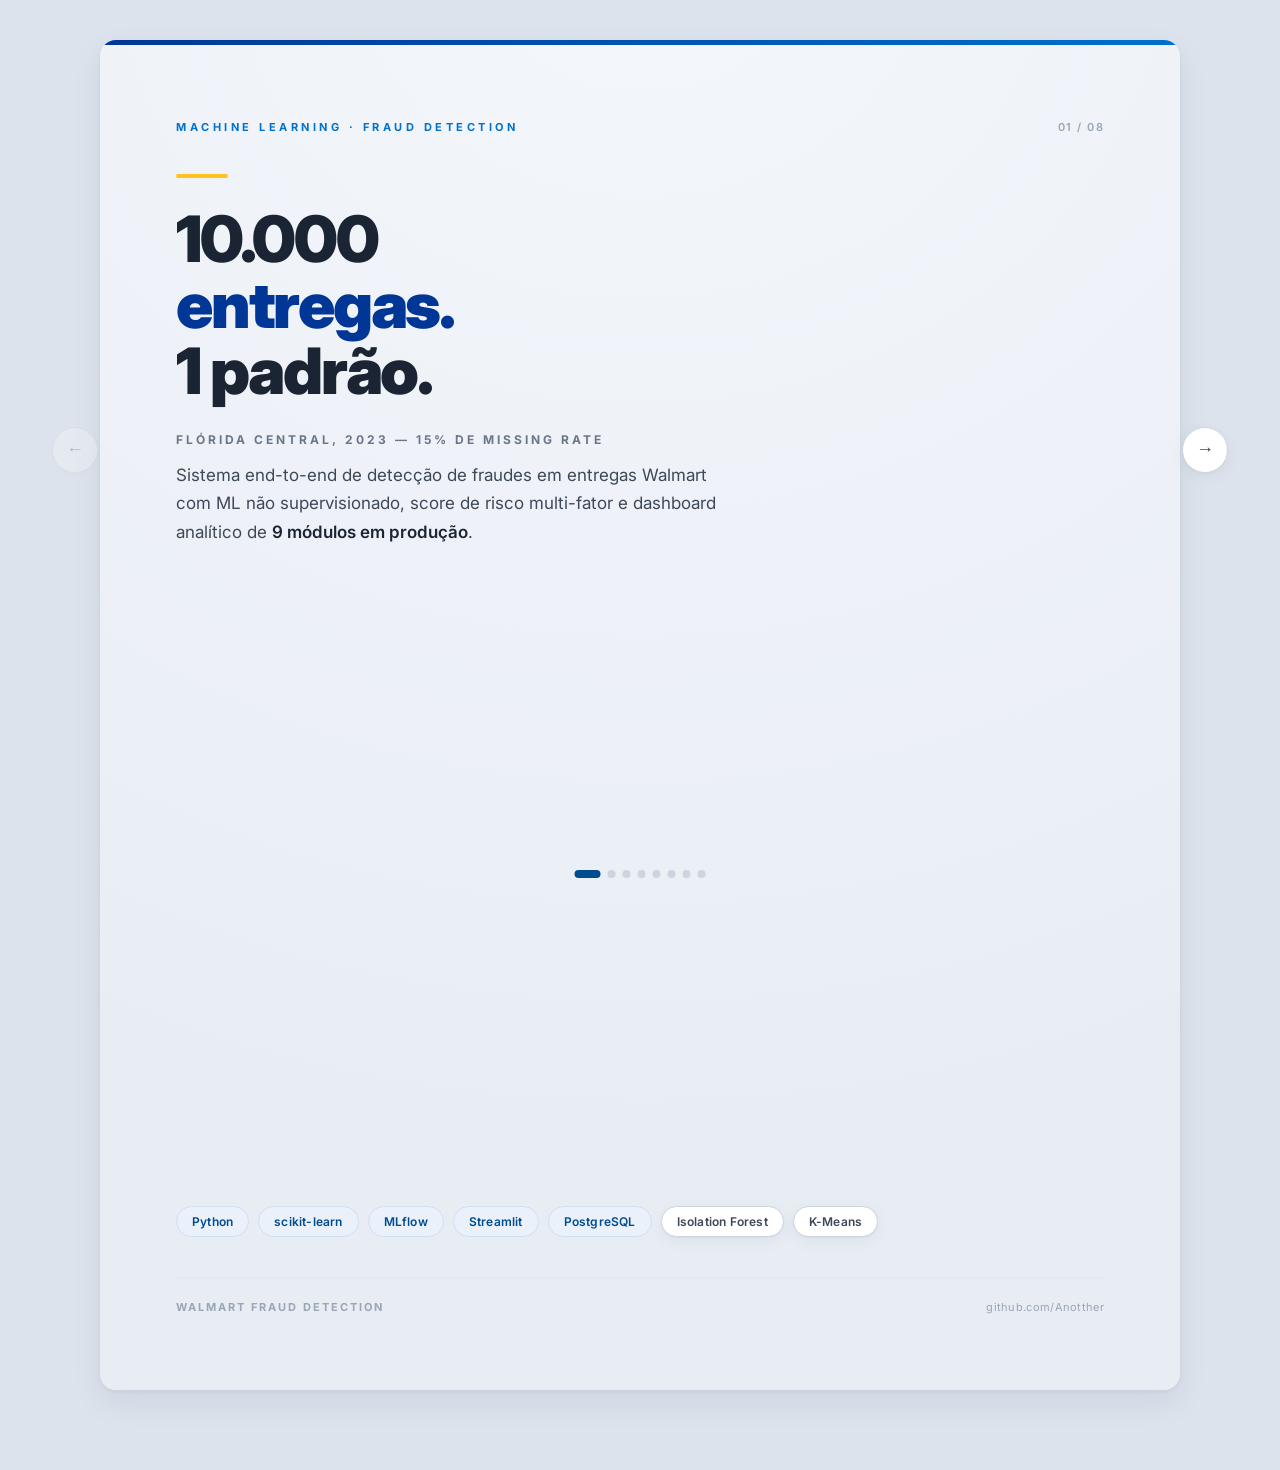
==== commit a0a8463b: "polish(linkedin): consistent footers, fix city count, clarify driver KPI - carousel: replace redunda" ====
--- a/docs/linkedin-post/carousel.html
+++ b/docs/linkedin-post/carousel.html
@@ -277,6 +277,7 @@
 
 /* ── PRINT / PDF ──────────────────────────────────────────────────── */
 @media print {
+  @page { size: 1080px 1350px; margin: 0; }
   body  { background: #fff; padding: 0; }
   .nav-btn, .dots { display: none; }
   .wrap { width: auto; overflow: visible; border-radius: 0; box-shadow: none; }
@@ -293,8 +294,8 @@
 </head>
 <body>
 
-<button class="nav-btn" id="btnPrev" onclick="go(cur-1)">←</button>
-<button class="nav-btn" id="btnNext" onclick="go(cur+1)">→</button>
+<button class="nav-btn" id="btnPrev" onclick="go(cur-1)" title="Slide anterior" aria-label="Slide anterior">←</button>
+<button class="nav-btn" id="btnNext" onclick="go(cur+1)" title="Próximo slide" aria-label="Próximo slide">→</button>
 <div class="dots" id="dots"></div>
 
 <div class="wrap">
@@ -317,7 +318,7 @@
         1 padrão.
       </div>
       <div style="max-width:560px;">
-        <div class="eyebrow" style="margin-bottom:14px;">Central Florida, 2023 — 15% missing rate</div>
+        <div class="eyebrow" style="margin-bottom:14px;">Flórida Central, 2023 — 15% de missing rate</div>
         <div class="body">
           Sistema end-to-end de detecção de fraudes em entregas Walmart com ML não
           supervisionado, score de risco multi-fator e dashboard analítico de
@@ -381,7 +382,7 @@
 
   <div class="s-foot">
     <span class="s-foot-brand">Walmart Fraud Detection</span>
-    <span class="s-foot-url">02 / 08</span>
+    <span class="s-foot-url">github.com/Anotther</span>
   </div>
 </div>
 
@@ -447,7 +448,7 @@
 
   <div class="s-foot">
     <span class="s-foot-brand">Walmart Fraud Detection</span>
-    <span class="s-foot-url">03 / 08</span>
+    <span class="s-foot-url">github.com/Anotther</span>
   </div>
 </div>
 
@@ -496,7 +497,7 @@
 
   <div class="s-foot">
     <span class="s-foot-brand">Walmart Fraud Detection</span>
-    <span class="s-foot-url">04 / 08</span>
+    <span class="s-foot-url">github.com/Anotther</span>
   </div>
 </div>
 
@@ -530,18 +531,18 @@
       <div class="kpi" style="border-top-color:var(--blue);">
         <div class="kpi-lbl">Maior Risco — Motorista</div>
         <div class="kpi-val">6,1x</div>
-        <div class="kpi-desc">7,46% contra a média de 1,22%</div>
+        <div class="kpi-desc">7,46% dos itens ausentes vs. média de 1,22%</div>
       </div>
     </div>
 
     <div class="caption" style="margin-top:22px;">
-      Base de 10.000 pedidos, 1.247 motoristas e 1.239 clientes — 5 cidades, jan a dez de 2023
+      Base de 1.247 motoristas e 1.239 clientes em 7 cidades da Flórida Central, jan a dez de 2023
     </div>
   </div>
 
   <div class="s-foot">
     <span class="s-foot-brand">Walmart Fraud Detection</span>
-    <span class="s-foot-url">05 / 08</span>
+    <span class="s-foot-url">github.com/Anotther</span>
   </div>
 </div>
 
@@ -608,7 +609,7 @@
 
   <div class="s-foot">
     <span class="s-foot-brand">Walmart Fraud Detection</span>
-    <span class="s-foot-url">06 / 08</span>
+    <span class="s-foot-url">github.com/Anotther</span>
   </div>
 </div>
 
@@ -680,7 +681,7 @@
 
   <div class="s-foot">
     <span class="s-foot-brand">Walmart Fraud Detection</span>
-    <span class="s-foot-url">07 / 08</span>
+    <span class="s-foot-url">github.com/Anotther</span>
   </div>
 </div>
 
@@ -725,7 +726,7 @@
 
   <div class="s-foot">
     <span class="s-foot-brand">Walmart Fraud Detection</span>
-    <span class="s-foot-url">08 / 08</span>
+    <span class="s-foot-url">github.com/Anotther</span>
   </div>
 </div>
 
@@ -763,12 +764,19 @@
   if (e.key === 'ArrowLeft')  { e.preventDefault(); go(cur - 1); }
 });
 
-let tx0 = 0;
+let tx0 = 0, ty0 = 0;
 const wrap = document.querySelector('.wrap');
-wrap.addEventListener('touchstart', e => { tx0 = e.touches[0].clientX; }, { passive: true });
+wrap.addEventListener('touchstart', e => {
+  tx0 = e.touches[0].clientX;
+  ty0 = e.touches[0].clientY;
+}, { passive: true });
 wrap.addEventListener('touchend',   e => {
   const dx = e.changedTouches[0].clientX - tx0;
-  if (Math.abs(dx) > 50) go(dx < 0 ? cur + 1 : cur - 1);
+  const dy = e.changedTouches[0].clientY - ty0;
+  // only swipe when the gesture is predominantly horizontal
+  if (Math.abs(dx) > 50 && Math.abs(dx) > Math.abs(dy)) {
+    go(dx < 0 ? cur + 1 : cur - 1);
+  }
 });
 
 go(0);
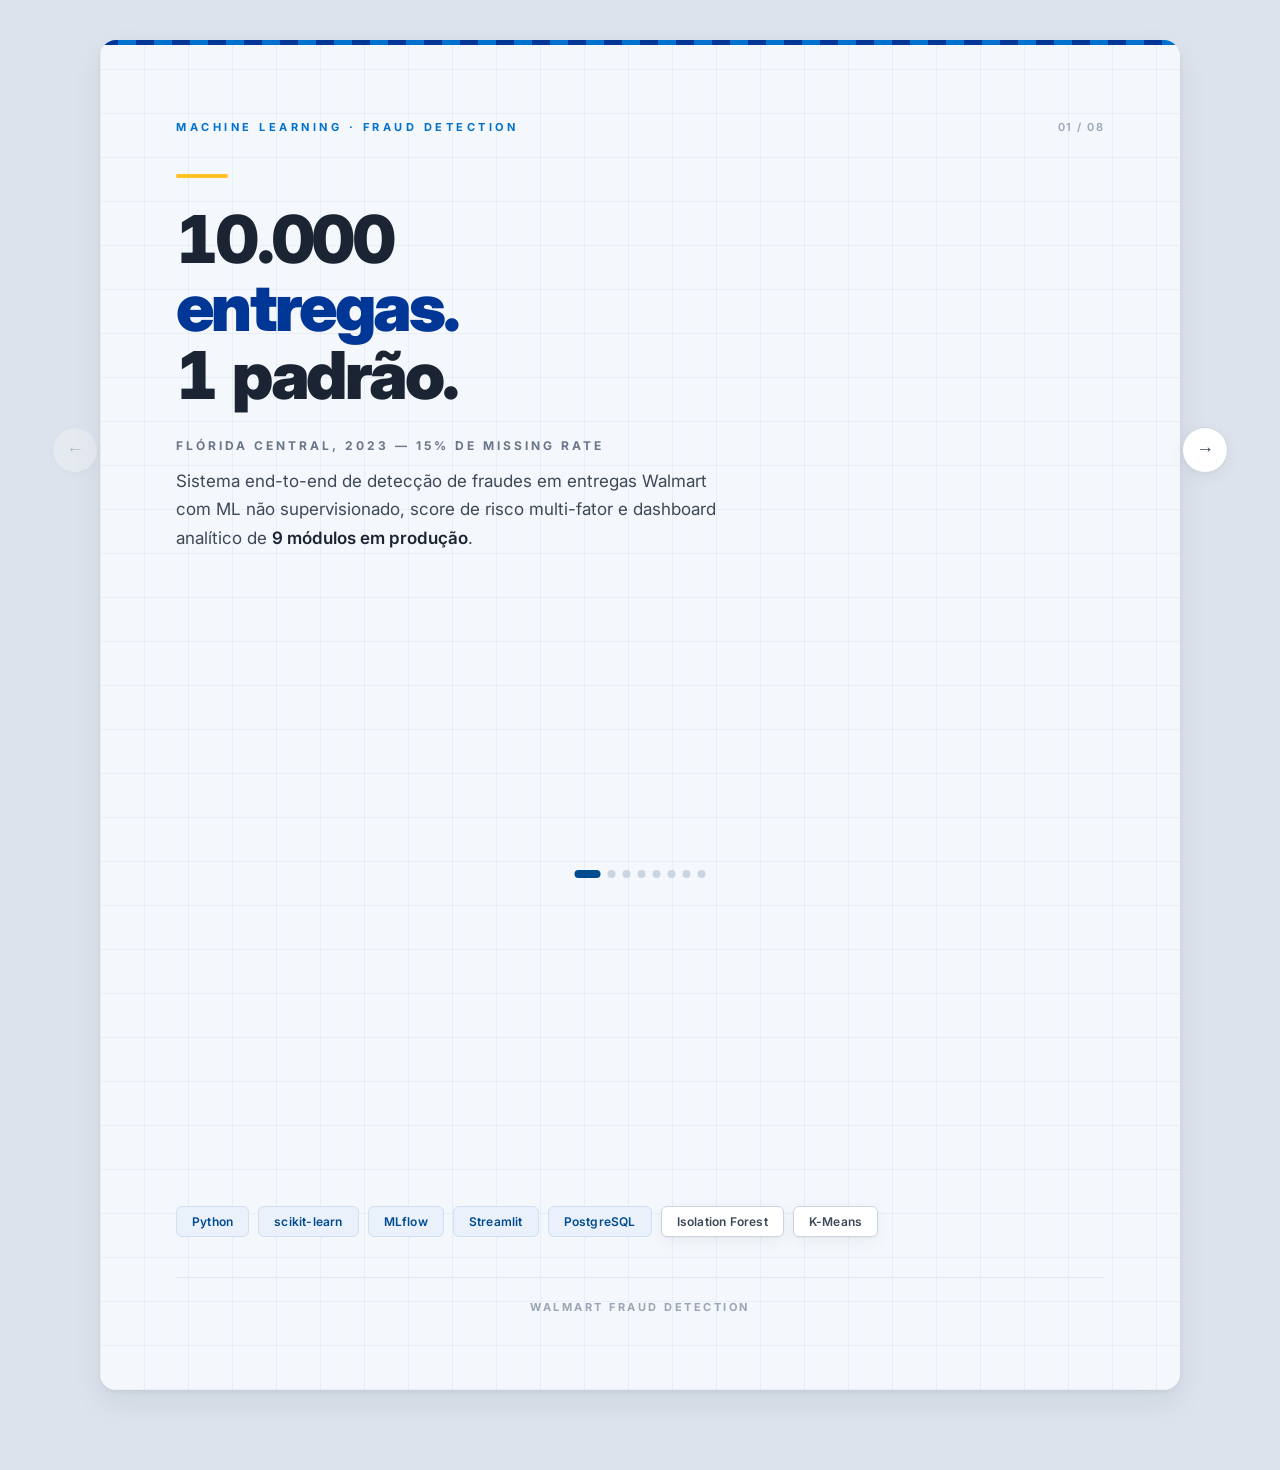
==== commit 4b69f1fd: "Improve slide 3 pipeline timeline in LinkedIn carousel Redesign the step timeline on slide 3 (Arquit" ====
--- a/docs/linkedin-post/carousel.html
+++ b/docs/linkedin-post/carousel.html
@@ -103,8 +103,12 @@
   width: var(--sw);
   min-width: var(--sw);
   height: var(--sh);
-  /* soft, minimal texture via a gentle radial gradient — no dots */
-  background: radial-gradient(125% 90% at 50% -8%, var(--bg-soft) 0%, #EEF2F8 52%, var(--bg-mute) 100%);
+  /* "Analyst Grid" direction (ranked #1) — subtle graph-paper texture
+     on a soft light base; reads like an analytics tool, brand-safe. */
+  background-color: #F4F7FB;
+  background-image:
+    repeating-linear-gradient(0deg,  rgba(0,76,145,.05) 0 1px, transparent 1px 44px),
+    repeating-linear-gradient(90deg, rgba(0,76,145,.05) 0 1px, transparent 1px 44px);
   display: flex;
   flex-direction: column;
   padding: var(--pad);
@@ -119,7 +123,7 @@
   position: absolute;
   top: 0; left: 0; right: 0;
   height: 5px;
-  background: linear-gradient(90deg, var(--blue-dark) 0%, var(--blue-lt) 100%);
+  background: repeating-linear-gradient(90deg, var(--blue-dark) 0 18px, var(--blue-lt) 18px 36px);
 }
 
 /* ── SLIDE STRUCTURE: head (fixed) · body (fills) · foot (fixed) ───── */
@@ -154,19 +158,20 @@
   padding-top: 22px;
   border-top: 1px solid var(--border);
   display: flex;
-  justify-content: space-between;
+  justify-content: center;
   align-items: center;
   flex-shrink: 0;
 }
-.s-foot-brand { font-size: 11px; font-weight: 700; letter-spacing: 2px; text-transform: uppercase; color: var(--t4); }
-.s-foot-url   { font-size: 11px; color: var(--t4); letter-spacing: .3px; }
+.s-foot-brand { font-size: 11px; font-weight: 700; letter-spacing: 2.5px; text-transform: uppercase; color: var(--t4); }
 
 /* ── TYPOGRAPHY ───────────────────────────────────────────────────── */
 .h1 {
-  font-size: 64px; font-weight: 900;
-  line-height: 1.03; letter-spacing: -0.035em;
+  font-size: 66px; font-weight: 900;
+  line-height: 1.03; letter-spacing: -0.04em;
   color: var(--t1);
 }
+/* tabular, lining numerals keep all the data figures vertically aligned */
+.h1, .h2, .kpi-val, .prog-pct, .kpi-desc { font-feature-settings: "tnum" 1, "lnum" 1; }
 .h2 {
   font-size: 47px; font-weight: 900;
   line-height: 1.07; letter-spacing: -0.028em;
@@ -188,7 +193,7 @@
 .card {
   background: var(--card);
   border: 1px solid var(--border);
-  border-radius: 14px;
+  border-radius: 6px;
   padding: 26px 28px;
   box-shadow: var(--shadow);
 }
@@ -196,14 +201,14 @@
   background: var(--card);
   border: 1px solid var(--border);
   border-left: 4px solid var(--yellow);
-  border-radius: 0 14px 14px 0;
+  border-radius: 0 6px 6px 0;
   padding: 22px 26px;
   box-shadow: var(--shadow);
 }
 .card-b {
   background: var(--blue-soft);
   border: 1px solid #CFE0F4;
-  border-radius: 14px;
+  border-radius: 6px;
   padding: 22px 26px;
 }
 
@@ -213,7 +218,7 @@
   display: inline-block;
   font-size: 12px; font-weight: 600;
   padding: 7px 15px;
-  border-radius: 9999px;
+  border-radius: 6px;
   border: 1px solid var(--border-md);
   color: var(--t2);
   background: var(--card);
@@ -227,7 +232,7 @@
   background: var(--card);
   border: 1px solid var(--border);
   border-top: 4px solid var(--blue-lt);
-  border-radius: 14px;
+  border-radius: 6px;
   padding: 30px 28px;
   box-shadow: var(--shadow);
   display: flex; flex-direction: column;
@@ -247,26 +252,61 @@
 .prog-fill.lo { background: #9CC0E8; }
 .prog-pct   { font-size: 13.5px; font-weight: 700; color: var(--blue-dark); width: 46px; text-align: right; flex-shrink: 0; }
 
-/* ── PIPELINE (continuous line) ───────────────────────────────────── */
-.steps { position: relative; display: flex; flex-direction: column; justify-content: space-between; flex: 1; }
+/* ── PIPELINE (timeline rail + station cards) ─────────────────────── */
+.steps {
+  position: relative;
+  display: flex; flex-direction: column;
+  justify-content: space-between; gap: 14px;
+  flex: 1;
+  padding-left: 64px;
+}
+/* gradient "progress spine" — reads as a flow from ingestion to delivery */
 .steps::before {
   content: '';
   position: absolute;
-  left: 20px; top: 22px; bottom: 22px;
-  width: 2px; background: var(--border-md);
-}
-.step       { display: flex; align-items: center; gap: 20px; position: relative; z-index: 1; }
-.step-num   {
-  width: 40px; height: 40px; border-radius: 50%;
-  background: var(--blue-dark); color: #fff;
-  font-size: 15px; font-weight: 800;
+  left: 25px; top: 26px; bottom: 26px;
+  width: 3px; border-radius: 3px;
+  background: linear-gradient(180deg,
+    var(--blue-lt) 0%, var(--blue) 42%, var(--blue-dark) 72%, var(--yellow) 100%);
+}
+.step {
+  position: relative;
+  display: flex; align-items: center; gap: 16px;
+  background: var(--card);
+  border: 1px solid var(--border);
+  border-radius: 12px;
+  padding: 15px 22px;
+  box-shadow: var(--shadow);
+  transition: transform .18s ease, box-shadow .18s ease, border-color .18s ease;
+}
+.step:hover { transform: translateX(5px); box-shadow: var(--shadow-lg); border-color: var(--border-md); }
+.step-num {
+  position: absolute;
+  left: -62px; top: 50%; transform: translateY(-50%);
+  width: 46px; height: 46px; border-radius: 50%;
+  background: var(--blue); color: #fff;
+  font-size: 16px; font-weight: 800;
   display: flex; align-items: center; justify-content: center;
-  flex-shrink: 0;
-  box-shadow: 0 0 0 5px var(--bg-soft);
-}
-.step-num.y { background: var(--yellow); color: var(--t1); }
-.step-title { font-size: 16px; font-weight: 700; color: var(--t1); margin-bottom: 1px; }
+  z-index: 2;
+  box-shadow: 0 0 0 5px var(--bg-soft), 0 5px 14px rgba(0,54,149,.28);
+}
+/* colour the nodes along the same blue→yellow progression as the spine */
+.step-num.s1 { background: var(--blue-lt); }
+.step-num.s2, .step-num.s3 { background: var(--blue); }
+.step-num.s4, .step-num.s5 { background: var(--blue-dark); }
+.step-num.y  { background: var(--yellow); color: var(--t1);
+  box-shadow: 0 0 0 5px var(--bg-soft), 0 5px 14px rgba(255,194,32,.45); }
+.step-main  { flex: 1; min-width: 0; }
+.step-title { font-size: 16.5px; font-weight: 700; color: var(--t1); margin-bottom: 2px; }
 .step-sub   { font-size: 12.5px; color: var(--t3); line-height: 1.4; }
+.step-tag {
+  flex-shrink: 0; white-space: nowrap;
+  font-size: 9.5px; font-weight: 700; letter-spacing: 1.5px; text-transform: uppercase;
+  color: var(--blue); background: var(--blue-soft);
+  border: 1px solid #CFE0F4; border-radius: 999px;
+  padding: 5px 12px;
+}
+.step-tag.y { color: #8A6608; background: #FFF6DE; border-color: #F5DFA0; }
 
 /* ── FEATURE ROWS (no dot bullets) ────────────────────────────────── */
 .feat {
@@ -283,7 +323,7 @@
   .wrap { width: auto; overflow: visible; border-radius: 0; box-shadow: none; }
   .track { flex-direction: column; transform: none !important; }
   .slide { page-break-after: always; break-after: page; }
-  .card, .card-y, .kpi, .badge, .nav-btn { box-shadow: none; }
+  .card, .card-y, .kpi, .badge, .nav-btn, .step { box-shadow: none; }
 }
 
 @media (prefers-reduced-motion: reduce) {
@@ -340,7 +380,6 @@
 
   <div class="s-foot">
     <span class="s-foot-brand">Walmart Fraud Detection</span>
-    <span class="s-foot-url">github.com/Anotther</span>
   </div>
 </div>
 
@@ -382,7 +421,6 @@
 
   <div class="s-foot">
     <span class="s-foot-brand">Walmart Fraud Detection</span>
-    <span class="s-foot-url">github.com/Anotther</span>
   </div>
 </div>
 
@@ -402,53 +440,58 @@
 
     <div class="steps">
       <div class="step">
-        <div class="step-num">1</div>
-        <div>
+        <div class="step-num s1">1</div>
+        <div class="step-main">
           <div class="step-title">Dados Brutos</div>
           <div class="step-sub">10.000 pedidos, 1.247 motoristas e 1.239 clientes em 5 datasets</div>
         </div>
+        <span class="step-tag">Ingestão</span>
       </div>
       <div class="step">
-        <div class="step-num">2</div>
-        <div>
+        <div class="step-num s2">2</div>
+        <div class="step-main">
           <div class="step-title">ETL Pipeline</div>
           <div class="step-sub">Pandas e SQLAlchemy para parse de moeda, datas e joins relacionais</div>
         </div>
+        <span class="step-tag">Transformação</span>
       </div>
       <div class="step">
-        <div class="step-num">3</div>
-        <div>
+        <div class="step-num s3">3</div>
+        <div class="step-main">
           <div class="step-title">Feature Engineering</div>
           <div class="step-sub">Missing rate, padrão histórico e perfis temporais por entidade</div>
         </div>
+        <span class="step-tag">Transformação</span>
       </div>
       <div class="step">
-        <div class="step-num">4</div>
-        <div>
+        <div class="step-num s4">4</div>
+        <div class="step-main">
           <div class="step-title">ML Models</div>
           <div class="step-sub">Isolation Forest, K-Means (5 clusters) e DBSCAN com MLflow tracking</div>
         </div>
+        <span class="step-tag">Modelagem</span>
       </div>
       <div class="step">
-        <div class="step-num">5</div>
-        <div>
+        <div class="step-num s5">5</div>
+        <div class="step-main">
           <div class="step-title">Risk Score Engine</div>
           <div class="step-sub">Nota 0–100 por pedido, motorista e cliente, com alertas por threshold</div>
         </div>
+        <span class="step-tag">Modelagem</span>
       </div>
       <div class="step">
         <div class="step-num y">6</div>
-        <div>
+        <div class="step-main">
           <div class="step-title">Dashboard Streamlit</div>
           <div class="step-sub">9 módulos em produção com drift detection e relatórios executivos</div>
         </div>
+        <span class="step-tag y">Entrega</span>
       </div>
     </div>
   </div>
 
   <div class="s-foot">
     <span class="s-foot-brand">Walmart Fraud Detection</span>
-    <span class="s-foot-url">github.com/Anotther</span>
   </div>
 </div>
 
@@ -497,7 +540,6 @@
 
   <div class="s-foot">
     <span class="s-foot-brand">Walmart Fraud Detection</span>
-    <span class="s-foot-url">github.com/Anotther</span>
   </div>
 </div>
 
@@ -512,7 +554,7 @@
   <div class="s-body">
     <div class="h2" style="margin-bottom:30px;">O sistema em números</div>
 
-    <div style="display:grid; grid-template-columns:1fr 1fr; gap:18px; flex:1;">
+    <div style="display:grid; grid-template-columns:1fr 1fr; gap:18px; flex:1; align-content:center;">
       <div class="kpi">
         <div class="kpi-lbl">Pedidos Analisados</div>
         <div class="kpi-val">10.000</div>
@@ -542,7 +584,6 @@
 
   <div class="s-foot">
     <span class="s-foot-brand">Walmart Fraud Detection</span>
-    <span class="s-foot-url">github.com/Anotther</span>
   </div>
 </div>
 
@@ -609,7 +650,6 @@
 
   <div class="s-foot">
     <span class="s-foot-brand">Walmart Fraud Detection</span>
-    <span class="s-foot-url">github.com/Anotther</span>
   </div>
 </div>
 
@@ -681,7 +721,6 @@
 
   <div class="s-foot">
     <span class="s-foot-brand">Walmart Fraud Detection</span>
-    <span class="s-foot-url">github.com/Anotther</span>
   </div>
 </div>
 
@@ -726,7 +765,6 @@
 
   <div class="s-foot">
     <span class="s-foot-brand">Walmart Fraud Detection</span>
-    <span class="s-foot-url">github.com/Anotther</span>
   </div>
 </div>
 
